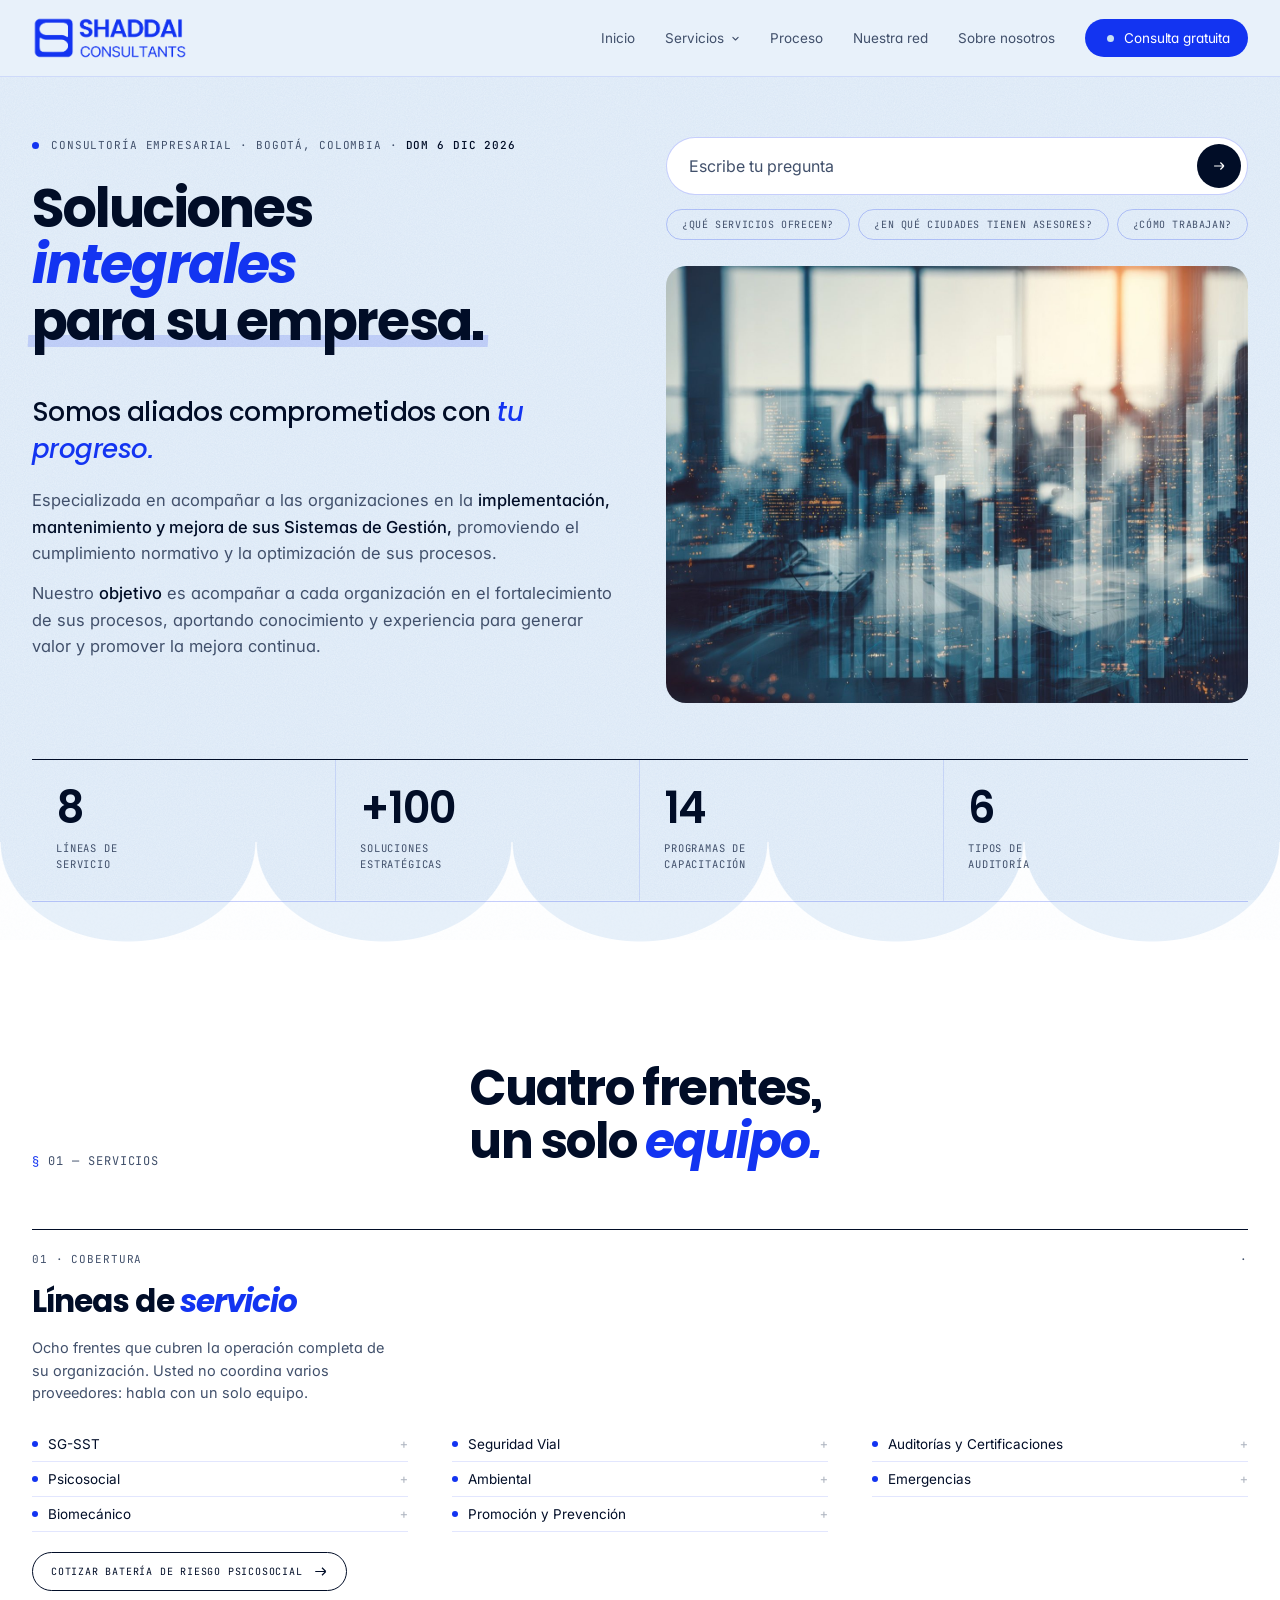
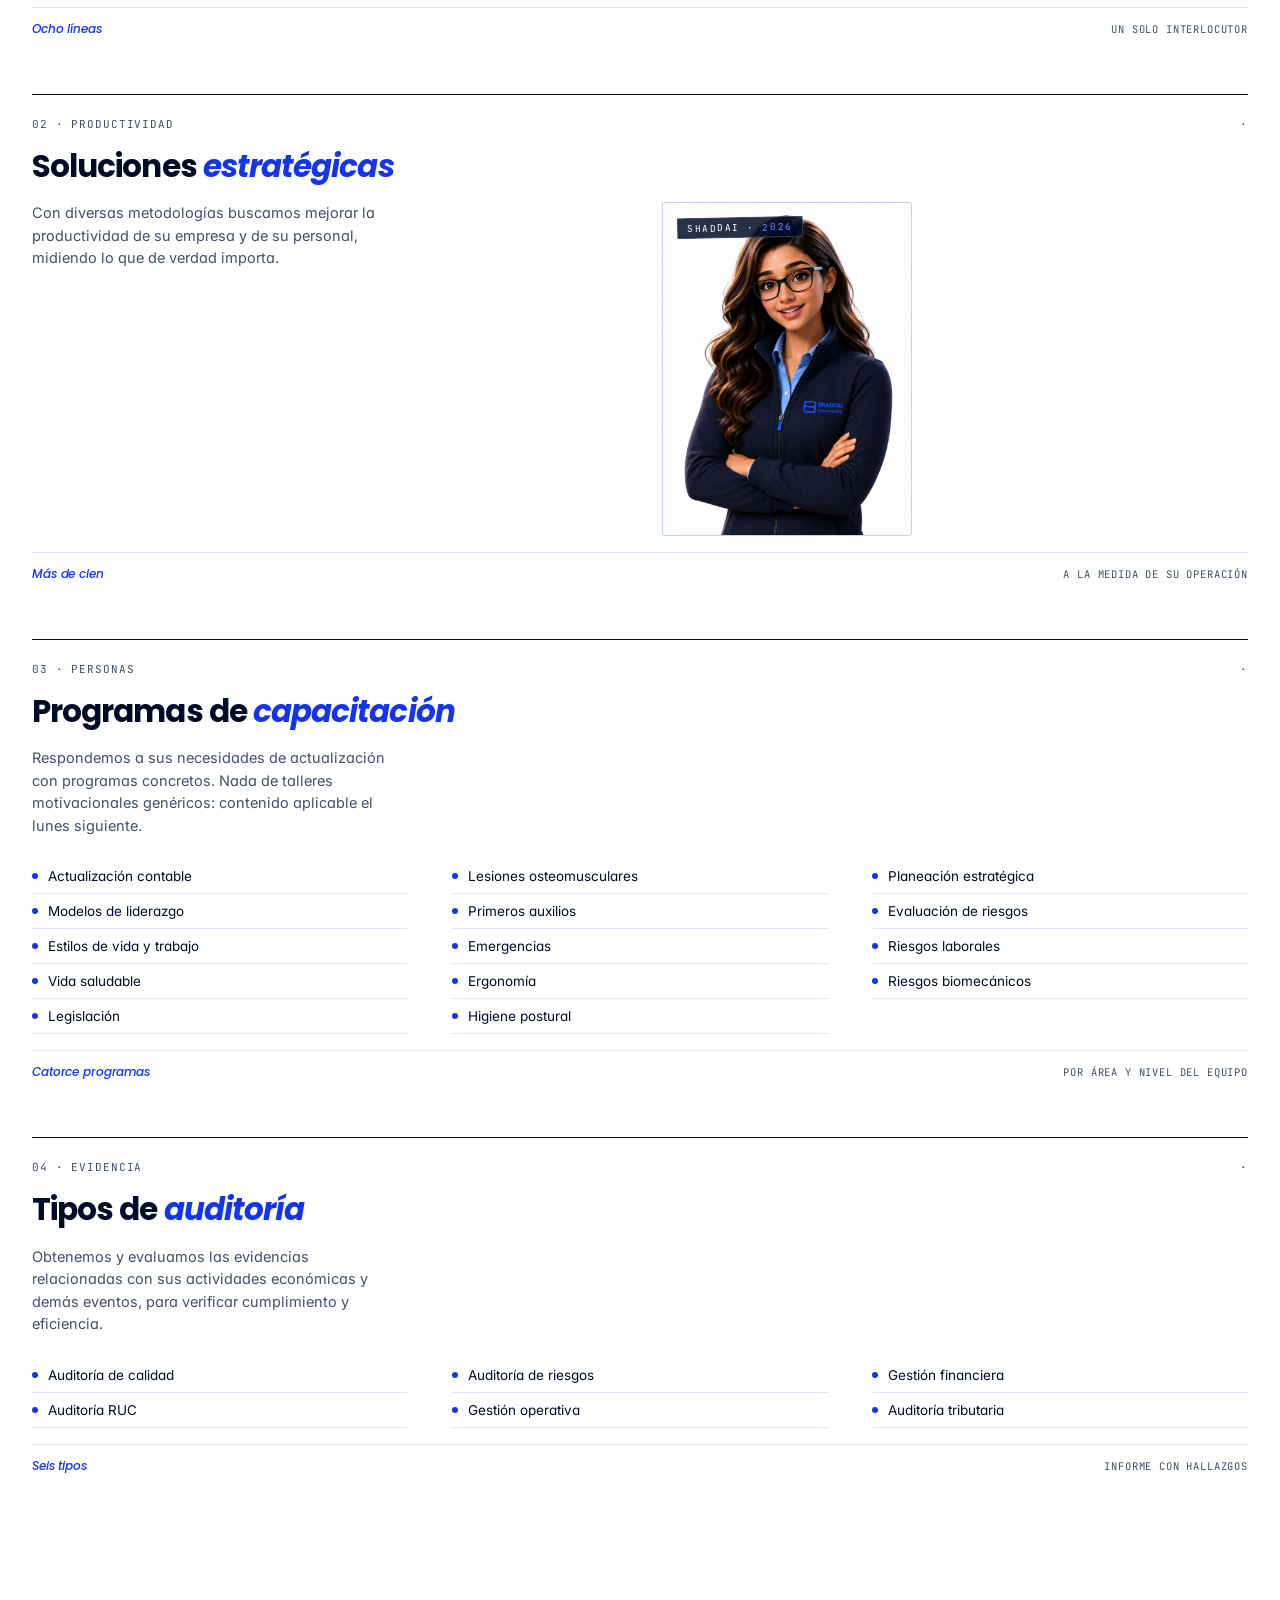
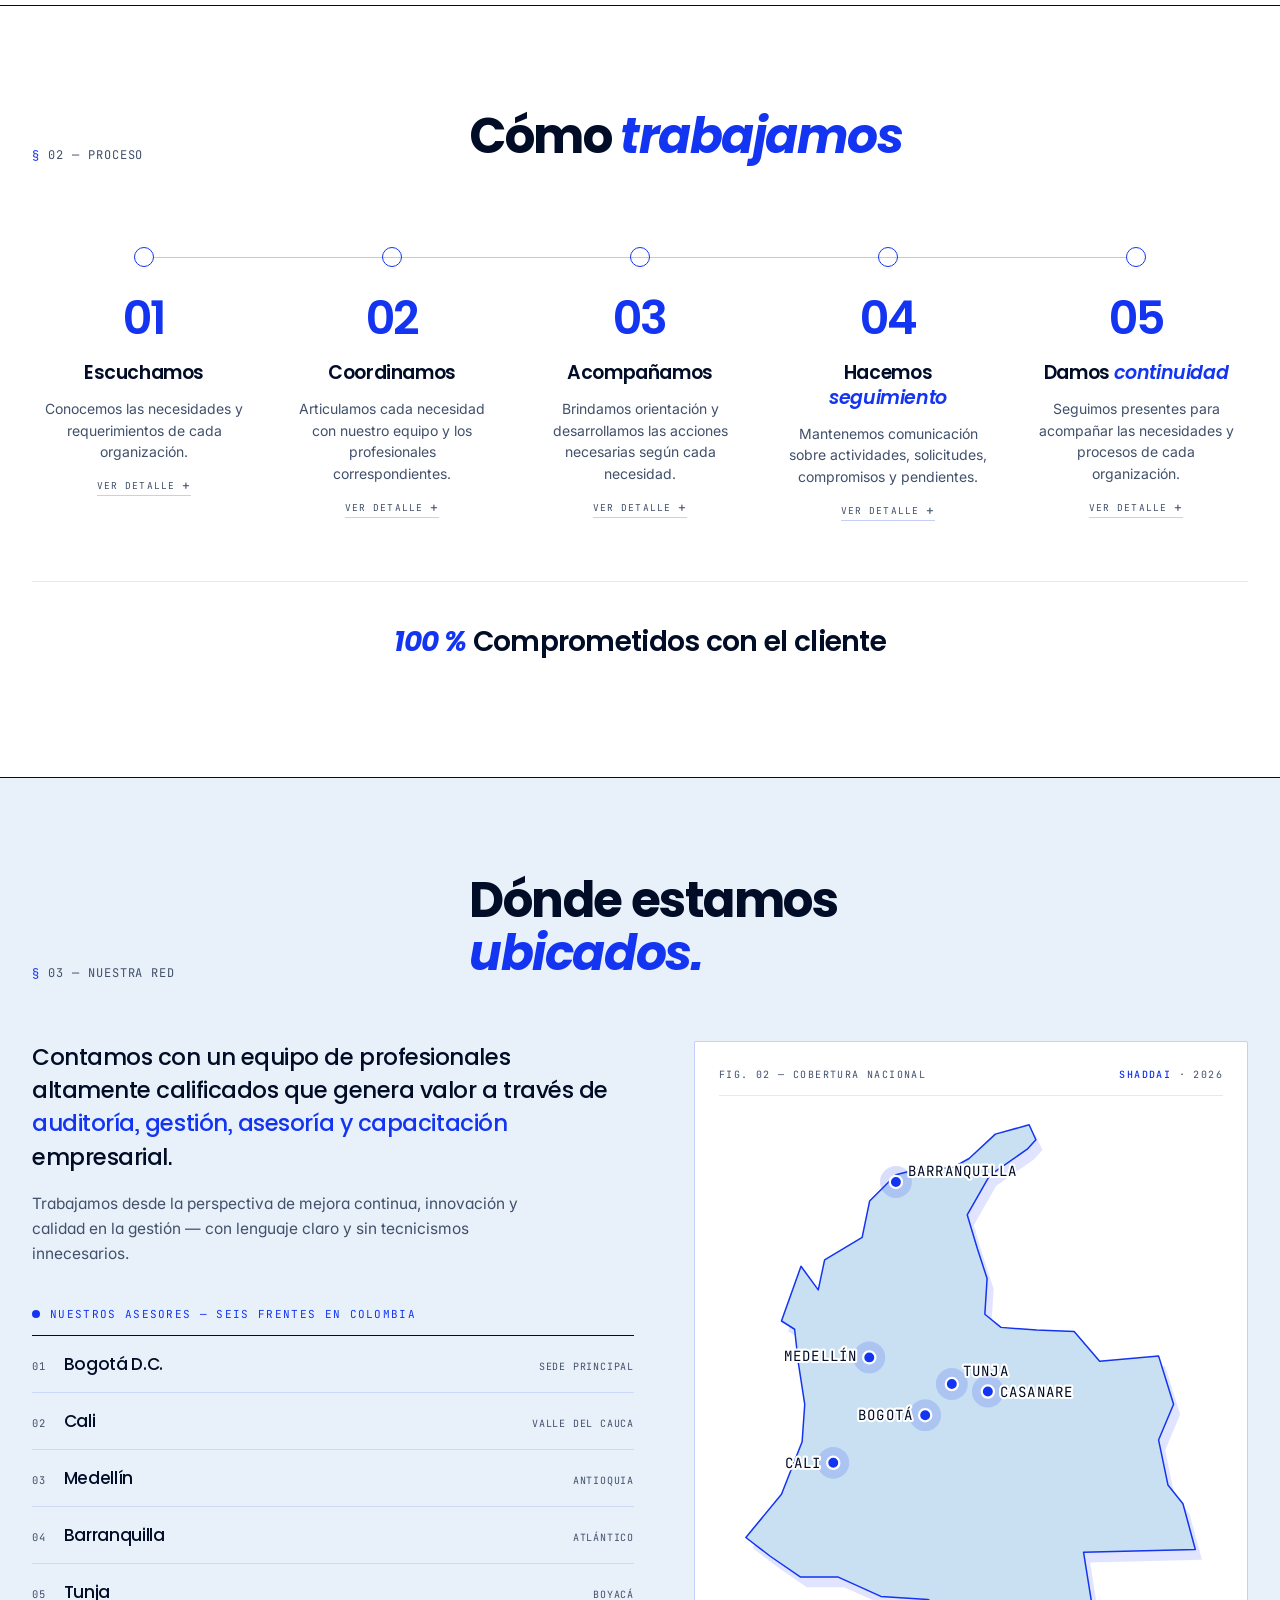
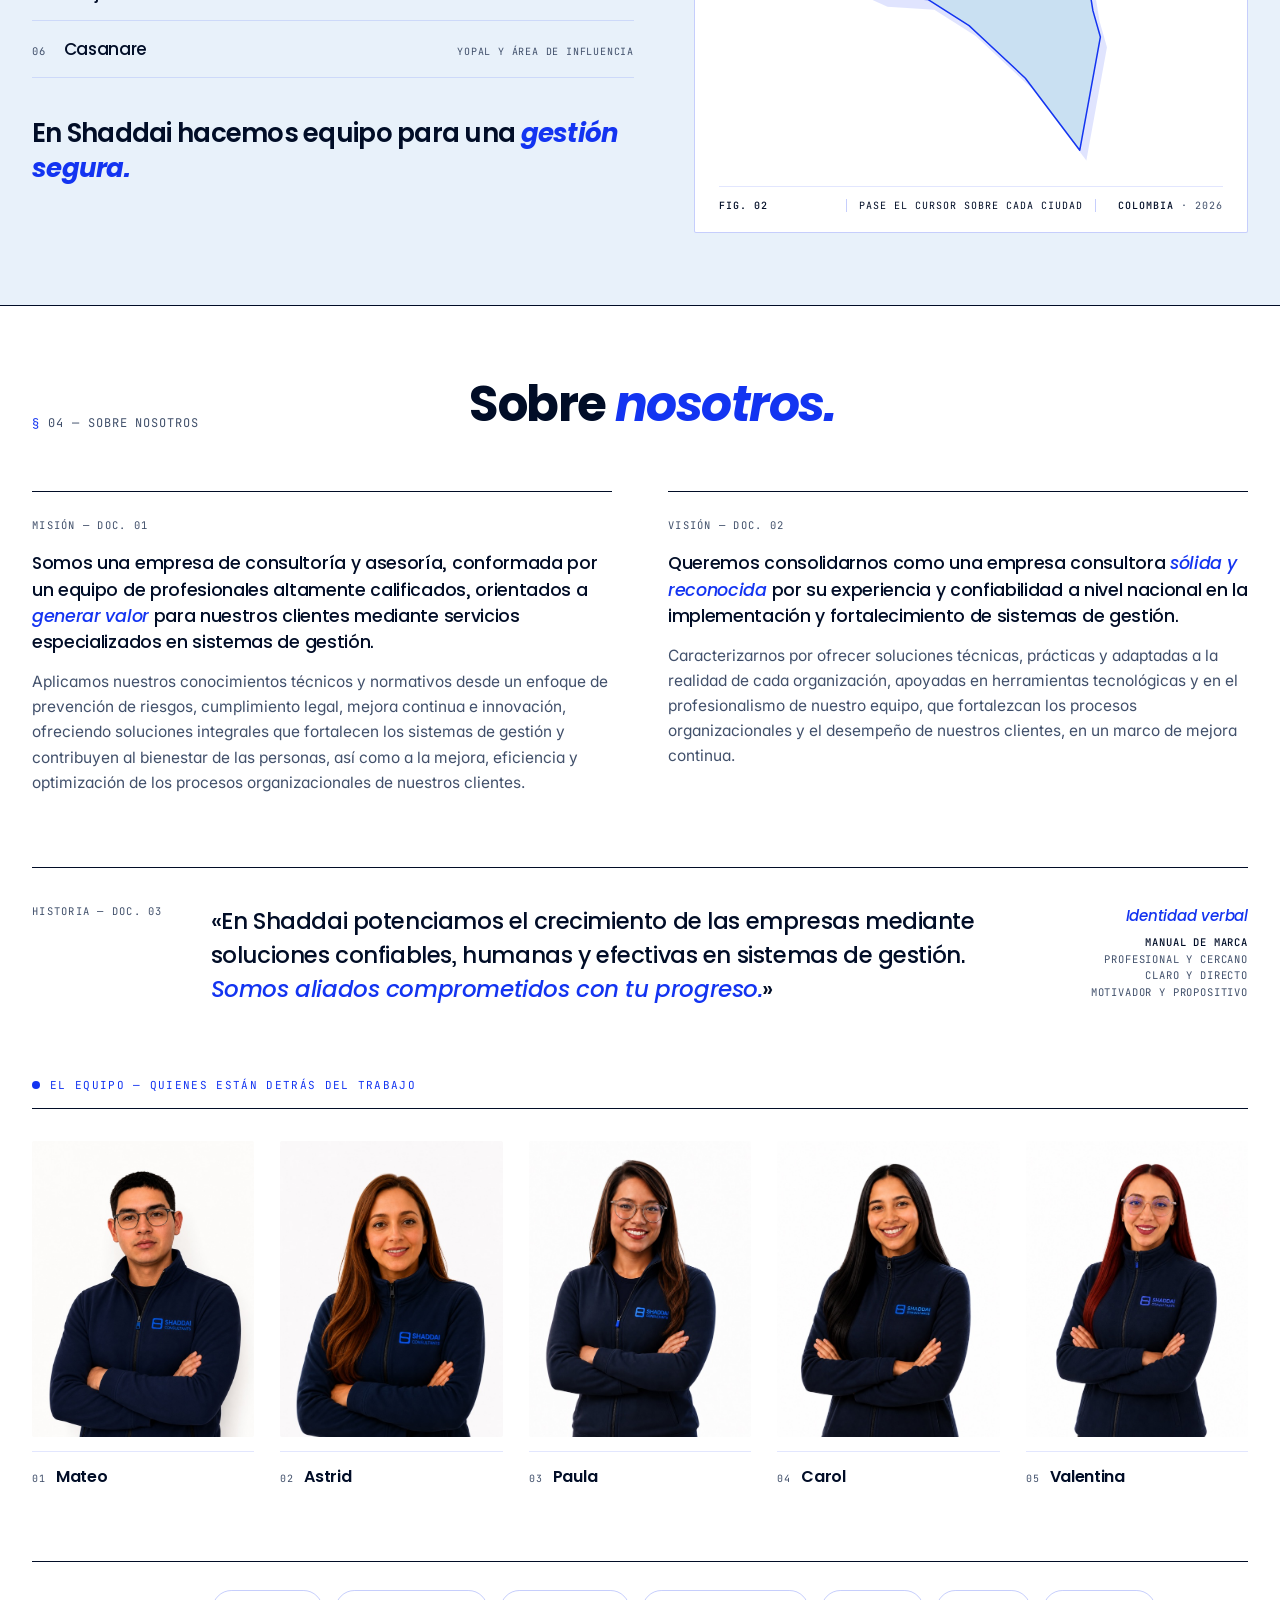
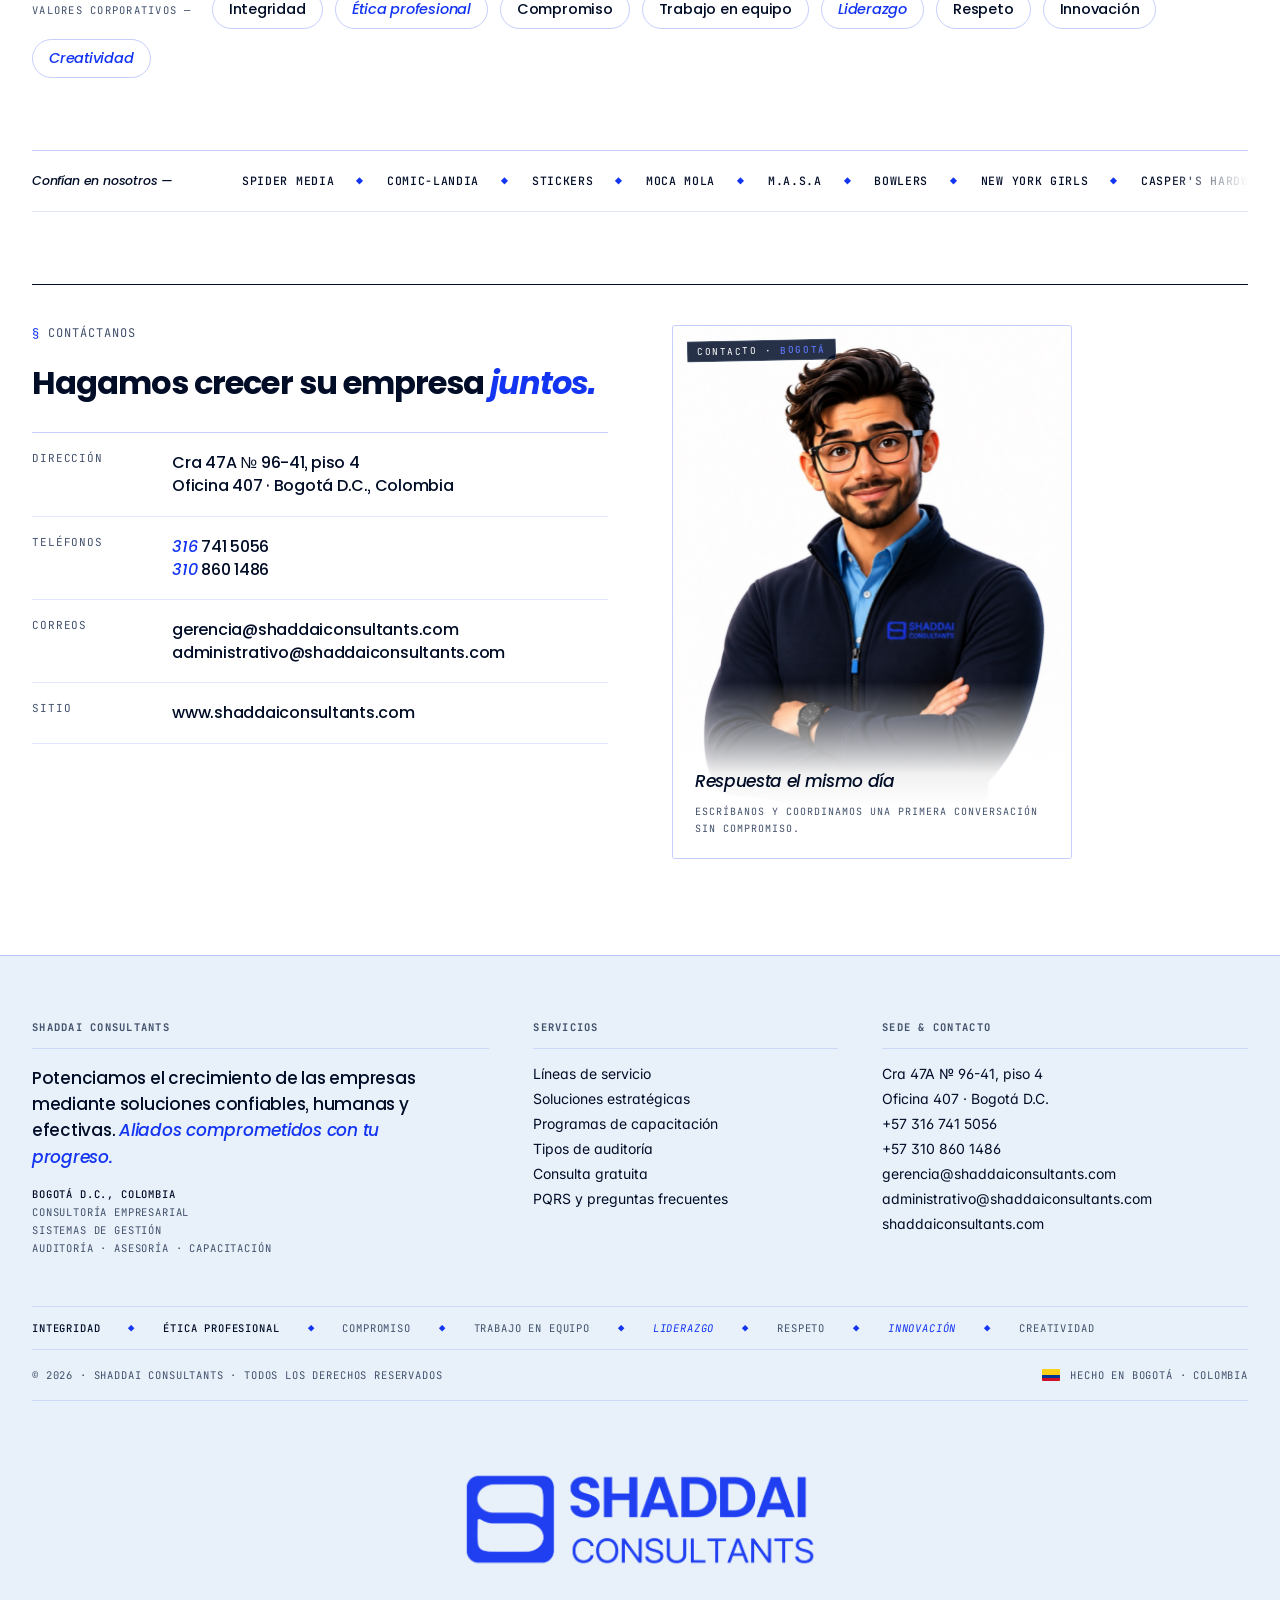
==== index.html @ 4e9875c4 "Pide autorización de tratamiento de datos antes de cada envío Nuevo aviso.js: un modal con el aviso " ====
<!doctype html>
<html lang="es">
<head>
<meta charset="utf-8" />
<meta name="viewport" content="width=device-width, initial-scale=1" />
<title>Shaddai Consultants — Consultoría empresarial y sistemas de gestión</title>
<meta name="description" content="Auditorías, gestión, asesoría y capacitaciones para empresas colombianas. Somos aliados comprometidos con tu progreso. Bogotá, Colombia." />
<meta name="theme-color" content="#1334f1" />
<link rel="icon" type="image/png" sizes="32x32" href="./assets/favicon-32.png">
<link rel="apple-touch-icon" href="./assets/favicon-180.png">
<link rel="preconnect" href="https://fonts.googleapis.com">
<link rel="preconnect" href="https://fonts.gstatic.com" crossorigin>
<link href="https://fonts.googleapis.com/css2?family=Poppins:ital,wght@0,400;0,500;0,600;0,700;1,400;1,500;1,600;1,700&family=Inter:wght@300;400;500;600&family=JetBrains+Mono:wght@400;500&display=swap" rel="stylesheet">
<link rel="stylesheet" href="./estilos.css?v=3">
<noscript><style>
  .reveal{opacity:1 !important;transform:none !important;filter:none !important}
  h1.head .line{overflow:visible !important}
  h1.head .line > .lin{transform:none !important;opacity:1 !important}
  .head-underline > .lin::after{transform:skewX(-3deg) scaleX(1) !important}
  .rule-print{width:100% !important}
  .chart-group{opacity:1 !important;transform:none !important}
  .chart-line,.chart-line-shaddai{stroke-dashoffset:0 !important}
  .chart-area{opacity:.07 !important}.chart-area-shaddai{opacity:.09 !important}
</style></noscript>
</head>
<body>

<header class="nav">
  <div class="wrap nav-row">
    <a href="#" aria-label="Shaddai Consultants"><img src="./assets/logo-azul.png" alt="Shaddai Consultants" class="logo"></a>
    <nav class="nav-links" aria-label="Principal">
      <a href="#inicio">Inicio</a>
      <div class="nav-item">
        <a href="#servicios">Servicios
          <svg class="caret" viewBox="0 0 12 12" fill="none" aria-hidden="true"><path d="M2.5 4.5L6 8l3.5-3.5" stroke="currentColor" stroke-width="1.5" stroke-linecap="round" stroke-linejoin="round"/></svg>
        </a>
        <div class="nav-drop">
          <div class="nav-drop-card">
            <span class="lbl">Cotizar en línea</span>
            <button type="button" data-abrir-bateria>
              <span>Batería de riesgo psicosocial
                <span class="sub">Valor por batería · Colombia</span>
              </span>
              <svg class="arrow" viewBox="0 0 20 20" fill="none"><path d="M3 10h14m0 0l-5-5m5 5l-5 5" stroke="currentColor" stroke-width="1.6"/></svg>
            </button>
          </div>
        </div>
      </div>
      <a href="#proceso">Proceso</a>
      <a href="#red">Nuestra red</a>
      <a href="#nosotros">Sobre nosotros</a>
      <a href="./consulta.html" target="_blank" rel="noopener" class="cta-pill"><span class="dot"></span>Consulta gratuita</a>
    </nav>
    <a href="tel:+573167415056" class="nav-phone" aria-label="Llamar a Shaddai Consultants">
      <span class="pulse"></span>316 741 5056
    </a>
  </div>
</header>

<main>

  <!-- ═══ INICIO ═══ -->
  <section class="hero" id="inicio" style="border-top:none"
           data-buscar="que es shaddai consultoria asesoria especializada sistemas de gestion cumplimiento normativo quienes son objetivo">
    <div class="wrap">
      <div class="hero-grid2">

        <div class="hero-col-left">
          <div class="hero-head-col">
            <div class="eyebrow">
              <span class="pulse"></span>
              <span class="t">Consultoría empresarial · Bogotá, Colombia · <b id="live-date-text">—</b></span>
            </div>
            <h1 class="head display" id="hero-head">
              <span class="line"><span class="lin" style="--i:0">Soluciones</span></span>
              <span class="line"><span class="lin" style="--i:1"><em>integrales</em></span></span>
              <span class="line head-underline"><span class="lin" style="--i:2">para su empresa.</span></span>
            </h1>
          </div>
          <div class="hero-intro">
            <p class="hero-lead">Somos aliados comprometidos con <em>tu progreso.</em></p>
            <div class="hero-copy">
              <p>Especializada en acompañar a las organizaciones en la <b>implementación, mantenimiento y mejora de sus Sistemas de Gestión,</b> promoviendo el cumplimiento normativo y la optimización de sus procesos.</p>
              <p>Nuestro <b>objetivo</b> es acompañar a cada organización en el fortalecimiento de sus procesos, aportando conocimiento y experiencia para generar valor y promover la mejora continua.</p>
            </div>
          </div>
        </div>

        <div class="hero-col-right">
          <div class="ask">
            <form class="ask-form" id="askForm" role="search">
              <label class="sr-only" for="askInput">Escriba su pregunta sobre Shaddai Consultants</label>
              <input id="askInput" type="search" placeholder="Escribe tu pregunta" autocomplete="off" enterkeyhint="search">
              <button type="submit" aria-label="Buscar en la página">
                <svg class="arrow" viewBox="0 0 20 20" fill="none"><path d="M3 10h14m0 0l-5-5m5 5l-5 5" stroke="currentColor" stroke-width="1.7"/></svg>
              </button>
            </form>
            <div class="ask-tips">
              <button type="button" class="ask-tip">¿Qué servicios ofrecen?</button>
              <button type="button" class="ask-tip">¿En qué ciudades tienen asesores?</button>
              <button type="button" class="ask-tip">¿Cómo trabajan?</button>
            </div>
            <div class="ask-answer" id="askAnswer" role="status" aria-live="polite" hidden></div>
          </div>
          <!-- PROVISIONAL: imagen de archivo hasta escoger la definitiva con Isa -->
          <div class="hero-media">
            <img src="./assets/foto-equipo.jpg" alt="Consultoría empresarial — Shaddai Consultants, Bogotá">
          </div>
        </div>

      </div>

      <div class="figures reveal">
        <div class="fig">
          <div class="n"><span class="count" data-count-to="8">8</span></div>
          <span class="l">Líneas de<br>servicio</span>
        </div>
        <div class="fig">
          <div class="n">+<span class="count" data-count-to="100">100</span></div>
          <span class="l">Soluciones<br>estratégicas</span>
        </div>
        <div class="fig">
          <div class="n"><span class="count" data-count-to="14">14</span></div>
          <span class="l">Programas de<br>capacitación</span>
        </div>
        <div class="fig">
          <div class="n"><span class="count" data-count-to="6">6</span></div>
          <span class="l">Tipos de<br>auditoría</span>
        </div>
      </div>

    </div>
  </section>

  <!-- ═══ SERVICIOS ═══ -->
  <section id="servicios"
           data-buscar="servicios lineas de servicio sg-sst sgsst psicosocial biomecanico seguridad vial ambiental promocion prevencion emergencias capacitacion capacitaciones programas cursos auditoria auditorias tributaria calidad ruc riesgos soluciones estrategicas">
    <span class="rule-print"></span>
    <div class="wrap">
      <div class="sec-head reveal">
        <div class="sec-num">01 — Servicios</div>
        <h2 class="sec-title display">Cuatro frentes,<br>un solo <em>equipo.</em></h2>
      </div>

      <div class="services">
        <article class="svc reveal">
          <div class="tag"><span>01 · Cobertura</span><span>·</span></div>
          <h3 class="display">Líneas de <em>servicio</em></h3>
          <p>Ocho frentes que cubren la operación completa de su organización. Usted no coordina varios proveedores: habla con un solo equipo.</p>
          <ul class="cols">
            <li class="linea"><button type="button" data-linea="sgsst">SG-SST<span class="mas" aria-hidden="true">+</span></button></li>
            <li class="linea"><button type="button" data-linea="psicosocial">Psicosocial<span class="mas" aria-hidden="true">+</span></button></li>
            <li class="linea"><button type="button" data-linea="biomecanico">Biomecánico<span class="mas" aria-hidden="true">+</span></button></li>
            <li class="linea"><button type="button" data-linea="vial">Seguridad Vial<span class="mas" aria-hidden="true">+</span></button></li>
            <li class="linea"><button type="button" data-linea="ambiental">Ambiental<span class="mas" aria-hidden="true">+</span></button></li>
            <li class="linea"><button type="button" data-linea="pyp">Promoción y Prevención<span class="mas" aria-hidden="true">+</span></button></li>
            <li class="linea"><button type="button" data-linea="auditorias">Auditorías y Certificaciones<span class="mas" aria-hidden="true">+</span></button></li>
            <li class="linea"><button type="button" data-linea="emergencias">Emergencias<span class="mas" aria-hidden="true">+</span></button></li>
          </ul>
          <button type="button" class="svc-quote" data-abrir-bateria>
            Cotizar batería de riesgo psicosocial
            <svg class="arrow" viewBox="0 0 20 20" fill="none"><path d="M3 10h14m0 0l-5-5m5 5l-5 5" stroke="currentColor" stroke-width="1.6"/></svg>
          </button>
          <div class="cap"><span class="role">Ocho líneas</span><span>Un solo interlocutor</span></div>
        </article>

        <article class="svc reveal">
          <div class="tag"><span>02 · Productividad</span><span>·</span></div>
          <h3 class="display">Soluciones <em>estratégicas</em></h3>
          <div class="svc-split">
            <p>Con diversas metodologías buscamos mejorar la productividad de su empresa y de su personal, midiendo lo que de verdad importa.</p>
            <div class="svc-avatar">
              <div class="brand-plate has-avatar">
                <span class="stamp">Shaddai · <b>2026</b></span>
                <img class="brand-avatar" src="./assets/avatares/mujer.jpg" alt="Avatar de Shaddai Consultants" loading="lazy">
              </div>
            </div>
          </div>
          <div class="cap"><span class="role">Más de cien</span><span>A la medida de su operación</span></div>
        </article>

        <article class="svc reveal">
          <div class="tag"><span>03 · Personas</span><span>·</span></div>
          <h3 class="display">Programas de <em>capacitación</em></h3>
          <p>Respondemos a sus necesidades de actualización con programas concretos. Nada de talleres motivacionales genéricos: contenido aplicable el lunes siguiente.</p>
          <ul class="cols">
            <li>Actualización contable</li>
            <li>Modelos de liderazgo</li>
            <li>Estilos de vida y trabajo</li>
            <li>Vida saludable</li>
            <li>Legislación</li>
            <li>Lesiones osteomusculares</li>
            <li>Primeros auxilios</li>
            <li>Emergencias</li>
            <li>Ergonomía</li>
            <li>Higiene postural</li>
            <li>Planeación estratégica</li>
            <li>Evaluación de riesgos</li>
            <li>Riesgos laborales</li>
            <li>Riesgos biomecánicos</li>
          </ul>
          <div class="cap"><span class="role">Catorce programas</span><span>Por área y nivel del equipo</span></div>
        </article>

        <article class="svc reveal">
          <div class="tag"><span>04 · Evidencia</span><span>·</span></div>
          <h3 class="display">Tipos de <em>auditoría</em></h3>
          <p>Obtenemos y evaluamos las evidencias relacionadas con sus actividades económicas y demás eventos, para verificar cumplimiento y eficiencia.</p>
          <ul class="cols">
            <li>Auditoría de calidad</li>
            <li>Auditoría RUC</li>
            <li>Auditoría de riesgos</li>
            <li>Gestión operativa</li>
            <li>Gestión financiera</li>
            <li>Auditoría tributaria</li>
          </ul>
          <div class="cap"><span class="role">Seis tipos</span><span>Informe con hallazgos</span></div>
        </article>
      </div>
    </div>
  </section>

  <!-- ═══ PROCESO ═══ -->
  <section id="proceso"
           data-buscar="proceso como trabajan trabajamos metodologia pasos etapas escuchamos coordinamos acompanamos seguimiento continuidad acompanamiento">
    <span class="rule-print"></span>
    <div class="wrap">
      <div class="sec-head reveal">
        <div class="sec-num">02 — Proceso</div>
        <h2 class="sec-title display">Cómo <em>trabajamos</em></h2>
      </div>

      <div class="process-flow reveal">
        <div class="flow-track"></div>
        <div class="flow-pulse"></div>

        <button class="fl-step" type="button" aria-controls="fl-detail" aria-expanded="false"
                data-icon="ic-escuchamos" data-title="Escuchamos"
                data-p1="Conocemos las necesidades y requerimientos de cada organización."
                data-p2="El punto de partida es comprender qué necesita el cliente y cuál es su situación.">
          <span class="fl-marker"></span>
          <span class="fl-num">01</span>
          <span class="fl-title">Escuchamos</span>
          <span class="fl-desc">Conocemos las necesidades y requerimientos de cada organización.</span>
          <span class="fl-more">Ver detalle</span>
        </button>

        <button class="fl-step" type="button" aria-controls="fl-detail" aria-expanded="false"
                data-icon="ic-coordinamos" data-title="Coordinamos"
                data-p1="Articulamos cada necesidad con nuestro equipo y los profesionales correspondientes."
                data-p2="La solicitud se gestiona internamente para dar respuesta de acuerdo con el requerimiento.">
          <span class="fl-marker"></span>
          <span class="fl-num">02</span>
          <span class="fl-title">Coordinamos</span>
          <span class="fl-desc">Articulamos cada necesidad con nuestro equipo y los profesionales correspondientes.</span>
          <span class="fl-more">Ver detalle</span>
        </button>

        <button class="fl-step" type="button" aria-controls="fl-detail" aria-expanded="false"
                data-icon="ic-acompanamos" data-title="Acompañamos"
                data-p1="Brindamos orientación y desarrollamos las acciones necesarias según cada necesidad."
                data-p2="Los profesionales de Shaddai trabajan junto al cliente durante el desarrollo de las actividades.">
          <span class="fl-marker"></span>
          <span class="fl-num">03</span>
          <span class="fl-title">Acompañamos</span>
          <span class="fl-desc">Brindamos orientación y desarrollamos las acciones necesarias según cada necesidad.</span>
          <span class="fl-more">Ver detalle</span>
        </button>

        <button class="fl-step" type="button" aria-controls="fl-detail" aria-expanded="false"
                data-icon="ic-seguimiento" data-title="Hacemos seguimiento"
                data-p1="Mantenemos comunicación sobre actividades, solicitudes, compromisos y pendientes."
                data-p2="El contacto permite conocer avances y dar seguimiento a las necesidades que surgen durante el proceso.">
          <span class="fl-marker"></span>
          <span class="fl-num">04</span>
          <span class="fl-title">Hacemos <em>seguimiento</em></span>
          <span class="fl-desc">Mantenemos comunicación sobre actividades, solicitudes, compromisos y pendientes.</span>
          <span class="fl-more">Ver detalle</span>
        </button>

        <button class="fl-step" type="button" aria-controls="fl-detail" aria-expanded="false"
                data-icon="ic-continuidad" data-title="Damos continuidad"
                data-p1="Seguimos presentes para acompañar las necesidades y procesos de cada organización."
                data-p2="Nuestro objetivo es construir una relación de acompañamiento que vaya más allá de una actividad puntual.">
          <span class="fl-marker"></span>
          <span class="fl-num">05</span>
          <span class="fl-title">Damos <em>continuidad</em></span>
          <span class="fl-desc">Seguimos presentes para acompañar las necesidades y procesos de cada organización.</span>
          <span class="fl-more">Ver detalle</span>
        </button>
      </div>

      <div class="fl-detail" id="fl-detail" hidden>
        <div class="fl-detail-art">
          <svg class="fl-ico" viewBox="0 0 64 64" aria-hidden="true"><use href="#ic-escuchamos"></use></svg>
        </div>
        <div class="fl-detail-txt">
          <div class="fl-detail-num">Paso 01 — Proceso Shaddai</div>
          <h3 class="display"></h3>
          <p class="p1"></p>
          <p class="p2"></p>
        </div>
        <button type="button" class="fl-detail-close" aria-label="Cerrar detalle">Cerrar ✕</button>
      </div>

      <p class="proceso-footer reveal"><em>100 %</em> Comprometidos con el cliente</p>
    </div>

    <!-- Ilustraciones del proceso (sprite SVG) -->
    <svg width="0" height="0" style="position:absolute" aria-hidden="true" focusable="false"><defs>
      <symbol id="ic-escuchamos" viewBox="0 0 64 64">
        <path d="M13 35v-4a19 19 0 0 1 38 0v4"/>
        <rect x="6" y="34" width="13" height="17" rx="6.5"/>
        <rect x="45" y="34" width="13" height="17" rx="6.5"/>
        <path d="M51 51v1.5a6.5 6.5 0 0 1-6.5 6.5H36"/>
      </symbol>
      <symbol id="ic-coordinamos" viewBox="0 0 64 64">
        <circle cx="32" cy="32" r="8"/>
        <circle cx="32" cy="9" r="5.5"/><circle cx="11" cy="48" r="5.5"/><circle cx="53" cy="48" r="5.5"/>
        <path d="M32 14.5v9.5M26 37 15.5 43M38 37l10.5 6"/>
      </symbol>
      <symbol id="ic-acompanamos" viewBox="0 0 64 64">
        <circle cx="21" cy="19" r="7.5"/><path d="M8 52v-5a13 13 0 0 1 26 0v5"/>
        <circle cx="45" cy="24" r="6.5"/><path d="M35 52v-4a11 11 0 0 1 22 0v4"/>
      </symbol>
      <symbol id="ic-seguimiento" viewBox="0 0 64 64">
        <rect x="11" y="8" width="42" height="48" rx="4"/>
        <path d="M19 23.5l3.5 3.5 7-7"/><path d="M35 25h11"/>
        <path d="M19 40.5l3.5 3.5 7-7"/><path d="M35 42h11"/>
      </symbol>
      <symbol id="ic-continuidad" viewBox="0 0 64 64">
        <path d="M52 32a20 20 0 1 1-6-14.2"/>
        <path d="M48 6v13H35"/>
        <circle cx="32" cy="32" r="4.5"/>
      </symbol>
    </defs></svg>
  </section>

  <!-- ═══ COBERTURA ═══ -->
  <section id="red"
           data-buscar="cobertura red nacional ciudades ciudad donde estan ubicados ubicacion sedes asesores bogota cali medellin barranquilla tunja casanare colombia">
    <span class="rule-print"></span>
    <div class="wrap">
      <div class="sec-head reveal">
        <div class="sec-num">03 — Nuestra red</div>
        <h2 class="sec-title display">Dónde estamos<br><em>ubicados.</em></h2>
      </div>

      <div class="cob-grid">
        <div class="cob-copy reveal">
          <p class="cob-lead">Contamos con un equipo de profesionales altamente calificados que genera valor a través de <b>auditoría, gestión, asesoría y capacitación</b> empresarial.</p>
          <p class="cob-body">Trabajamos desde la perspectiva de mejora continua, innovación y calidad en la gestión — con lenguaje claro y sin tecnicismos innecesarios.</p>

          <div class="cob-kicker"><span class="pin"></span>Nuestros asesores — seis frentes en Colombia</div>
          <ol class="cob-cities" aria-label="Ciudades con presencia de asesores">
            <li><button type="button" data-city="bogota"><span class="ci">01</span><span class="cn">Bogotá D.C.</span><span class="cd">Sede principal</span></button></li>
            <li><button type="button" data-city="cali"><span class="ci">02</span><span class="cn">Cali</span><span class="cd">Valle del Cauca</span></button></li>
            <li><button type="button" data-city="medellin"><span class="ci">03</span><span class="cn">Medellín</span><span class="cd">Antioquia</span></button></li>
            <li><button type="button" data-city="barranquilla"><span class="ci">04</span><span class="cn">Barranquilla</span><span class="cd">Atlántico</span></button></li>
            <li><button type="button" data-city="tunja"><span class="ci">05</span><span class="cn">Tunja</span><span class="cd">Boyacá</span></button></li>
            <li><button type="button" data-city="casanare"><span class="ci">06</span><span class="cn">Casanare</span><span class="cd">Yopal y área de influencia</span></button></li>
          </ol>

          <p class="cob-cta">En Shaddai hacemos equipo para una <em>gestión segura.</em></p>
        </div>

        <div class="cob-map reveal">
          <div class="map-plate" id="mapPlate">
            <div class="plate-hd">
              <span>Fig. 02 — Cobertura nacional</span>
              <span><b>Shaddai</b> · 2026</span>
            </div>
            <svg class="co-map" viewBox="26 22 520 710" xmlns="http://www.w3.org/2000/svg" role="img"
                 aria-label="Mapa de Colombia con las ciudades donde Shaddai Consultants tiene asesores: Bogotá, Cali, Medellín, Barranquilla, Tunja y Casanare">
              <path class="co-shadow" d="M104.8 192.8L123.2 218L130 186L170 162L178 123.2L206 95.2L231.2 88.8L266 88L284 78L312 52L348 42L355.2 58L346 68L306 96L282 138L292.8 174L303.2 206L300.8 244L318 258L356 260.8L396 262.4L423.2 294L486 288.4L502 340L486 378L496 426L512 446L525.2 494.8L406 497.6L416 560L424 588L402 708.8L344 632L284 576L240 548L190 544.8L144 524L104 524L72 502L46 482L84 436L106 380L108.8 340L102 296L98 260L84 251.2Z"/>
              <path class="co-land" d="M104.8 192.8L123.2 218L130 186L170 162L178 123.2L206 95.2L231.2 88.8L266 88L284 78L312 52L348 42L355.2 58L346 68L306 96L282 138L292.8 174L303.2 206L300.8 244L318 258L356 260.8L396 262.4L423.2 294L486 288.4L502 340L486 378L496 426L512 446L525.2 494.8L406 497.6L416 560L424 588L402 708.8L344 632L284 576L240 548L190 544.8L144 524L104 524L72 502L46 482L84 436L106 380L108.8 340L102 296L98 260L84 251.2Z"/>

              <g class="co-pins">
                <g class="co-pin" id="pin-barranquilla" transform="translate(206,103)" tabindex="0" role="img" aria-label="Barranquilla, Atlántico" style="--d:0s">
                  <circle class="co-halo" r="17"/><circle class="co-dot" r="6.5"/>
                  <text class="co-label" x="13" y="-6" text-anchor="start">Barranquilla</text>
                </g>
                <g class="co-pin" id="pin-medellin" transform="translate(177.6,290)" tabindex="0" role="img" aria-label="Medellín, Antioquia" style="--d:.5s">
                  <circle class="co-halo" r="17"/><circle class="co-dot" r="6.5"/>
                  <text class="co-label" x="-13" y="4" text-anchor="end">Medellín</text>
                </g>
                <g class="co-pin" id="pin-tunja" transform="translate(265.6,318.4)" tabindex="0" role="img" aria-label="Tunja, Boyacá" style="--d:1s">
                  <circle class="co-halo" r="17"/><circle class="co-dot" r="6.5"/>
                  <text class="co-label" x="12" y="-9" text-anchor="start">Tunja</text>
                </g>
                <g class="co-pin" id="pin-casanare" transform="translate(304,326.4)" tabindex="0" role="img" aria-label="Casanare, Yopal" style="--d:1.5s">
                  <circle class="co-halo" r="17"/><circle class="co-dot" r="6.5"/>
                  <text class="co-label" x="13" y="6" text-anchor="start">Casanare</text>
                </g>
                <g class="co-pin" id="pin-bogota" transform="translate(237.2,351.6)" tabindex="0" role="img" aria-label="Bogotá D.C., sede principal" style="--d:2s">
                  <circle class="co-halo" r="17"/><circle class="co-dot" r="6.5"/>
                  <text class="co-label" x="-13" y="5" text-anchor="end">Bogotá</text>
                </g>
                <g class="co-pin" id="pin-cali" transform="translate(139.2,402.4)" tabindex="0" role="img" aria-label="Cali, Valle del Cauca" style="--d:2.5s">
                  <circle class="co-halo" r="17"/><circle class="co-dot" r="6.5"/>
                  <text class="co-label" x="-13" y="5" text-anchor="end">Cali</text>
                </g>
              </g>
            </svg>
            <div class="map-foot">
              <span class="l"><b>Fig. 02</b></span>
              <span class="mid">Pase el cursor sobre cada ciudad</span>
              <span class="r"><b>Colombia</b> · 2026</span>
            </div>
          </div>
        </div>
      </div>
    </div>
  </section>

  <!-- ═══ NOSOTROS ═══ -->
  <section id="nosotros"
           data-buscar="nosotros equipo quienes somos mision vision historia valores contacto contactanos direccion telefono telefonos correo correos email escribir llamar oficina mateo astrid paula carol valentina">
    <span class="rule-print"></span>
    <div class="wrap">
      <div class="sec-head reveal">
        <div class="sec-num">04 — Sobre nosotros</div>
        <h2 class="sec-title display">Sobre <em>nosotros.</em></h2>
      </div>

      <div class="quotes">
        <div class="ident reveal">
          <article class="ident-block">
            <div class="num">Misión — Doc. 01</div>
            <p>Somos una empresa de consultoría y asesoría, conformada por un equipo de profesionales altamente calificados, orientados a <em>generar valor</em> para nuestros clientes mediante servicios especializados en sistemas de gestión.</p>
            <p>Aplicamos nuestros conocimientos técnicos y normativos desde un enfoque de prevención de riesgos, cumplimiento legal, mejora continua e innovación, ofreciendo soluciones integrales que fortalecen los sistemas de gestión y contribuyen al bienestar de las personas, así como a la mejora, eficiencia y optimización de los procesos organizacionales de nuestros clientes.</p>
          </article>
          <article class="ident-block">
            <div class="num">Visión — Doc. 02</div>
            <p>Queremos consolidarnos como una empresa consultora <em>sólida y reconocida</em> por su experiencia y confiabilidad a nivel nacional en la implementación y fortalecimiento de sistemas de gestión.</p>
            <p>Caracterizarnos por ofrecer soluciones técnicas, prácticas y adaptadas a la realidad de cada organización, apoyadas en herramientas tecnológicas y en el profesionalismo de nuestro equipo, que fortalezcan los procesos organizacionales y el desempeño de nuestros clientes, en un marco de mejora continua.</p>
          </article>
        </div>

        <div class="q-typo reveal">
          <div class="num">Historia — Doc. 03</div>
          <blockquote class="display">
            «En Shaddai potenciamos el crecimiento de las empresas mediante soluciones confiables, humanas y efectivas en sistemas de gestión. <em>Somos aliados comprometidos con tu progreso.</em>»
          </blockquote>
          <div class="badge">
            <span class="name">Identidad verbal</span>
            <b>Manual de marca</b><br>
            Profesional y cercano<br>
            Claro y directo<br>
            Motivador y propositivo
          </div>
        </div>

        <!-- Equipo · ./assets/equipo/ son los avatares de ./assets/avatares/ al tamaño de la cuadrícula -->
        <div class="team-block reveal">
          <div class="team-kicker"><span class="pin"></span>El equipo — quienes están detrás del trabajo</div>
          <div class="team">
            <figure class="member">
              <div class="member-photo">
                <img src="./assets/equipo/mateo.jpg" alt="Mateo — equipo Shaddai Consultants" loading="lazy">
              </div>
              <figcaption><span class="mi">01</span><span class="mn">Mateo</span></figcaption>
            </figure>
            <figure class="member">
              <div class="member-photo">
                <img src="./assets/equipo/astrid.jpg" alt="Astrid — equipo Shaddai Consultants" loading="lazy">
              </div>
              <figcaption><span class="mi">02</span><span class="mn">Astrid</span></figcaption>
            </figure>
            <figure class="member">
              <div class="member-photo">
                <img src="./assets/equipo/paula.jpg" alt="Paula — equipo Shaddai Consultants" loading="lazy">
              </div>
              <figcaption><span class="mi">03</span><span class="mn">Paula</span></figcaption>
            </figure>
            <figure class="member">
              <div class="member-photo">
                <img src="./assets/equipo/carol.jpg" alt="Carol — equipo Shaddai Consultants" loading="lazy">
              </div>
              <figcaption><span class="mi">04</span><span class="mn">Carol</span></figcaption>
            </figure>
            <figure class="member">
              <div class="member-photo">
                <img src="./assets/equipo/valentina.jpg" alt="Valentina — equipo Shaddai Consultants" loading="lazy">
              </div>
              <figcaption><span class="mi">05</span><span class="mn">Valentina</span></figcaption>
            </figure>
          </div>
        </div>

        <div class="reveal">
          <div class="valores">
            <span class="vlbl">Valores corporativos —</span>
            <span class="v">Integridad</span>
            <span class="v">Ética profesional</span>
            <span class="v">Compromiso</span>
            <span class="v">Trabajo en equipo</span>
            <span class="v">Liderazgo</span>
            <span class="v">Respeto</span>
            <span class="v">Innovación</span>
            <span class="v">Creatividad</span>
          </div>
        </div>

        <div class="voices reveal" aria-label="Empresas que confían en Shaddai Consultants">
          <span class="lbl-fixed">Confían en nosotros —</span>
          <div class="voices-track" aria-hidden="true">
            <span><b>Spider Media</b></span><span class="sep">◆</span>
            <span><b>Comic-Landia</b></span><span class="sep">◆</span>
            <span><b>Stickers</b></span><span class="sep">◆</span>
            <span><b>Moca Mola</b></span><span class="sep">◆</span>
            <span><b>M.A.S.A</b></span><span class="sep">◆</span>
            <span><b>Bowlers</b></span><span class="sep">◆</span>
            <span><b>New York Girls</b></span><span class="sep">◆</span>
            <span><b>Casper's Hardware</b></span><span class="sep">◆</span>
            <span><b>Spider Media</b></span><span class="sep">◆</span>
            <span><b>Comic-Landia</b></span><span class="sep">◆</span>
            <span><b>Stickers</b></span><span class="sep">◆</span>
            <span><b>Moca Mola</b></span><span class="sep">◆</span>
            <span><b>M.A.S.A</b></span><span class="sep">◆</span>
            <span><b>Bowlers</b></span><span class="sep">◆</span>
            <span><b>New York Girls</b></span><span class="sep">◆</span>
            <span><b>Casper's Hardware</b></span><span class="sep">◆</span>
          </div>
        </div>

        <div class="about-contact reveal">
          <div class="contact">
        <div class="contact-info reveal">
          <div class="sec-num" style="margin-bottom:24px">Contáctanos</div>
          <h3 class="display">Hagamos crecer su empresa <em>juntos.</em></h3>
          <dl>
            <dt>Dirección</dt>
            <dd>Cra 47A № 96-41, piso 4<br>Oficina 407 · Bogotá D.C., Colombia</dd>
            <dt>Teléfonos</dt>
            <dd>
              <a href="tel:+573167415056"><em>316</em> 741 5056</a><br>
              <a href="tel:+573108601486"><em>310</em> 860 1486</a>
            </dd>
            <dt>Correos</dt>
            <dd>
              <a href="mailto:gerencia@shaddaiconsultants.com" style="font-size:16px">gerencia@shaddaiconsultants.com</a><br>
              <a href="mailto:administrativo@shaddaiconsultants.com" style="font-size:16px">administrativo@shaddaiconsultants.com</a>
            </dd>
            <dt>Sitio</dt>
            <dd><a href="https://www.shaddaiconsultants.com" style="font-size:16px">www.shaddaiconsultants.com</a></dd>
          </dl>
        </div>

        <div class="brand-plate has-avatar reveal">
          <span class="stamp">Contacto · <b>Bogotá</b></span>
          <img class="brand-avatar" src="./assets/avatares/hombre.jpg" alt="Avatar de Shaddai Consultants" loading="lazy">
          <div class="brand-plate-cap">
            <b>Respuesta el mismo día</b>
            <span>Escríbanos y coordinamos una primera conversación sin compromiso.</span>
          </div>
          </div>
          </div>
        </div>
      </div>
    </div>
  </section>

  <!-- ═══ CONSULTA GRATUITA ═══ -->

</main>

<footer>
  <div class="wrap">
    <div class="colofon">
      <div>
        <h5>Shaddai Consultants</h5>
        <p class="pitch">Potenciamos el crecimiento de las empresas mediante soluciones confiables, humanas y efectivas. <em>Aliados comprometidos con tu progreso.</em></p>
        <div class="credits">
          <b>Bogotá D.C., Colombia</b><br>
          Consultoría empresarial<br>
          Sistemas de gestión<br>
          Auditoría · Asesoría · Capacitación
        </div>
      </div>
      <div>
        <h5>Servicios</h5>
        <ul>
          <li><a href="#servicios">Líneas de servicio</a></li>
          <li><a href="#servicios">Soluciones estratégicas</a></li>
          <li><a href="#servicios">Programas de capacitación</a></li>
          <li><a href="#servicios">Tipos de auditoría</a></li>
          <li><a href="./consulta.html" target="_blank" rel="noopener">Consulta gratuita</a></li>
          <li><button type="button" class="lnk" data-abrir-pqrs>PQRS y preguntas frecuentes</button></li>
        </ul>
      </div>
      <div>
        <h5>Sede &amp; contacto</h5>
        <ul>
          <li>Cra 47A № 96-41, piso 4</li>
          <li>Oficina 407 · Bogotá D.C.</li>
          <li><a href="tel:+573167415056">+57 316 741 5056</a></li>
          <li><a href="tel:+573108601486">+57 310 860 1486</a></li>
          <li><a href="mailto:gerencia@shaddaiconsultants.com">gerencia@shaddaiconsultants.com</a></li>
          <li><a href="mailto:administrativo@shaddaiconsultants.com">administrativo@shaddaiconsultants.com</a></li>
          <li><a href="https://www.shaddaiconsultants.com">shaddaiconsultants.com</a></li>
        </ul>
      </div>
    </div>

    <div class="compliance" aria-label="Valores corporativos">
      <span><b>Integridad</b></span><span class="sep">◆</span>
      <span><b>Ética profesional</b></span><span class="sep">◆</span>
      <span>Compromiso</span><span class="sep">◆</span>
      <span>Trabajo en equipo</span><span class="sep">◆</span>
      <span><i>Liderazgo</i></span><span class="sep">◆</span>
      <span>Respeto</span><span class="sep">◆</span>
      <span><i>Innovación</i></span><span class="sep">◆</span>
      <span>Creatividad</span>
    </div>

    <div class="foot-bottom">
      <span>© <span id="anio">2026</span> · Shaddai Consultants · Todos los derechos reservados</span>
      <span class="colombia"><span class="flag"></span>Hecho en Bogotá · Colombia</span>
    </div>

    <div class="masthead-logo"><img src="./assets/logo-azul.png" alt="Shaddai Consultants" /></div>
  </div>
</footer>

<div class="m-cta" role="complementary" aria-label="Acciones rápidas">
  <div class="lhs">
    <span class="a">Consulta gratuita</span>
    <span class="b">Respuesta hoy · Bogotá</span>
  </div>
  <div class="rhs">
    <a href="tel:+573167415056" class="tel" aria-label="Llamar +57 316 741 5056">
      <svg viewBox="0 0 24 24" fill="none" stroke="currentColor" stroke-width="1.8" stroke-linecap="round" stroke-linejoin="round"><path d="M22 16.92v3a2 2 0 0 1-2.18 2 19.79 19.79 0 0 1-8.63-3.07 19.5 19.5 0 0 1-6-6 19.79 19.79 0 0 1-3.07-8.67A2 2 0 0 1 4.11 2h3a2 2 0 0 1 2 1.72c.13.96.37 1.9.72 2.81a2 2 0 0 1-.45 2.11L8.09 9.91a16 16 0 0 0 6 6l1.27-1.27a2 2 0 0 1 2.11-.45c.91.35 1.85.59 2.81.72A2 2 0 0 1 22 16.92z"/></svg>
    </a>
    <a href="./consulta.html" target="_blank" rel="noopener" class="go">Agendar
      <svg class="arrow" viewBox="0 0 20 20" fill="none"><path d="M3 10h14m0 0l-5-5m5 5l-5 5" stroke="currentColor" stroke-width="1.6"/></svg>
    </a>
  </div>
</div>


<!-- ═══ MODAL · LÍNEAS DE SERVICIO ═══ -->
<div class="mdl" id="mdlLinea" hidden role="dialog" aria-modal="true" aria-labelledby="mdlLineaTitulo">
  <div class="mdl-back" data-cerrar></div>
  <div class="mdl-card" role="document">
    <button type="button" class="mdl-close" data-cerrar aria-label="Cerrar">
      <svg viewBox="0 0 20 20" fill="none" aria-hidden="true"><path d="M5 5l10 10M15 5L5 15" stroke="currentColor" stroke-width="1.8" stroke-linecap="round"/></svg>
    </button>

    <div class="mdl-kicker"><span class="pin"></span><span id="mdlLineaNum">01 / 08 — Líneas de servicio</span></div>
    <h3 class="display" id="mdlLineaTitulo"></h3>
    <p class="mdl-def" id="mdlLineaTexto"></p>

    <div class="lin-nav">
      <button type="button" class="ant" id="lineaAnterior">
        <span class="d">← Anterior</span>
        <b></b>
      </button>
      <button type="button" class="sig" id="lineaSiguiente">
        <span class="d">Siguiente →</span>
        <b></b>
      </button>
    </div>

    <div class="qz-actions">
      <button type="button" class="go" id="lineaCotizar" hidden>
        Cotizar la batería psicosocial
        <svg class="arrow" viewBox="0 0 20 20" fill="none"><path d="M3 10h14m0 0l-5-5m5 5l-5 5" stroke="currentColor" stroke-width="1.6"/></svg>
      </button>
      <a class="alt" href="./consulta.html" target="_blank" rel="noopener" data-cerrar>Hablar con un asesor</a>
    </div>
  </div>
</div>

<!-- ═══ MODAL · PQRS Y PREGUNTAS FRECUENTES ═══ -->
<div class="mdl" id="mdlPqrs" hidden role="dialog" aria-modal="true" aria-labelledby="mdlPqrsTitulo">
  <div class="mdl-back" data-cerrar></div>
  <div class="mdl-card" role="document">
    <button type="button" class="mdl-close" data-cerrar aria-label="Cerrar">
      <svg viewBox="0 0 20 20" fill="none" aria-hidden="true"><path d="M5 5l10 10M15 5L5 15" stroke="currentColor" stroke-width="1.8" stroke-linecap="round"/></svg>
    </button>

    <div class="mdl-kicker"><span class="pin"></span><span>PQRS · Atención al usuario</span></div>
    <h3 class="display" id="mdlPqrsTitulo">Peticiones, quejas,<br>reclamos y <em>sugerencias</em></h3>
    <p class="mdl-def">Aquí resolvemos las dudas más frecuentes sobre nuestros servicios. Si su caso no aparece o quiere radicar una petición, queja, reclamo o sugerencia, puede escribirnos desde el botón del final.</p>

    <hr class="mdl-sep">

    <div class="faq" id="faqLista">

      <div class="faq-item">
        <button type="button" class="faq-q" aria-expanded="false">
          <span>¿Cómo radico una PQRS?</span>
          <span class="faq-ico" aria-hidden="true"></span>
        </button>
        <div class="faq-a" hidden>
          <p>Escríbanos a <a href="mailto:administrativo@shaddaiconsultants.com">administrativo@shaddaiconsultants.com</a> o a <a href="mailto:gerencia@shaddaiconsultants.com">gerencia@shaddaiconsultants.com</a> indicando su nombre, la empresa, un teléfono de contacto y el detalle del caso. También puede llamarnos al <a href="tel:+573167415056">316 741 5056</a> o al <a href="tel:+573108601486">310 860 1486</a>. Le responderemos por el mismo canal por el que nos escriba.</p>
        </div>
      </div>

      <div class="faq-item">
        <button type="button" class="faq-q" aria-expanded="false">
          <span>¿Qué servicios presta Shaddai?</span>
          <span class="faq-ico" aria-hidden="true"></span>
        </button>
        <div class="faq-a" hidden>
          <p>Trabajamos ocho líneas de servicio: SG-SST, Psicosocial, Biomecánico, Seguridad Vial, Ambiental, Promoción y Prevención, Auditorías y Certificaciones, y Emergencias. En la sección <b>Servicios</b> puede abrir cada línea y ver en detalle qué incluye.</p>
        </div>
      </div>

      <div class="faq-item">
        <button type="button" class="faq-q" aria-expanded="false">
          <span>¿En qué ciudades trabajan?</span>
          <span class="faq-ico" aria-hidden="true"></span>
        </button>
        <div class="faq-a" hidden>
          <p>Tenemos asesores en <b>Bogotá, Cali, Medellín, Barranquilla, Tunja y Casanare</b>. Nuestra sede principal está en Bogotá, en la Cra 47A № 96-41, piso 4, oficina 407. Puede verlo en el mapa de la sección <b>Nuestra red</b>.</p>
        </div>
      </div>

      <div class="faq-item">
        <button type="button" class="faq-q" aria-expanded="false">
          <span>¿La primera consulta tiene costo?</span>
          <span class="faq-ico" aria-hidden="true"></span>
        </button>
        <div class="faq-a" hidden>
          <p>No. La primera consulta es <b>gratuita y sin compromiso</b>: es un diagnóstico inicial para entender dónde está su empresa y qué necesita. Puede solicitarla desde el botón <b>Consulta gratuita</b> del menú.</p>
        </div>
      </div>

      <div class="faq-item">
        <button type="button" class="faq-q" aria-expanded="false">
          <span>¿Cómo es el proceso de trabajo?</span>
          <span class="faq-ico" aria-hidden="true"></span>
        </button>
        <div class="faq-a" hidden>
          <p>Son cinco momentos: <b>escuchamos</b> su necesidad, <b>coordinamos</b> el equipo y los profesionales que corresponden, <b>acompañamos</b> el desarrollo de las actividades, <b>hacemos seguimiento</b> a compromisos y pendientes, y <b>damos continuidad</b> más allá de la actividad puntual. Está explicado paso a paso en la sección <b>Proceso</b>.</p>
        </div>
      </div>

      <div class="faq-item">
        <button type="button" class="faq-q" aria-expanded="false">
          <span>¿Qué es la batería de riesgo psicosocial y quién puede aplicarla?</span>
          <span class="faq-ico" aria-hidden="true"></span>
        </button>
        <div class="faq-a" hidden>
          <p>Es el conjunto de instrumentos con los que se evalúan las condiciones intralaborales, extralaborales y los efectos del estrés sobre las personas de una organización. <b>Su aplicación es obligatoria en Colombia</b> y debe realizarla un <b>psicólogo especialista en seguridad y salud en el trabajo con licencia vigente</b>, que entrega el informe con los resultados y el plan de intervención.</p>
          <p><button type="button" class="faq-link" data-ir-bateria>Cotizar la batería en línea →</button></p>
        </div>
      </div>

      <div class="faq-item">
        <button type="button" class="faq-q" aria-expanded="false">
          <span>¿Cuánto cuesta la batería psicosocial?</span>
          <span class="faq-ico" aria-hidden="true"></span>
        </button>
        <div class="faq-a" hidden>
          <p>El valor por batería depende del volumen: <b>$50.000</b> de 1 a 19 baterías, <b>$40.000</b> de 20 a 30, y <b>$35.000</b> a partir de 31. Son valores de referencia: la cotización final se confirma según la ciudad, el número de sedes y la modalidad de aplicación.</p>
        </div>
      </div>

      <div class="faq-item">
        <button type="button" class="faq-q" aria-expanded="false">
          <span>¿Dictan capacitaciones?</span>
          <span class="faq-ico" aria-hidden="true"></span>
        </button>
        <div class="faq-a" hidden>
          <p>Sí. Tenemos <b>14 programas</b> diseñados por área y nivel del equipo, entre ellos primeros auxilios, emergencias, ergonomía, higiene postural, riesgos laborales, modelos de liderazgo y actualización contable. La lista completa está en <b>Servicios</b>.</p>
        </div>
      </div>

      <div class="faq-item">
        <button type="button" class="faq-q" aria-expanded="false">
          <span>¿Qué hacen con mis datos personales?</span>
          <span class="faq-ico" aria-hidden="true"></span>
        </button>
        <div class="faq-a" hidden>
          <p>Los datos que nos deja en los formularios se usan <b>únicamente</b> para contactarlo sobre Shaddai Consultants, conforme a la Ley 1581 de 2012 de Habeas Data. Si quiere conocer, actualizar o suprimir su información, puede solicitarlo por los mismos canales de PQRS.</p>
          <p><button type="button" class="faq-link" data-aviso>Leer el aviso de privacidad completo →</button></p>
        </div>
      </div>

    </div>

    <div class="qz-actions">
      <button type="button" class="go" id="pqrsEnviar">
        Radicar una PQRS
        <svg class="arrow" viewBox="0 0 20 20" fill="none"><path d="M3 10h14m0 0l-5-5m5 5l-5 5" stroke="currentColor" stroke-width="1.6"/></svg>
      </button>
      <a class="alt" href="./consulta.html" target="_blank" rel="noopener" data-cerrar>Hablar con un asesor</a>
    </div>
  </div>
</div>

<!-- ═══ MODAL · BATERÍA DE RIESGO PSICOSOCIAL ═══ -->
<div class="mdl" id="mdlBateria" hidden role="dialog" aria-modal="true" aria-labelledby="mdlBateriaTitulo">
  <div class="mdl-back" data-cerrar></div>
  <div class="mdl-card" role="document">
    <button type="button" class="mdl-close" data-cerrar aria-label="Cerrar">
      <svg viewBox="0 0 20 20" fill="none" aria-hidden="true"><path d="M5 5l10 10M15 5L5 15" stroke="currentColor" stroke-width="1.8" stroke-linecap="round"/></svg>
    </button>

    <div class="mdl-kicker"><span class="pin"></span><span>Línea psicosocial</span></div>
    <h3 class="display" id="mdlBateriaTitulo">Batería de <em>riesgo psicosocial</em></h3>
    <p class="mdl-def">La batería de riesgo psicosocial es el conjunto de instrumentos con los que se evalúan las <b>condiciones intralaborales, extralaborales y los efectos del estrés</b> sobre las personas de una organización. Su aplicación es obligatoria en Colombia y debe realizarla un <b>psicólogo especialista en seguridad y salud en el trabajo con licencia vigente</b>, que entrega el informe con los resultados y el plan de intervención.</p>

    <hr class="mdl-sep">

    <div class="qz-head">
      <span class="t">Cotizador · ¿cuántas baterías va a aplicar?</span>
      <span>Valores en pesos colombianos</span>
    </div>

    <div class="qz-input">
      <button type="button" class="step" id="qzMenos" aria-label="Restar una batería">−</button>
      <label class="sr-only" for="qzCantidad">Cantidad de baterías</label>
      <input id="qzCantidad" type="number" inputmode="numeric" min="1" max="99999" step="1" value="10">
      <button type="button" class="step" id="qzMas" aria-label="Sumar una batería">+</button>
    </div>

    <div class="qz-chips" role="group" aria-label="Cantidades frecuentes">
      <button type="button" class="qz-chip" data-cant="5" aria-pressed="false">5</button>
      <button type="button" class="qz-chip" data-cant="10" aria-pressed="false">10</button>
      <button type="button" class="qz-chip" data-cant="20" aria-pressed="false">20</button>
      <button type="button" class="qz-chip" data-cant="30" aria-pressed="false">30</button>
      <button type="button" class="qz-chip" data-cant="50" aria-pressed="false">50</button>
      <button type="button" class="qz-chip" data-cant="100" aria-pressed="false">100</button>
    </div>

    <div class="qz-out" role="status" aria-live="polite">
      <div>
        <span class="k">Valor por batería</span>
        <span class="v" id="qzUnitario">$50.000<small id="qzRango">1 – 19 baterías</small></span>
      </div>
      <div class="tot">
        <span class="k">Total estimado</span>
        <span class="v" id="qzTotal">$500.000</span>
      </div>
    </div>

    <ul class="qz-tab" id="qzTarifas" aria-label="Tarifas por volumen">
      <li data-tramo="0"><span>1 – 19 baterías</span><span class="p">$50.000 c/u</span></li>
      <li data-tramo="1"><span>20 – 30 baterías</span><span class="p">$40.000 c/u</span></li>
      <li data-tramo="2"><span>Más de 30 baterías</span><span class="p">$35.000 c/u</span></li>
    </ul>

    <p class="qz-note">Valores de referencia por batería aplicada. La cotización final se confirma según ciudad, número de sedes y modalidad de aplicación.</p>

    <div class="qz-actions">
      <button type="button" class="go" id="qzEnviar">
        Solicitar esta cotización
        <svg class="arrow" viewBox="0 0 20 20" fill="none"><path d="M3 10h14m0 0l-5-5m5 5l-5 5" stroke="currentColor" stroke-width="1.6"/></svg>
      </button>
      <a class="alt" href="./consulta.html" target="_blank" rel="noopener" data-cerrar>Hablar con un asesor</a>
    </div>
  </div>
</div>

<script src="./aviso.js?v=1"></script>
<script>
(function(){
  var prefersReduced = window.matchMedia('(prefers-reduced-motion: reduce)').matches;

  /* Fecha viva del eyebrow */
  (function(){
    var dias=['Dom','Lun','Mar','Mié','Jue','Vie','Sáb'];
    var meses=['ene','feb','mar','abr','may','jun','jul','ago','sep','oct','nov','dic'];
    function upd(){
      var d=new Date();
      var el=document.getElementById('live-date-text');
      if(el) el.textContent = dias[d.getDay()]+' '+d.getDate()+' '+meses[d.getMonth()]+' '+d.getFullYear();
    }
    upd(); setInterval(upd, 60000);
    var y=document.getElementById('anio'); if(y) y.textContent=new Date().getFullYear();
  })();

  /* Reveal al hacer scroll */
  if(!prefersReduced && 'IntersectionObserver' in window){
    var io = new IntersectionObserver(function(entries){
      entries.forEach(function(e){
        if(e.isIntersecting){ e.target.classList.add('is-in'); io.unobserve(e.target); }
      });
    },{threshold:0.12, rootMargin:'0px 0px -8% 0px'});
    document.querySelectorAll('.reveal, section').forEach(function(n){ io.observe(n); });
  } else {
    document.querySelectorAll('.reveal, section').forEach(function(n){ n.classList.add('is-in'); });
  }

  /* Contadores */
  function easeOut(t){ return 1 - Math.pow(1-t, 3); }
  function formatNum(val, format){
    val = Math.round(val);
    if(format==='thousand') return val.toString().replace(/\B(?=(\d{3})+(?!\d))/g, '.');
    return String(val);
  }
  function runCount(node){
    if(node.dataset.done) return;
    node.dataset.done='1';
    var to = parseFloat(node.dataset.countTo || node.textContent);
    var suffix = node.dataset.suffix || '';
    var fmt = node.dataset.format || '';
    if(prefersReduced){ node.innerHTML = formatNum(to, fmt) + suffix; return; }
    var dur = Math.min(1600, 700 + Math.sqrt(to)*45);
    var start = performance.now();
    function tick(now){
      var p = Math.min(1, (now-start)/dur);
      node.innerHTML = formatNum(easeOut(p)*to, fmt) + suffix;
      if(p<1) requestAnimationFrame(tick);
    }
    requestAnimationFrame(tick);
  }
  if('IntersectionObserver' in window){
    var ioCount = new IntersectionObserver(function(entries){
      entries.forEach(function(e){
        if(e.isIntersecting){ runCount(e.target); ioCount.unobserve(e.target); }
      });
    },{threshold:0.4});
    document.querySelectorAll('.count').forEach(function(n){
      n.innerHTML = formatNum(0, n.dataset.format||'') + (n.dataset.suffix||'');
      ioCount.observe(n);
    });
  }

  /* Reveal del H1 */
  function startHero(){
    document.body.classList.add('head-loaded');
    setTimeout(function(){ document.body.classList.add('head-finished'); }, prefersReduced ? 0 : 1300);
  }
  if(document.readyState==='complete'){ setTimeout(startHero, 60); }
  else { window.addEventListener('load', function(){ setTimeout(startHero, 60); }); }

  /* ——— Gráfica: dibujo, puntos y tooltips ——— */
  var plate = document.getElementById('chartPlate');
  if(plate){
    function revealChart(){
      plate.classList.add('is-in');
      plate.querySelectorAll('.chart-group').forEach(function(g){
        var delay = prefersReduced ? 0 : (parseInt(g.dataset.delay,10) || 0);
        setTimeout(function(){ g.classList.add('visible'); }, delay);
      });
    }
    if('IntersectionObserver' in window){
      var ioChart = new IntersectionObserver(function(entries){
        entries.forEach(function(e){ if(e.isIntersecting){ revealChart(); ioChart.unobserve(e.target); } });
      },{threshold:0.25});
      ioChart.observe(plate);
    } else { revealChart(); }

    var tip = document.createElement('div');
    tip.className = 'chart-tooltip';
    plate.style.position = 'relative';
    plate.appendChild(tip);

    plate.querySelectorAll('.chart-group[data-tooltip]').forEach(function(g){
      function show(){
        tip.textContent = g.dataset.tooltip;
        tip.classList.add('active');
        var r = g.getBoundingClientRect();
        var p = plate.getBoundingClientRect();
        var x = r.left - p.left + r.width/2 - tip.offsetWidth/2;
        x = Math.max(8, Math.min(x, p.width - tip.offsetWidth - 8));
        var y = r.top - p.top - tip.offsetHeight - 10;
        if(y < 4) y = r.top - p.top + r.height + 10;
        tip.style.left = x + 'px';
        tip.style.top  = y + 'px';
      }
      function hide(){ tip.classList.remove('active'); }
      g.addEventListener('mouseenter', show);
      g.addEventListener('mouseleave', hide);
      g.addEventListener('focus', show);
      g.addEventListener('blur', hide);
      g.setAttribute('tabindex','0');
    });
  }

  /* ——— Proceso: clic en un paso abre su ilustración y el texto completo ——— */
  (function(){
    var steps  = Array.prototype.slice.call(document.querySelectorAll('.fl-step'));
    var detail = document.getElementById('fl-detail');
    if(!steps.length || !detail) return;

    var ico   = detail.querySelector('use');
    var num   = detail.querySelector('.fl-detail-num');
    var title = detail.querySelector('h3');
    var p1    = detail.querySelector('.p1');
    var p2    = detail.querySelector('.p2');
    var close = detail.querySelector('.fl-detail-close');
    var open  = null;

    function reset(){
      steps.forEach(function(s){ s.classList.remove('active'); s.setAttribute('aria-expanded','false'); });
    }
    function hide(){ reset(); detail.hidden = true; open = null; }
    function show(step, i){
      reset();
      step.classList.add('active');
      step.setAttribute('aria-expanded','true');
      ico.setAttribute('href', '#' + step.dataset.icon);
      ico.setAttributeNS('http://www.w3.org/1999/xlink','xlink:href', '#' + step.dataset.icon);
      num.textContent   = 'Paso 0' + (i+1) + ' — Proceso Shaddai';
      title.textContent = step.dataset.title;
      p1.textContent    = step.dataset.p1;
      p2.textContent    = step.dataset.p2;
      detail.hidden = false;
      open = step;
    }
    steps.forEach(function(step, i){
      step.addEventListener('click', function(){ open === step ? hide() : show(step, i); });
    });
    if(close) close.addEventListener('click', hide);
    document.addEventListener('keydown', function(e){ if(e.key === 'Escape' && open) hide(); });
  })();

  /* ——— Cobertura: el listado de ciudades y los pines del mapa se resaltan juntos ——— */
  (function(){
    var btns = Array.prototype.slice.call(document.querySelectorAll('.cob-cities button'));
    var pins = Array.prototype.slice.call(document.querySelectorAll('.co-pin'));
    if(!btns.length || !pins.length) return;

    var pinned = null;

    function mark(id, on){
      var pin = document.getElementById('pin-' + id);
      var btn = document.querySelector('.cob-cities button[data-city="' + id + '"]');
      if(pin) pin.classList.toggle('active', on);
      if(btn) btn.classList.toggle('active', on);
    }
    function hover(id, on){ if(pinned !== id) mark(id, on); }
    function pin(id){
      if(pinned && pinned !== id) mark(pinned, false);
      pinned = (pinned === id) ? null : id;
      mark(id, pinned === id);
    }
    function wire(el, id, clickable){
      el.addEventListener('mouseenter', function(){ hover(id, true); });
      el.addEventListener('mouseleave', function(){ hover(id, false); });
      el.addEventListener('focus',      function(){ hover(id, true); });
      el.addEventListener('blur',       function(){ hover(id, false); });
      if(clickable) el.addEventListener('click', function(){ pin(id); });
    }
    btns.forEach(function(b){ wire(b, b.dataset.city, true); });
    pins.forEach(function(p){ wire(p, p.id.replace('pin-',''), true); });
  })();

  /* ——— Buscador del home: responde con el contenido de la propia página ——— */
  (function(){
    var form = document.getElementById('askForm');
    if(!form) return;
    var input = document.getElementById('askInput');
    var salida = document.getElementById('askAnswer');

    function normalizar(t){
      return t.toLowerCase().normalize('NFD').replace(/[̀-ͯ]/g,'');
    }

    /* El <br> del título pega las palabras si se lee con textContent */
    function textoDe(nodo){
      if(!nodo) return '';
      return nodo.innerHTML.replace(/<br\s*\/?>/gi,' ').replace(/<[^>]+>/g,'').replace(/\s+/g,' ').trim();
    }

    /* Índice: una entrada por sección */
    var indice = [].slice.call(document.querySelectorAll('main section')).map(function(sec){
      var titulo = textoDe(sec.querySelector('h1, h2')) || sec.id;
      /* Para mostrar: frases con cuerpo suficiente */
      var trozos = [].slice.call(sec.querySelectorAll('p, li, blockquote, dd, .fl-desc'))
        .map(function(n){ return n.textContent.replace(/\s+/g,' ').trim(); })
        .filter(function(t){ return t.length > 25; });
      /* Para buscar: todo el texto de la sección más los sinónimos declarados */
      var completo = sec.textContent.replace(/\s+/g,' ') + ' ' + titulo + ' ' + (sec.dataset.buscar || '');
      return { id: sec.id, titulo: titulo, trozos: trozos, texto: normalizar(completo) };
    }).filter(function(e){ return e.trozos.length; });

    /* La consulta gratuita salió a su propia página: entra al índice como destino externo */
    indice.push({
      id: 'consulta',
      href: './consulta.html',
      externo: true,
      titulo: 'Consulta gratuita',
      trozos: ['Su primera consulta es sin compromiso: una conversación para entender dónde está su empresa y qué necesita, y con qué podemos ayudarle.'],
      texto: normalizar('consulta gratuita consulta gratuita consulta sin compromiso agendar agenda agendamos agendar cita citas cita previa cita cotizacion cotizaciones cotizar cotizamos precio valor tarifa contactar contacto contactanos escribir escribanos formulario asesoria inicial asesoria diagnostico diagnostico inicial de su operacion primera conversacion reunion hablar con un asesor')
    });

    /* Raíz de la palabra: "trabajan" y "trabajamos" deben coincidir */
    function raiz(t){ return t.length > 6 ? t.slice(0, t.length - 2) : t; }

    /* Palabras que aparecen en casi cualquier pregunta y no discriminan */
    var vacias = {que:1,como:1,donde:1,cual:1,cuales:1,cuando:1,quien:1,quienes:1,por:1,para:1,con:1,los:1,las:1,del:1,una:1,uno:1,unos:1,unas:1,sus:1,son:1,esta:1,estan:1,tiene:1,tienen:1,hacen:1,hace:1,ofrecen:1,ofrece:1,puedo:1,quiero:1,ustedes:1,shaddai:1};

    function terminos(q){
      return normalizar(q).split(/[^a-z0-9ñ]+/).filter(function(t){
        return t.length > 2 && !vacias[t];
      });
    }

    function buscar(q){
      var ts = terminos(q);
      if(!ts.length) return null;
      var mejor = null;
      indice.forEach(function(e){
        var puntos = 0;
        ts.forEach(function(t){
          var r = raiz(t);
          var apariciones = e.texto.split(r).length - 1;
          if(apariciones) puntos += Math.min(apariciones, 4);
          if(normalizar(e.titulo).indexOf(r) !== -1) puntos += 3;
        });
        if(!mejor || puntos > mejor.puntos) mejor = { e: e, puntos: puntos, ts: ts };
      });
      return (mejor && mejor.puntos > 0) ? mejor : null;
    }

    /* El trozo de texto de la sección que más términos contiene */
    function mejorTrozo(e, ts){
      var top = e.trozos[0], mejor = -1;
      e.trozos.forEach(function(t){
        var n = normalizar(t), p = 0;
        ts.forEach(function(x){ if(n.indexOf(raiz(x)) !== -1) p++; });
        if(p > mejor){ mejor = p; top = t; }
      });
      return top;
    }

    function escapar(t){
      return t.replace(/&/g,'&amp;').replace(/</g,'&lt;').replace(/>/g,'&gt;');
    }
    function resaltar(t, ts){
      var out = escapar(t);
      ts.forEach(function(x){
        var r = raiz(x).replace(/[.*+?^${}()|[\]\\]/g,'\\$&');
        out = out.replace(new RegExp('(' + r + '[a-zA-ZáéíóúñÁÉÍÓÚÑ]*)', 'gi'), '<mark>$1</mark>');
      });
      return out;
    }

    function responder(q){
      var r = buscar(q);
      if(!r){
        salida.innerHTML = '<span class="lbl">Sin resultados</span>' +
          '<p>No encontramos eso en la página. Escríbanos y le respondemos directamente.</p>' +
          '<a class="go" href="#nosotros">Ir a Contáctanos →</a>';
      } else {
        var texto = mejorTrozo(r.e, r.ts);
        var destino = r.e.externo
          ? '<a class="go" href="' + r.e.href + '" target="_blank" rel="noopener">Abrir en una pestaña nueva →</a>'
          : '<a class="go" href="#' + r.e.id + '">Ver la sección →</a>';
        salida.innerHTML = '<span class="lbl">Encontrado en la página</span>' +
          '<span class="ttl">' + escapar(r.e.titulo) + '</span>' +
          '<p>' + resaltar(texto, r.ts) + '</p>' + destino;
      }
      salida.hidden = false;
    }

    form.addEventListener('submit', function(ev){
      ev.preventDefault();
      var q = input.value.trim();
      if(q) responder(q);
    });
    [].slice.call(document.querySelectorAll('.ask-tip')).forEach(function(b){
      b.addEventListener('click', function(){
        input.value = b.textContent.trim();
        responder(input.value);
      });
    });
    input.addEventListener('input', function(){
      if(!input.value.trim()) salida.hidden = true;
    });
  })();

  /* Modales — Escape, foco atrapado y scroll bloqueado; lo comparten todos los modales */
  var abrirCotizador = null;   /* lo publica el bloque de la batería para el enlace cruzado */

  function crearModal(el){
    var ultimoFoco = null;

    function enfocables(){
      return [].slice.call(el.querySelectorAll('button, a[href], input, select, textarea')).filter(function(f){
        return !f.disabled && !f.hidden && f.offsetParent !== null;
      });
    }

    function teclado(ev){
      if(ev.key === 'Escape'){ ev.preventDefault(); cerrar(); return; }
      if(ev.key !== 'Tab') return;
      var f = enfocables();
      if(!f.length) return;
      var primero = f[0], ultimo = f[f.length - 1];
      if(ev.shiftKey && document.activeElement === primero){ ev.preventDefault(); ultimo.focus(); }
      else if(!ev.shiftKey && document.activeElement === ultimo){ ev.preventDefault(); primero.focus(); }
    }

    function abrir(){
      ultimoFoco = document.activeElement;
      el.hidden = false;
      document.body.style.overflow = 'hidden';
      document.body.classList.add('mdl-abierto');
      el.querySelector('.mdl-card').scrollTop = 0;
      document.addEventListener('keydown', teclado);
    }

    function cerrar(){
      el.hidden = true;
      document.body.style.overflow = '';
      document.body.classList.remove('mdl-abierto');
      document.removeEventListener('keydown', teclado);
      if(ultimoFoco && ultimoFoco.focus) ultimoFoco.focus();
    }

    [].slice.call(el.querySelectorAll('[data-cerrar]')).forEach(function(b){
      b.addEventListener('click', function(){ cerrar(); });
    });

    return {abrir:abrir, cerrar:cerrar};
  }

  /* Batería de riesgo psicosocial — modal + cotizador */
  (function(){
    var mdl = document.getElementById('mdlBateria');
    if(!mdl) return;

    /* Único sitio donde viven los precios: cambiar aquí ajusta todo el cotizador */
    var TARIFAS = [
      {hasta:19,       precio:50000, rango:'1 – 19 baterías'},
      {hasta:30,       precio:40000, rango:'20 – 30 baterías'},
      {hasta:Infinity, precio:35000, rango:'Más de 30 baterías'}
    ];

    var campo    = document.getElementById('qzCantidad');
    var elUnit   = document.getElementById('qzUnitario');
    var elRango  = document.getElementById('qzRango');
    var elTotal  = document.getElementById('qzTotal');
    var filas    = [].slice.call(document.querySelectorAll('#qzTarifas li'));
    var chips    = [].slice.call(document.querySelectorAll('.qz-chip'));

    function pesos(n){ return '$' + Math.round(n).toLocaleString('es-CO'); }

    function cantidad(){
      var n = parseInt(campo.value, 10);
      if(isNaN(n) || n < 1) n = 1;
      if(n > 99999) n = 99999;
      return n;
    }

    function tramo(n){
      for(var i = 0; i < TARIFAS.length; i++){
        if(n <= TARIFAS[i].hasta) return i;
      }
      return TARIFAS.length - 1;
    }

    function calcular(){
      var n = cantidad();
      var i = tramo(n);
      var t = TARIFAS[i];
      elUnit.firstChild.nodeValue = pesos(t.precio);
      elRango.textContent = t.rango;
      elTotal.textContent = pesos(t.precio * n);
      filas.forEach(function(li, k){ li.classList.toggle('on', k === i); });
      chips.forEach(function(c){ c.setAttribute('aria-pressed', String(parseInt(c.dataset.cant, 10) === n)); });
    }

    function fijar(n){
      campo.value = n;
      calcular();
    }

    campo.addEventListener('input', calcular);
    campo.addEventListener('blur', function(){ fijar(cantidad()); });
    document.getElementById('qzMenos').addEventListener('click', function(){ fijar(Math.max(1, cantidad() - 1)); });
    document.getElementById('qzMas').addEventListener('click', function(){ fijar(cantidad() + 1); });
    chips.forEach(function(c){
      c.addEventListener('click', function(){ fijar(parseInt(c.dataset.cant, 10)); });
    });

    /* Manda la cotización por correo, igual que el formulario de contacto */
    document.getElementById('qzEnviar').addEventListener('click', function(){
     ShaddaiAviso.pedir(function(){
      var n = cantidad(), t = TARIFAS[tramo(n)];
      var cuerpo = [
        'Solicitud de cotización — Batería de riesgo psicosocial',
        '',
        'Cantidad de baterías: ' + n,
        'Tramo: ' + t.rango,
        'Valor por batería: ' + pesos(t.precio),
        'Total estimado: ' + pesos(t.precio * n),
        '',
        'Empresa: ',
        'Ciudad y número de sedes: ',
        'Teléfono de contacto: '
      ].join('\n');
      window.location.href = 'mailto:gerencia@shaddaiconsultants.com'
        + '?subject=' + encodeURIComponent('Cotización batería de riesgo psicosocial — ' + n + ' baterías')
        + '&body=' + encodeURIComponent(cuerpo);
     });
    });

    var caja = crearModal(mdl);

    abrirCotizador = function(){
      caja.abrir();
      calcular();
      campo.focus();
      campo.select();
    };

    [].slice.call(document.querySelectorAll('[data-abrir-bateria]')).forEach(function(b){
      b.addEventListener('click', function(ev){ ev.preventDefault(); abrirCotizador(); });
    });

    calcular();
  })();

  /* PQRS — modal con preguntas frecuentes en acordeón */
  (function(){
    var mdl = document.getElementById('mdlPqrs');
    if(!mdl) return;

    var caja = crearModal(mdl);
    var preguntas = [].slice.call(mdl.querySelectorAll('.faq-q'));

    function cerrarTodas(menos){
      preguntas.forEach(function(q){
        if(q === menos) return;
        q.setAttribute('aria-expanded', 'false');
        q.parentNode.querySelector('.faq-a').hidden = true;
      });
    }

    preguntas.forEach(function(q){
      var resp = q.parentNode.querySelector('.faq-a');
      q.addEventListener('click', function(){
        var abierta = q.getAttribute('aria-expanded') === 'true';
        cerrarTodas(q);                       /* solo una abierta a la vez */
        q.setAttribute('aria-expanded', abierta ? 'false' : 'true');
        resp.hidden = abierta;
      });
    });

    /* Radicar la PQRS por correo, igual que el cotizador */
    document.getElementById('pqrsEnviar').addEventListener('click', function(){
     ShaddaiAviso.pedir(function(){
      var cuerpo = [
        'Radicación de PQRS — Shaddai Consultants',
        '',
        'Tipo (petición, queja, reclamo o sugerencia): ',
        'Nombre: ',
        'Empresa: ',
        'Teléfono de contacto: ',
        'Correo: ',
        '',
        'Detalle del caso:',
        ''
      ].join('\n');
      window.location.href = 'mailto:administrativo@shaddaiconsultants.com'
        + '?cc=' + encodeURIComponent('gerencia@shaddaiconsultants.com')
        + '&subject=' + encodeURIComponent('PQRS — Shaddai Consultants')
        + '&body=' + encodeURIComponent(cuerpo);
     });
    });

    /* Desde la pregunta de la batería se salta al cotizador */
    var aBateria = mdl.querySelector('[data-ir-bateria]');
    if(aBateria) aBateria.addEventListener('click', function(){
      caja.cerrar();
      if(abrirCotizador) abrirCotizador();
    });

    [].slice.call(document.querySelectorAll('[data-abrir-pqrs]')).forEach(function(b){
      b.addEventListener('click', function(ev){
        ev.preventDefault();
        cerrarTodas(null);
        caja.abrir();
      });
    });
  })();

  /* Líneas de servicio — un modal con la descripción de cada línea */
  (function(){
    var mdl = document.getElementById('mdlLinea');
    if(!mdl) return;

    var LINEAS = [
      {id:'sgsst', titulo:'SG-<em>SST</em>', nombre:'SG-SST',
       texto:'Acompañamos la gestión de la Seguridad y Salud en el Trabajo, abordando aspectos como la identificación de peligros y riesgos, capacitaciones, inspecciones de seguridad, gestión de accidentes e incidentes, medicina laboral, emergencias y mejora continua, entre otros.'},
      {id:'psicosocial', titulo:'<em>Psicosocial</em>', nombre:'Psicosocial',
       texto:'Trabajamos el componente psicosocial a través de aspectos como la identificación de factores de riesgo, el fortalecimiento del liderazgo y la comunicación, la prevención del estrés laboral y la promoción de ambientes laborales saludables, entre otros.'},
      {id:'biomecanico', titulo:'<em>Biomecánico</em>', nombre:'Biomecánico',
       texto:'En la línea biomecánica desarrollamos acciones relacionadas con escuelas terapéuticas, gestión de casos médicos y análisis de puestos de trabajo, incluyendo aspectos como educación preventiva, rehabilitación funcional, evaluación de posturas y movimientos y recomendaciones ergonómicas, entre otros.'},
      {id:'vial', titulo:'Seguridad <em>Vial</em>', nombre:'Seguridad Vial',
       texto:'Acompañamos la gestión de Seguridad Vial mediante aspectos como el diseño, implementación y fortalecimiento del PESV, programas de control de riesgos viales, diagnóstico de cultura vial, campañas de sensibilización y formación.'},
      {id:'ambiental', titulo:'<em>Ambiental</em>', nombre:'Ambiental',
       texto:'Desde la línea Ambiental trabajamos aspectos como la identificación, control y mitigación de impactos ambientales, el uso eficiente de recursos, el fortalecimiento de la gestión ambiental empresarial y la promoción de buenas prácticas ambientales.'},
      {id:'pyp', titulo:'Promoción y <em>Prevención</em>', nombre:'Promoción y Prevención',
       texto:'Desarrollamos acciones de Promoción y Prevención a través de capacitaciones, campañas, divulgaciones estratégicas, material digital y actividades prácticas y experienciales, entre otras.'},
      {id:'auditorias', titulo:'Auditorías y <em>Certificaciones</em>', nombre:'Auditorías y Certificaciones',
       texto:'A través de las auditorías buscamos verificar el cumplimiento legal, identificar oportunidades de mejora, fortalecer el desempeño organizacional, preparar procesos de certificación y consolidar la mejora continua.'},
      {id:'emergencias', titulo:'<em>Emergencias</em>', nombre:'Emergencias',
       texto:'En la línea de Emergencias abordamos aspectos como planes de prevención, preparación y respuesta, identificación de amenazas, rutas de evacuación, brigadas de emergencia, inspecciones, capacitaciones y simulacros, entre otros.'}
    ];

    var caja     = crearModal(mdl);
    var elNum    = document.getElementById('mdlLineaNum');
    var elTitulo = document.getElementById('mdlLineaTitulo');
    var elTexto  = document.getElementById('mdlLineaTexto');
    var btnAnt   = document.getElementById('lineaAnterior');
    var btnSig   = document.getElementById('lineaSiguiente');
    var btnCot   = document.getElementById('lineaCotizar');
    var actual   = 0;

    function dos(n){ return (n < 10 ? '0' : '') + n; }

    function pintar(i){
      actual = i;
      var l = LINEAS[i];
      elNum.textContent = dos(i + 1) + ' / ' + dos(LINEAS.length) + ' — Líneas de servicio';
      elTitulo.innerHTML = l.titulo;
      elTexto.textContent = l.texto;
      /* La batería solo se cotiza desde la línea psicosocial */
      btnCot.hidden = l.id !== 'psicosocial';

      var ant = LINEAS[i - 1], sig = LINEAS[i + 1];
      btnAnt.hidden = !ant;
      btnSig.hidden = !sig;
      if(ant) btnAnt.querySelector('b').textContent = ant.nombre;
      if(sig) btnSig.querySelector('b').textContent = sig.nombre;

      mdl.querySelector('.mdl-card').scrollTop = 0;
    }

    btnAnt.addEventListener('click', function(){ if(actual > 0) pintar(actual - 1); });
    btnSig.addEventListener('click', function(){ if(actual < LINEAS.length - 1) pintar(actual + 1); });

    btnCot.addEventListener('click', function(){
      caja.cerrar();
      if(abrirCotizador) abrirCotizador();
    });

    /* Las flechas recorren las líneas mientras el modal está abierto */
    mdl.addEventListener('keydown', function(ev){
      if(ev.key === 'ArrowLeft' && actual > 0){ ev.preventDefault(); pintar(actual - 1); }
      if(ev.key === 'ArrowRight' && actual < LINEAS.length - 1){ ev.preventDefault(); pintar(actual + 1); }
    });

    [].slice.call(document.querySelectorAll('[data-linea]')).forEach(function(b){
      b.addEventListener('click', function(){
        var i = 0;
        for(var k = 0; k < LINEAS.length; k++){ if(LINEAS[k].id === b.dataset.linea) i = k; }
        pintar(i);
        caja.abrir();
        mdl.querySelector('.mdl-close').focus();
      });
    });

    pintar(0);
  })();

})();
</script>

</body>
</html>
---- estilos.css ----
:root{
    /* ——— Paleta primaria · Manual de Marca Shaddai ———
       Azul índigo   #1334F1
       Azul medianoche #010D27
       Azul polvo    #C9E0F2                              */
    --paper:#e8f1fa;
    --paper-2:#dceaf6;
    --paper-3:#c9e0f2;
    --ink:#010d27;
    --ink-soft:#41506b;
    --rule:#1334f11f;
    --rule-strong:#1334f13d;
    --indigo:#1334f1;
    --indigo-deep:#0f28c4;
    --indigo-soft:#5c74f5;
    --polvo:#c9e0f2;
    --night:#010d27;
  }
  *{box-sizing:border-box;margin:0;padding:0}
  html,body{background:var(--paper);color:var(--ink);font-family:"Inter",sans-serif;font-feature-settings:"ss01","cv11";-webkit-font-smoothing:antialiased}
  body{overflow-x:hidden;padding-bottom:0}
  html{scroll-behavior:smooth}
  a{color:inherit;text-decoration:none}
  img{display:block;max-width:100%}

  .display{font-family:"Poppins",sans-serif;letter-spacing:-0.02em}
  .mono{font-family:"JetBrains Mono",ui-monospace,monospace;font-size:11px;letter-spacing:.06em;text-transform:uppercase}

  /* Grano de papel — overlay fijo */
  body::before{
    content:"";position:fixed;inset:0;pointer-events:none;z-index:1;mix-blend-mode:multiply;opacity:.16;
    background-image:url("data:image/svg+xml;utf8,<svg xmlns='http://www.w3.org/2000/svg' width='220' height='220'><filter id='n'><feTurbulence type='fractalNoise' baseFrequency='.9' numOctaves='2' stitchTiles='stitch'/><feColorMatrix values='0 0 0 0 0.07 0 0 0 0 0.20 0 0 0 0 0.55 0 0 0 0.45 0'/></filter><rect width='100%' height='100%' filter='url(%23n)'/></svg>");
  }
  body::after{
    content:"";position:fixed;inset:-40px;pointer-events:none;z-index:1;mix-blend-mode:multiply;opacity:.05;
    background-image:url("data:image/svg+xml;utf8,<svg xmlns='http://www.w3.org/2000/svg' width='360' height='360'><filter id='n'><feTurbulence type='fractalNoise' baseFrequency='.45' numOctaves='3' stitchTiles='stitch'/><feColorMatrix values='0 0 0 0 0.07 0 0 0 0 0.20 0 0 0 0 0.55 0 0 0 0.45 0'/></filter><rect width='100%' height='100%' filter='url(%23n)'/></svg>");
    animation:drift 18s linear infinite;
  }
  @keyframes drift{
    0%{transform:translate3d(0,0,0)}
    50%{transform:translate3d(-22px,14px,0)}
    100%{transform:translate3d(0,0,0)}
  }

  .wrap{max-width:1320px;margin:0 auto;padding:0 32px;position:relative;z-index:2}
  @media(max-width:680px){.wrap{padding:0 20px}}
  @media(max-width:380px){.wrap{padding:0 16px}}

  /* ——— Header ——— */
  header.nav{
    position:sticky;top:0;z-index:50;background:var(--paper);
    border-bottom:1px solid var(--rule);
  }
  .nav-row{display:flex;align-items:center;justify-content:space-between;padding-top:16px;padding-bottom:16px;gap:18px}
  .logo{height:44px;width:auto}
  @media(max-width:680px){.logo{height:36px}}
  .nav-links{display:flex;gap:30px;align-items:center}
  .nav-links a{font-size:13.5px;color:var(--ink-soft)}
  .nav-links a:hover{color:var(--indigo)}
  .cta-pill{
    display:inline-flex;align-items:center;gap:10px;
    padding:11px 18px 11px 22px;border-radius:999px;
    background:var(--indigo);color:#ffffff !important;font-size:13.5px;letter-spacing:-0.01em;
    transition:background .2s ease;white-space:nowrap;
  }
  .cta-pill:hover{background:var(--indigo-deep)}
  .cta-pill .dot{width:7px;height:7px;border-radius:50%;background:var(--polvo);box-shadow:0 0 0 0 var(--polvo);animation:pulse-polvo 1.8s infinite}

  .nav-phone{display:none}
  @media(max-width:900px){
    .nav-links a:not(.cta-pill){display:none}
    .nav-links .cta-pill{display:none}
    /* El contenedor del desplegable seguía ocupando sitio: su tarjeta de 296px
       sobresalía del viewport y provocaba scroll horizontal en todo el sitio */
    .nav-links .nav-item{display:none}
    .nav-phone{
      display:inline-flex;align-items:center;gap:8px;
      font-family:"JetBrains Mono",monospace;font-size:11.5px;letter-spacing:.06em;
      color:var(--ink);padding:9px 13px;border:1px solid var(--rule-strong);border-radius:999px;
    }
    .nav-phone .pulse{width:7px;height:7px;border-radius:50%;background:var(--indigo);box-shadow:0 0 0 0 var(--indigo);animation:pulse 1.8s infinite}
  }

  @keyframes pulse{0%{box-shadow:0 0 0 0 rgba(19,52,241,.5)}70%{box-shadow:0 0 0 9px rgba(19,52,241,0)}100%{box-shadow:0 0 0 0 rgba(19,52,241,0)}}
  @keyframes pulse-polvo{0%{box-shadow:0 0 0 0 rgba(201,224,242,.6)}70%{box-shadow:0 0 0 9px rgba(201,224,242,0)}100%{box-shadow:0 0 0 0 rgba(201,224,242,0)}}

  /* ——— HERO ——— */
  .hero{padding:60px 0 40px;position:relative}
  /* Hero centrado: título, CTA y párrafo en un solo bloque */
  /* Home: titular y buscador arriba, texto e imagen abajo */
  .hero-grid2{display:grid;grid-template-columns:1fr 1fr;gap:52px;align-items:start}
  /* Columnas apiladas: así la imagen queda pegada a las sugerencias y la
     respuesta del buscador la empuja hacia abajo al aparecer */
  .hero-col-left{display:flex;flex-direction:column;gap:44px}
  .hero-col-right{display:flex;flex-direction:column;gap:26px}
  @media(max-width:900px){
    .hero-grid2{grid-template-columns:1fr;gap:32px}
    /* display:contents — en móvil conviene el orden titular, buscador, texto, imagen */
    .hero-col-left,.hero-col-right{display:contents}
    .hero-head-col{order:1}
    .ask{order:2}
    .hero-intro{order:3}
    .hero-media{order:4}
  }
  .hero-media{border-radius:20px;overflow:hidden;aspect-ratio:4/3;background:var(--paper-3)}
  .hero-media img{width:100%;height:100%;object-fit:cover;display:block}
  .hero-intro{max-width:none;margin:0}

  /* Buscador de la página */
  .sr-only{position:absolute;width:1px;height:1px;padding:0;margin:-1px;overflow:hidden;clip:rect(0 0 0 0);white-space:nowrap;border:0}
  .ask-form{display:flex;align-items:center;gap:10px;background:#fff;border:1px solid var(--rule-strong);border-radius:999px;padding:6px 6px 6px 22px;transition:border-color .2s ease,box-shadow .2s ease}
  .ask-form:focus-within{border-color:var(--indigo);box-shadow:0 0 0 4px rgba(19,52,241,.10)}
  .ask-form input{flex:1 1 auto;min-width:0;border:none;outline:none;background:none;font-family:inherit;font-size:16px;color:var(--ink);padding:12px 0}
  .ask-form input::placeholder{color:var(--ink-soft)}
  .ask-form input::-webkit-search-cancel-button{-webkit-appearance:none}
  .ask-form button{flex:0 0 auto;width:44px;height:44px;border:none;border-radius:50%;background:var(--ink);color:#fff;cursor:pointer;display:inline-flex;align-items:center;justify-content:center;transition:background .2s ease}
  .ask-form button:hover{background:var(--indigo)}
  .ask-tips{display:flex;flex-wrap:wrap;gap:8px;margin-top:14px}
  /* flex:1 — la fila cierra exactamente al ancho del input */
  .ask-tip{flex:1 1 auto;text-align:center}
  .ask-tip{
    border:1px solid var(--rule-strong);background:transparent;border-radius:999px;cursor:pointer;
    font-family:"JetBrains Mono",monospace;font-size:10px;letter-spacing:.06em;text-transform:uppercase;
    color:var(--ink-soft);padding:8px 14px;transition:background .2s ease,color .2s ease,border-color .2s ease;
  }
  .ask-tip:hover{background:var(--ink);color:#fff;border-color:var(--ink)}
  .ask-answer{margin-top:18px;border-top:1px solid var(--rule-strong);padding-top:16px;animation:fl-open .35s cubic-bezier(.2,.7,.2,1)}
  .ask-answer[hidden]{display:none}
  .ask-answer .lbl{display:block;margin-bottom:8px;font-family:"JetBrains Mono",monospace;font-size:9.5px;letter-spacing:.12em;text-transform:uppercase;color:var(--ink-soft)}
  .ask-answer .ttl{display:block;margin-bottom:6px;font-family:"Poppins",sans-serif;font-size:17px;font-weight:600;letter-spacing:-0.02em;color:var(--ink)}
  .ask-answer p{font-size:14.5px;line-height:1.55;color:var(--ink-soft);margin-bottom:12px}
  .ask-answer mark{background:rgba(19,52,241,.14);color:var(--ink);padding:0 2px;border-radius:2px}
  .ask-answer .go{display:inline-flex;align-items:center;gap:8px;font-size:13px;color:var(--indigo);border-bottom:1px solid currentColor;padding-bottom:2px}
  .hero-lead{
    margin:0 0 20px;font-family:"Poppins",sans-serif;font-size:clamp(19px,2.2vw,26px);
    line-height:1.4;font-weight:500;letter-spacing:-0.02em;color:var(--ink);
  }
  .hero-lead em{font-style:italic;color:var(--indigo);font-weight:500}
  .hero-copy p{font-size:16.5px;line-height:1.6;color:var(--ink-soft);max-width:58ch}
  .hero-copy p + p{margin-top:14px}
  .hero-copy b{color:var(--ink);font-weight:500}
  .eyebrow{display:flex;align-items:flex-start;gap:12px;margin-bottom:26px;flex-wrap:nowrap}
  .eyebrow .pulse{display:inline-block;width:7px;height:7px;border-radius:50%;background:var(--indigo);box-shadow:0 0 0 0 var(--indigo);animation:pulse 1.8s infinite;flex:0 0 7px;margin-top:5px}
  .eyebrow span.t{flex:1 1 auto;min-width:0;font-family:"JetBrains Mono",monospace;font-size:11px;line-height:1.5;letter-spacing:.08em;text-transform:uppercase;color:var(--ink-soft)}
  .eyebrow span.t b{color:var(--ink);font-weight:500}

  h1.head{
    font-family:"Poppins",sans-serif;
    /* Escala bajada: el titular comparte fila con la imagen, ya no ocupa todo el ancho */
    font-size:clamp(34px,4.2vw,62px);line-height:1.06;font-weight:700;letter-spacing:-0.035em;
  }
  h1.head em{font-style:italic;color:var(--indigo);font-weight:700}

  h1.head .line{
    display:block;overflow:hidden;
    padding:0 .04em .14em 0;margin:0 0 -.14em 0;
  }
  h1.head .line > .lin{
    display:block;transform:translateY(110%);opacity:0;will-change:transform,opacity;
  }
  .head-loaded h1.head .line > .lin{
    transform:translateY(0);opacity:1;
    transition:transform .85s cubic-bezier(.6,.05,.1,1), opacity .55s ease;
    transition-delay:calc(var(--i, 0) * 130ms);
  }
  .head-finished h1.head .line{overflow:visible}

  .head-underline{position:relative;display:block;overflow:visible !important}
  /* especificidad alta a propósito: gana sobre `h1.head .line > .lin{display:block}`
     para que el resaltado abrace el texto y no el ancho de la columna */
  h1.head .line.head-underline > .lin{position:relative;transform:translateY(110%);opacity:0;display:inline-block}
  .head-underline > .lin::after{
    content:"";position:absolute;left:-1%;right:-1%;bottom:.05em;height:.22em;
    background:rgba(19,52,241,.16);z-index:-1;
    transform:skewX(-3deg) scaleX(0);transform-origin:left;
  }
  .head-loaded h1.head .line.head-underline > .lin{transform:translateY(0);opacity:1}
  .head-loaded h1.head .line.head-underline > .lin::after{
    transform:skewX(-3deg) scaleX(1);
    transition:transform .9s cubic-bezier(.7,.1,.2,1);
    transition-delay:calc(var(--i, 0) * 130ms + .55s);
  }

  /* ——— Marcos de imagen / figura — registro de imprenta ——— */
  .photo-frame{position:relative;overflow:hidden;border-radius:2px;isolation:isolate;background:var(--night)}
  .photo-frame img{
    width:100%;height:100%;object-fit:cover;display:block;
    transition:transform 1.4s cubic-bezier(.2,.7,.2,1);
  }
  .photo-frame:hover img{transform:scale(1.03)}

  .crop{position:absolute;width:14px;height:14px;pointer-events:none;z-index:5}
  .crop::before,.crop::after{content:"";position:absolute;background:var(--paper);box-shadow:0 0 0 1px var(--ink)}
  .crop::before{width:14px;height:1px}
  .crop::after{width:1px;height:14px}
  .crop.tl{top:-7px;left:-7px}
  .crop.tr{top:-7px;right:-7px}
  .crop.bl{bottom:-7px;left:-7px}
  .crop.br{bottom:-7px;right:-7px}

  .stamp{
    position:absolute;top:14px;left:14px;z-index:7;
    font-family:"JetBrains Mono",monospace;font-size:9.5px;letter-spacing:.16em;text-transform:uppercase;
    color:#fff;background:rgba(1,13,39,.85);padding:5px 9px 4px;border-radius:1px;
    transform:rotate(-1.2deg);border:1px solid rgba(201,224,242,.22);line-height:1.1;
  }
  .stamp b{color:var(--indigo-soft);font-weight:500;letter-spacing:.18em}

  /* ——— Figura del hero: la lámina impresa con la gráfica ——— */
  .plate{
    position:relative;background:#fff;border:1px solid var(--rule-strong);
    padding:26px 24px 20px;border-radius:2px;
  }
  .plate .plate-hd{
    display:flex;justify-content:space-between;align-items:baseline;gap:14px;
    font-family:"JetBrains Mono",monospace;font-size:10px;letter-spacing:.14em;text-transform:uppercase;color:var(--ink-soft);
    padding-bottom:14px;margin-bottom:8px;border-bottom:1px solid var(--rule);
  }
  .plate .plate-hd b{color:var(--indigo);font-weight:500}
  .plate svg{width:100%;height:auto;display:block;overflow:visible}
  @media(max-width:560px){.plate{padding:20px 16px 14px}}

  .hero-caption{
    display:grid;grid-template-columns:1fr auto 1fr;gap:14px;align-items:baseline;
    margin-top:16px;font-size:10.5px;letter-spacing:.10em;text-transform:uppercase;color:var(--ink-soft);
    font-family:"JetBrains Mono",monospace;
  }
  .hero-caption .mid{
    color:var(--ink);border-left:1px solid var(--rule-strong);border-right:1px solid var(--rule-strong);
    padding:0 14px;text-align:center;
  }
  .hero-caption .r{text-align:right}
  .hero-caption b{color:var(--ink);font-weight:500}


  /* flex:0 0 auto — sin ancho intrínseco, como hijo flex único colapsaba a 0 */
  .arrow{width:14px;height:14px;flex:0 0 auto}

  /* ——— Banda de cifras ——— */
  .figures{
    display:grid;grid-template-columns:repeat(4,1fr);gap:0;
    border-top:1px solid var(--ink);border-bottom:1px solid var(--rule-strong);
    margin-top:56px;
  }
  @media(max-width:780px){.figures{grid-template-columns:1fr 1fr}}
  .figures .fig{padding:26px 24px 28px;border-right:1px solid var(--rule)}
  .figures .fig:last-child{border-right:none}
  @media(max-width:780px){
    .figures .fig{padding:20px 16px 22px}
    .figures .fig:nth-child(2n){border-right:none}
    .figures .fig:nth-child(-n+2){border-bottom:1px solid var(--rule)}
  }
  .figures .n{
    font-family:"Poppins",sans-serif;font-size:clamp(32px,3.4vw,44px);line-height:1;font-weight:600;
    letter-spacing:-0.04em;color:var(--ink);
  }
  .figures .n em{font-style:italic;color:var(--indigo);font-weight:600}
  .figures .l{
    display:block;margin-top:12px;font-family:"JetBrains Mono",monospace;
    font-size:10.5px;letter-spacing:.08em;text-transform:uppercase;color:var(--ink-soft);line-height:1.5;
  }
  .count{font-variant-numeric:tabular-nums}

  /* ——— Sección ——— */
  /* scroll-margin: el header es sticky y taparía el título al saltar por el menú */
  section{padding:96px 0;border-top:1px solid var(--rule);position:relative;scroll-margin-top:82px}
  @media(max-width:680px){section{scroll-margin-top:70px}}
  section#nosotros{padding-top:72px;background:#ffffff}
  section#red{padding-bottom:72px}
  section.hero{background:var(--paper)}
  .sec-head{display:grid;grid-template-columns:1fr 2fr;gap:48px;margin-bottom:60px;align-items:end}
  @media(max-width:780px){.sec-head{grid-template-columns:1fr;gap:18px;margin-bottom:40px}}
  .sec-num{font-family:"JetBrains Mono",monospace;font-size:12px;letter-spacing:.08em;text-transform:uppercase;color:var(--ink-soft)}
  .sec-num::before{content:"§ ";color:var(--indigo)}
  h2.sec-title{
    font-family:"Poppins",sans-serif;font-size:clamp(30px,3.8vw,50px);line-height:1.1;letter-spacing:-0.03em;font-weight:700;
  }
  h2.sec-title em{font-style:italic;color:var(--indigo);font-weight:700}

  .reveal{opacity:0;transform:translateY(14px);filter:blur(2px);transition:opacity 1s ease, transform 1s cubic-bezier(.2,.7,.2,1), filter 1s ease}
  .reveal.is-in{opacity:1;transform:none;filter:none}
  section .rule-print{
    position:absolute;top:-1px;left:0;height:1px;background:var(--ink);width:0;
    transition:width 1.2s cubic-bezier(.7,.05,.2,1);
  }
  section.is-in .rule-print{width:100%}

  /* ——— Servicios: primera sección blanca, borde festoneado sobre el hero ——— */
  section#servicios{
    background:#ffffff;padding:120px 0 130px;border-top:none;z-index:1;
    margin-top:-100px;padding-top:calc(120px + 100px);
    -webkit-mask:
      radial-gradient(ellipse 50% 100% at 50% 0,transparent 99%,#000 100%) 0 0/20% 100px repeat-x,
      linear-gradient(#000 0%,#000 100%) 0 100px/100% calc(100% - 100px) no-repeat;
    mask:
      radial-gradient(ellipse 50% 100% at 50% 0,transparent 99%,#000 100%) 0 0/20% 100px repeat-x,
      linear-gradient(#000 0%,#000 100%) 0 100px/100% calc(100% - 100px) no-repeat;
  }

  /* ——— Proceso ——— */
  section#proceso{background:#ffffff;padding:104px 0 116px}
  .process-flow{display:grid;grid-template-columns:repeat(5,1fr);gap:24px;position:relative;margin-top:48px}
  .flow-track{
    position:absolute;top:34px;left:10%;right:10%;height:1px;background:var(--indigo);opacity:.28;
    transform-origin:left;transform:scaleX(0);
    transition:transform 2.4s cubic-bezier(.4,0,.2,1) .4s;z-index:1;
  }
  .process-flow.is-in .flow-track,.reveal.is-in .flow-track{transform:scaleX(1)}
  .flow-pulse{
    position:absolute;top:34px;left:10%;width:10px;height:10px;border-radius:50%;
    background:var(--indigo);
    box-shadow:0 0 0 5px rgba(19,52,241,.14), 0 0 18px rgba(19,52,241,.5);
    opacity:0;z-index:3;transform:translate(-50%,-50%);
  }
  .process-flow.is-in .flow-pulse,.reveal.is-in .flow-pulse{
    animation:flow-travel 5.5s cubic-bezier(.55,.05,.45,.95) infinite 2.6s;
  }
  @keyframes flow-travel{
    0%{left:10%;opacity:0}
    8%{left:10%;opacity:1}
    92%{left:90%;opacity:1}
    100%{left:90%;opacity:0}
  }
  .fl-step{
    /* align-self:start — si el botón se estira, centra su contenido y desalinea el paso más alto */
    position:relative;text-align:center;padding:0 8px 4px;display:block;width:100%;align-self:start;
    background:none;border:none;font-family:inherit;color:inherit;cursor:pointer;
    opacity:0;transform:translateY(20px);
    transition:opacity .9s ease, transform .9s cubic-bezier(.2,.7,.2,1);
  }
  .fl-step:focus-visible{outline:2px solid var(--indigo);outline-offset:6px;border-radius:3px}
  .process-flow.is-in .fl-step:nth-child(3),.reveal.is-in .fl-step:nth-child(3){opacity:1;transform:translateY(0);transition-delay:.35s}
  .process-flow.is-in .fl-step:nth-child(4),.reveal.is-in .fl-step:nth-child(4){opacity:1;transform:translateY(0);transition-delay:.75s}
  .process-flow.is-in .fl-step:nth-child(5),.reveal.is-in .fl-step:nth-child(5){opacity:1;transform:translateY(0);transition-delay:1.15s}
  .process-flow.is-in .fl-step:nth-child(6),.reveal.is-in .fl-step:nth-child(6){opacity:1;transform:translateY(0);transition-delay:1.55s}
  .process-flow.is-in .fl-step:nth-child(7),.reveal.is-in .fl-step:nth-child(7){opacity:1;transform:translateY(0);transition-delay:1.95s}
  .fl-marker{
    display:block;width:20px;height:20px;border-radius:50%;
    background:#fff;border:1.5px solid var(--indigo);
    margin:24px auto 28px;position:relative;z-index:2;
    transition:transform .4s ease, background .4s ease, box-shadow .4s ease;
  }
  .fl-step:hover .fl-marker,.fl-step.active .fl-marker{background:var(--indigo);transform:scale(1.25);box-shadow:0 0 0 6px rgba(19,52,241,.12)}
  .fl-num{
    display:block;font-family:"Poppins",sans-serif;font-size:clamp(38px,3.6vw,58px);
    line-height:1;color:var(--indigo);font-weight:600;letter-spacing:-0.04em;
    margin-bottom:20px;transition:transform .5s ease;
  }
  .fl-step:hover .fl-num,.fl-step.active .fl-num{font-style:italic;transform:translateY(-3px)}
  .fl-title{display:block;font-family:"Poppins",sans-serif;font-size:19px;line-height:1.3;font-weight:600;letter-spacing:-0.02em;margin-bottom:12px;color:var(--ink)}
  .fl-title em{font-style:italic;color:var(--indigo);font-weight:600}
  .fl-desc{display:block;font-size:14px;line-height:1.55;color:var(--ink-soft);max-width:240px;margin:0 auto}
  .fl-more{
    display:inline-flex;align-items:center;gap:7px;margin-top:16px;
    font-family:"JetBrains Mono",monospace;font-size:9.5px;letter-spacing:.12em;text-transform:uppercase;
    color:var(--ink-soft);border-bottom:1px solid var(--rule-strong);padding-bottom:3px;
    transition:color .25s ease,border-color .25s ease;
  }
  .fl-more::after{content:"+";font-size:13px;line-height:1;transition:transform .3s ease}
  .fl-step:hover .fl-more{color:var(--indigo);border-color:var(--indigo)}
  .fl-step.active .fl-more{color:var(--indigo);border-color:var(--indigo)}
  .fl-step.active .fl-more::after{transform:rotate(45deg)}

  /* Panel de detalle del proceso */
  .fl-detail{
    margin-top:44px;background:var(--night);color:var(--paper);border-radius:4px;
    display:grid;grid-template-columns:auto 1fr auto;gap:36px;align-items:center;
    padding:34px 34px 36px;position:relative;overflow:hidden;
    animation:fl-open .45s cubic-bezier(.2,.7,.2,1);
  }
  @keyframes fl-open{from{opacity:0;transform:translateY(-10px)}to{opacity:1;transform:none}}
  .fl-detail[hidden]{display:none}
  .fl-detail-art{
    width:132px;height:132px;flex:0 0 auto;border-radius:3px;
    background:rgba(201,224,242,.07);border:1px solid rgba(201,224,242,.18);
    display:flex;align-items:center;justify-content:center;
  }
  .fl-ico{width:66px;height:66px;fill:none;stroke:var(--polvo);stroke-width:2.4;stroke-linecap:round;stroke-linejoin:round}
  .fl-detail-num{font-family:"JetBrains Mono",monospace;font-size:10px;letter-spacing:.16em;text-transform:uppercase;color:var(--indigo-soft);margin-bottom:10px}
  .fl-detail-txt h3{font-family:"Poppins",sans-serif;font-size:clamp(24px,2.6vw,33px);line-height:1.15;font-weight:700;letter-spacing:-0.03em;color:#fff;margin-bottom:14px}
  .fl-detail-txt p{font-size:15px;line-height:1.6;color:#9db3ce;max-width:60ch}
  .fl-detail-txt p + p{margin-top:9px}
  .fl-detail-close{
    align-self:start;background:transparent;border:1px solid rgba(201,224,242,.28);color:var(--polvo);
    font-family:"JetBrains Mono",monospace;font-size:10px;letter-spacing:.12em;text-transform:uppercase;
    padding:9px 14px;border-radius:999px;cursor:pointer;transition:background .2s ease,color .2s ease;white-space:nowrap;
  }
  .fl-detail-close:hover{background:var(--polvo);color:var(--night)}

  .proceso-footer{
    margin-top:56px;text-align:center;
    font-family:"Poppins",sans-serif;font-size:clamp(19px,2.4vw,28px);
    font-weight:600;letter-spacing:-0.025em;color:var(--ink);line-height:1.4;
    border-top:1px solid var(--rule);padding-top:40px;
  }
  .proceso-footer em{font-style:italic;color:var(--indigo);font-weight:700}
  @media(max-width:1080px){
    .process-flow{grid-template-columns:repeat(3,1fr);gap:44px 24px}
    .flow-track,.flow-pulse{display:none}
    .fl-marker{margin-top:8px}
  }
  @media(max-width:720px){.process-flow{grid-template-columns:1fr 1fr;gap:36px 20px}}
  @media(max-width:880px){
    .fl-detail{grid-template-columns:1fr;gap:22px;text-align:left;padding:28px 24px 30px}
    .fl-detail-art{width:96px;height:96px}
    .fl-ico{width:48px;height:48px}
    .fl-detail-close{justify-self:start}
  }
  @media(max-width:420px){.process-flow{grid-template-columns:1fr;gap:30px}}

  /* ——— Servicios ——— */
  .services{display:grid;grid-template-columns:1fr;gap:56px}
  .svc{position:relative;padding-top:22px;border-top:1px solid var(--ink);display:flex;flex-direction:column}
  .svc p{max-width:66ch}
  /* Listas a tres columnas: la tarjeta ocupa el ancho completo */
  .svc ul.cols{columns:3;column-gap:44px}
  .svc ul.cols li{break-inside:avoid}
  @media(max-width:880px){.svc ul.cols{columns:2}}
  @media(max-width:560px){.svc ul.cols{columns:1}}
  /* Tarjeta con avatar al costado del texto */
  /* max-width: si no, el avatar se va al borde derecho y deja un vacío en medio */
  .svc-split{display:grid;grid-template-columns:minmax(0,1fr) auto;gap:48px;align-items:start;max-width:880px}
  @media(max-width:720px){.svc-split{grid-template-columns:1fr;gap:26px}}
  .svc-avatar{width:250px}
  @media(max-width:720px){.svc-avatar{width:100%;max-width:280px}}
  .svc .tag{display:flex;justify-content:space-between;font-family:"JetBrains Mono",monospace;font-size:11px;letter-spacing:.08em;text-transform:uppercase;color:var(--ink-soft);margin-bottom:18px}
  .svc h3{font-family:"Poppins",sans-serif;font-size:31px;line-height:1.15;letter-spacing:-0.03em;font-weight:700;margin-bottom:18px}
  .svc h3 em{font-style:italic;color:var(--indigo);font-weight:700}
  .svc p{font-size:14.5px;line-height:1.55;color:var(--ink-soft);margin-bottom:22px;max-width:40ch}
  .svc ul{list-style:none;margin-top:0}
  .svc ul li{display:flex;gap:10px;align-items:baseline;padding:9px 0;border-bottom:1px solid var(--rule);font-size:13.5px;color:var(--ink)}
  .svc ul li::before{content:"";flex:0 0 6px;height:6px;border-radius:50%;background:var(--indigo);transform:translateY(-2px)}

  /* Líneas de servicio clicables: el punto pasa al botón para que toda la fila responda */
  .svc ul li.linea{padding:0}
  .svc ul li.linea::before{display:none}
  .svc ul li.linea > button{
    width:100%;display:flex;align-items:baseline;gap:10px;cursor:pointer;
    background:none;border:none;text-align:left;font-family:inherit;font-size:13.5px;color:var(--ink);
    padding:9px 0;transition:color .2s ease;
  }
  .svc ul li.linea > button::before{
    content:"";flex:0 0 6px;height:6px;border-radius:50%;background:var(--indigo);
    transform:translateY(-2px);transition:transform .2s ease;
  }
  .svc ul li.linea > button .mas{
    margin-left:auto;padding-left:10px;
    font-family:"JetBrains Mono",monospace;font-size:13px;line-height:1;color:var(--ink-soft);
    opacity:.42;transition:opacity .2s ease,color .2s ease,transform .2s ease;
  }
  .svc ul li.linea > button:hover,.svc ul li.linea > button:focus-visible{color:var(--indigo);outline:none}
  .svc ul li.linea > button:hover::before,.svc ul li.linea > button:focus-visible::before{transform:translateY(-2px) scale(1.5)}
  .svc ul li.linea > button:hover .mas,.svc ul li.linea > button:focus-visible .mas{opacity:1;color:var(--indigo);transform:rotate(90deg)}

  /* Pie del modal de línea: saltar a la anterior o la siguiente sin cerrar */
  .lin-nav{
    display:flex;justify-content:space-between;align-items:flex-start;gap:16px;
    margin-top:26px;padding-top:18px;border-top:1px solid var(--rule-strong);
  }
  .lin-nav button{
    display:flex;flex-direction:column;gap:5px;max-width:47%;cursor:pointer;
    background:none;border:none;font-family:inherit;text-align:left;padding:0;
  }
  .lin-nav button[hidden]{display:none}
  .lin-nav .sig{align-items:flex-end;text-align:right;margin-left:auto}
  .lin-nav button .d{
    font-family:"JetBrains Mono",monospace;font-size:9.5px;letter-spacing:.12em;text-transform:uppercase;color:var(--ink-soft);
  }
  .lin-nav button b{
    font-family:"Poppins",sans-serif;font-weight:500;font-size:14px;letter-spacing:-0.02em;color:var(--ink);
    transition:color .2s ease;
  }
  .lin-nav button:hover b,.lin-nav button:focus-visible b{color:var(--indigo)}
  .lin-nav button:focus-visible{outline:none}
  .lin-nav button:focus-visible .d{color:var(--indigo)}
  .svc .cap{
    margin-top:16px;padding-top:12px;border-top:1px solid var(--rule);
    display:flex;justify-content:space-between;align-items:baseline;gap:14px;flex-wrap:wrap;
    font-family:"JetBrains Mono",monospace;font-size:10.5px;letter-spacing:.08em;text-transform:uppercase;color:var(--ink-soft);
  }
  .svc .cap .role{color:var(--indigo);font-family:"Poppins",sans-serif;font-style:italic;font-weight:500;font-size:12px;letter-spacing:-0.01em;text-transform:none}

  /* ——— Cobertura: mapa nacional ——— */
  .cob-grid{display:grid;grid-template-columns:1fr .92fr;gap:60px;align-items:start}
  @media(max-width:980px){.cob-grid{grid-template-columns:1fr;gap:44px}}

  .cob-lead{font-family:"Poppins",sans-serif;font-size:clamp(18px,2vw,23px);line-height:1.45;letter-spacing:-0.02em;font-weight:500;color:var(--ink)}
  .cob-lead b{color:var(--indigo);font-weight:500}
  .cob-body{margin-top:18px;font-size:15.5px;line-height:1.6;color:var(--ink-soft);max-width:50ch}

  .cob-kicker{
    margin-top:40px;padding-bottom:14px;border-bottom:1px solid var(--ink);
    display:flex;align-items:center;gap:10px;
    font-family:"JetBrains Mono",monospace;font-size:11px;letter-spacing:.12em;text-transform:uppercase;color:var(--indigo);
  }
  .cob-kicker .pin{width:8px;height:8px;border-radius:50%;background:var(--indigo);box-shadow:0 0 0 0 var(--indigo);animation:pulse 2.4s infinite}

  .cob-cities{list-style:none}
  .cob-cities li{border-bottom:1px solid var(--rule)}
  .cob-cities button{
    width:100%;display:grid;grid-template-columns:auto 1fr auto;gap:18px;align-items:baseline;
    background:none;border:none;font-family:inherit;text-align:left;cursor:pointer;
    padding:15px 0;transition:padding-left .3s ease;
  }
  .cob-cities button:hover,.cob-cities button.active{padding-left:10px}
  .cob-cities button:focus-visible{outline:2px solid var(--indigo);outline-offset:3px}
  .cob-cities .ci{font-family:"JetBrains Mono",monospace;font-size:10.5px;letter-spacing:.08em;color:var(--ink-soft)}
  .cob-cities .cn{font-family:"Poppins",sans-serif;font-size:17px;font-weight:500;letter-spacing:-0.02em;color:var(--ink);transition:color .2s ease}
  .cob-cities button:hover .cn,.cob-cities button.active .cn{color:var(--indigo);font-style:italic}
  .cob-cities .cd{font-family:"JetBrains Mono",monospace;font-size:10px;letter-spacing:.08em;text-transform:uppercase;color:var(--ink-soft);text-align:right}
  @media(max-width:560px){
    .cob-cities button{grid-template-columns:auto 1fr;gap:14px}
    .cob-cities .cd{grid-column:2;text-align:left;margin-top:3px}
  }

  .cob-cta{
    margin-top:38px;font-family:"Poppins",sans-serif;font-size:clamp(19px,2.2vw,26px);
    line-height:1.35;font-weight:600;letter-spacing:-0.028em;color:var(--ink);
  }
  .cob-cta em{font-style:italic;color:var(--indigo);font-weight:700}

  /* Lámina del mapa */
  .map-plate{position:relative;background:#fff;border:1px solid var(--rule-strong);padding:26px 24px 20px;border-radius:2px}
  @media(max-width:560px){.map-plate{padding:20px 16px 14px}}
  .map-plate .plate-hd{
    display:flex;justify-content:space-between;align-items:baseline;gap:14px;
    font-family:"JetBrains Mono",monospace;font-size:10px;letter-spacing:.14em;text-transform:uppercase;color:var(--ink-soft);
    padding-bottom:14px;margin-bottom:10px;border-bottom:1px solid var(--rule);
  }
  .map-plate .plate-hd b{color:var(--indigo);font-weight:500}
  .co-map{display:block;width:100%;height:auto;max-height:min(74vh,680px);overflow:visible}
  .map-foot{
    display:grid;grid-template-columns:1fr auto 1fr;gap:14px;align-items:baseline;
    margin-top:14px;padding-top:12px;border-top:1px solid var(--rule);
    font-family:"JetBrains Mono",monospace;font-size:10px;letter-spacing:.10em;text-transform:uppercase;color:var(--ink-soft);
  }
  .map-foot .mid{color:var(--ink);border-left:1px solid var(--rule-strong);border-right:1px solid var(--rule-strong);padding:0 12px;text-align:center}
  .map-foot .r{text-align:right}
  .map-foot b{color:var(--ink);font-weight:500}
  @media(max-width:560px){
    .map-foot{grid-template-columns:1fr;gap:4px;font-size:9.5px}
    .map-foot .mid,.map-foot .r{border:none;padding:0;text-align:left}
  }

  /* País — relieve y trazo */
  .co-shadow{fill:var(--indigo);opacity:.13;transform:translate(7px,11px)}
  .co-land{fill:var(--paper-3);stroke:var(--indigo);stroke-width:1.6;stroke-linejoin:round}

  /* Pines de ciudad */
  .co-pin{cursor:pointer;outline:none}
  .co-halo{fill:var(--indigo);opacity:.16;transform-origin:center;transform-box:fill-box;animation:co-halo 3.2s ease-out infinite;animation-delay:var(--d,0s)}
  @keyframes co-halo{0%{transform:scale(.35);opacity:.34}70%{transform:scale(1.5);opacity:0}100%{transform:scale(1.5);opacity:0}}
  .co-dot{fill:var(--indigo);stroke:#fff;stroke-width:2.4;transition:r .3s ease}
  .co-label{
    font-family:"JetBrains Mono",monospace;font-size:15px;letter-spacing:.08em;text-transform:uppercase;
    fill:var(--ink);paint-order:stroke;stroke:#fff;stroke-width:4.5px;stroke-linejoin:round;
    transition:fill .25s ease;pointer-events:none;
  }
  .co-pin:hover .co-dot,.co-pin:focus .co-dot,.co-pin.active .co-dot{r:9.5}
  .co-pin:hover .co-label,.co-pin:focus .co-label,.co-pin.active .co-label{fill:var(--indigo)}
  .co-pin:hover .co-halo,.co-pin.active .co-halo{opacity:.32}

  /* ——— Nosotros: equipo e identidad ——— */
  .quotes{display:grid;grid-template-columns:1fr;gap:72px}

  .team-kicker{
    padding-bottom:16px;margin-bottom:32px;border-bottom:1px solid var(--ink);
    display:flex;align-items:center;gap:10px;
    font-family:"JetBrains Mono",monospace;font-size:11px;letter-spacing:.12em;text-transform:uppercase;color:var(--indigo);
  }
  .team-kicker .pin{width:8px;height:8px;border-radius:50%;background:var(--indigo);box-shadow:0 0 0 0 var(--indigo);animation:pulse 2.4s infinite}
  .team{display:grid;grid-template-columns:repeat(5,1fr);gap:26px}
  @media(max-width:900px){.team{grid-template-columns:repeat(3,1fr);gap:22px}}
  @media(max-width:560px){.team{grid-template-columns:repeat(2,1fr);gap:18px}}
  .member{margin:0}
  /* Fondo blanco: es el color sobre el que vienen recortados los avatares */
  .member-photo{
    position:relative;aspect-ratio:3/4;border-radius:2px;overflow:hidden;background:#fff;
  }
  .member-photo img{width:100%;height:100%;object-fit:cover;object-position:top center;transition:transform 1.2s cubic-bezier(.2,.7,.2,1)}
  .member:hover .member-photo img{transform:scale(1.04)}
  .member figcaption{margin-top:14px;padding-top:12px;border-top:1px solid var(--rule);display:flex;align-items:baseline;gap:10px}
  .member .mi{font-family:"JetBrains Mono",monospace;font-size:10px;letter-spacing:.10em;color:var(--ink-soft)}
  .member .mn{font-family:"Poppins",sans-serif;font-size:16px;font-weight:600;letter-spacing:-0.02em;color:var(--ink);transition:color .2s ease}
  .member:hover .mn{font-style:italic;color:var(--indigo)}

  /* Misión y visión */
  .ident{display:grid;grid-template-columns:1fr 1fr;gap:56px}
  @media(max-width:880px){.ident{grid-template-columns:1fr;gap:38px}}
  .ident-block{border-top:1px solid var(--ink);padding-top:26px}
  .ident-block .num{font-family:"JetBrains Mono",monospace;font-size:10.5px;letter-spacing:.12em;text-transform:uppercase;color:var(--ink-soft);margin-bottom:18px}
  .ident-block p{font-size:15.5px;line-height:1.62;color:var(--ink-soft)}
  .ident-block p + p{margin-top:14px}
  .ident-block p em{font-style:italic;color:var(--indigo);font-weight:500}
  .ident-block p:first-of-type{font-family:"Poppins",sans-serif;font-size:17.5px;line-height:1.5;letter-spacing:-0.018em;font-weight:500;color:var(--ink)}

  .q-typo{border-top:1px solid var(--ink);padding-top:36px;display:grid;grid-template-columns:auto 1fr auto;gap:48px;align-items:start}
  @media(max-width:780px){.q-typo{grid-template-columns:1fr;gap:18px}}
  .q-typo .num{font-family:"JetBrains Mono",monospace;font-size:10.5px;letter-spacing:.12em;text-transform:uppercase;color:var(--ink-soft)}
  .q-typo blockquote{font-family:"Poppins",sans-serif;font-weight:500;letter-spacing:-0.018em;font-size:clamp(17px,1.85vw,23px);line-height:1.48}
  .q-typo blockquote em{font-style:italic;color:var(--indigo);font-weight:500}
  .q-typo .badge{
    text-align:right;font-family:"JetBrains Mono",monospace;font-size:10.5px;letter-spacing:.08em;text-transform:uppercase;color:var(--ink-soft);
    line-height:1.6;min-width:170px;
  }
  @media(max-width:780px){.q-typo .badge{text-align:left}}
  .q-typo .badge .name{display:block;font-family:"Poppins",sans-serif;font-style:italic;font-weight:500;font-size:15px;color:var(--indigo);text-transform:none;letter-spacing:-0.015em;margin-bottom:6px}
  .q-typo .badge b{color:var(--ink);font-weight:500}

  /* Valores — banda tipográfica */
  .valores{border-top:1px solid var(--ink);padding-top:28px;display:flex;flex-wrap:wrap;gap:10px 12px;align-items:center}
  .valores .vlbl{font-family:"JetBrains Mono",monospace;font-size:10.5px;letter-spacing:.12em;text-transform:uppercase;color:var(--ink-soft);margin-right:8px}
  .valores .v{
    font-family:"Poppins",sans-serif;font-size:14.5px;letter-spacing:-0.015em;font-weight:500;color:var(--ink);
    padding:8px 16px;border:1px solid var(--rule-strong);border-radius:999px;
    transition:background .25s ease,color .25s ease,border-color .25s ease;
  }
  .valores .v:nth-child(3n){font-style:italic;color:var(--indigo)}
  .valores .v:hover{background:var(--indigo);border-color:var(--indigo);color:#fff}

  /* ——— Banda de clientes (marquee) ——— */
  .voices{padding:18px 0 22px;border-top:1px solid var(--rule-strong);border-bottom:1px solid var(--rule);position:relative;overflow:hidden}
  .voices::before,.voices::after{content:"";position:absolute;top:0;bottom:0;width:80px;z-index:3;pointer-events:none}
  .voices::before{left:0;background:linear-gradient(to right,#fff,transparent)}
  .voices::after{right:0;background:linear-gradient(to left,#fff,transparent)}
  .voices .lbl-fixed{
    position:absolute;left:0;top:50%;transform:translateY(-50%);z-index:4;background:#fff;padding-right:14px;
    font-family:"Poppins",sans-serif;font-style:italic;font-weight:500;letter-spacing:-0.015em;
    font-size:12.5px;color:var(--ink);
  }
  .voices .lbl-fixed::after{content:"";position:absolute;left:100%;top:0;height:100%;width:36px;background:linear-gradient(to right,#fff,transparent)}
  .voices-track{
    display:inline-flex;gap:22px;width:max-content;align-items:center;
    font-family:"JetBrains Mono",monospace;font-size:11.5px;letter-spacing:.14em;text-transform:uppercase;color:var(--ink-soft);
    padding-left:210px;animation:voices 52s linear infinite;
  }
  .voices:hover .voices-track{animation-play-state:paused}
  .voices-track b{color:var(--ink);font-weight:500;letter-spacing:.06em}
  .voices-track .sep{color:var(--indigo)}
  @keyframes voices{from{transform:translateX(0)}to{transform:translateX(-50%)}}
  @media(max-width:680px){
    .voices-track{font-size:10.5px;letter-spacing:.10em;gap:14px;padding-left:170px}
    .voices .lbl-fixed{font-size:12.5px}
  }

  /* Contáctanos, ya dentro de Sobre nosotros */
  .about-contact{border-top:1px solid var(--ink);padding-top:40px}
  .about-contact .contact-info h3{font-size:clamp(24px,2.6vw,32px)}

  /* ——— Contacto ——— */
  .contact{display:grid;grid-template-columns:1fr 1fr;gap:64px;align-items:start}
  @media(max-width:880px){.contact{grid-template-columns:1fr;gap:40px}}
  .contact-info dl{display:grid;grid-template-columns:140px 1fr;gap:0;border-top:1px solid var(--rule-strong)}
  .contact-info dt{padding:18px 0;border-bottom:1px solid var(--rule);font-family:"JetBrains Mono",monospace;font-size:11px;letter-spacing:.08em;text-transform:uppercase;color:var(--ink-soft)}
  .contact-info dd{padding:18px 0;border-bottom:1px solid var(--rule);font-family:"Poppins",sans-serif;font-size:16px;letter-spacing:-0.015em;font-weight:500;line-height:1.45}
  .contact-info dd em{font-style:italic;color:var(--indigo)}
  .contact-info dd a:hover{color:var(--indigo)}
  .contact-info h3{font-family:"Poppins",sans-serif;font-size:clamp(26px,2.9vw,36px);line-height:1.15;font-weight:700;letter-spacing:-0.03em;margin-bottom:30px}
  .contact-info h3 em{font-style:italic;color:var(--indigo);font-weight:700}

  #contactForm{background:var(--night);color:var(--paper);padding:36px;border-radius:4px;position:relative;overflow:hidden}
  #contactForm::before{
    content:"";position:absolute;inset:0;pointer-events:none;opacity:.07;mix-blend-mode:screen;
    background-image:url("data:image/svg+xml;utf8,<svg xmlns='http://www.w3.org/2000/svg' width='220' height='220'><filter id='n'><feTurbulence type='fractalNoise' baseFrequency='.9' numOctaves='2' stitchTiles='stitch'/><feColorMatrix values='0 0 0 0 .79 0 0 0 0 .88 0 0 0 0 .95 0 0 0 .9 0'/></filter><rect width='100%' height='100%' filter='url(%23n)'/></svg>");
  }
  #contactForm > *{position:relative;z-index:1}
  @media(max-width:560px){#contactForm{padding:26px 22px}}
  #contactForm .row{display:grid;grid-template-columns:1fr 1fr;gap:14px;margin-bottom:14px}
  @media(max-width:560px){#contactForm .row{grid-template-columns:1fr}}
  #contactForm label{display:block;font-family:"JetBrains Mono",monospace;font-size:10.5px;letter-spacing:.08em;text-transform:uppercase;color:#9db3ce;margin-bottom:8px}
  #contactForm input, #contactForm select, #contactForm textarea{
    width:100%;background:transparent;border:none;border-bottom:1px solid #ffffff33;
    color:#fff;font-family:inherit;font-size:15px;padding:8px 0 14px;outline:none;border-radius:0;
    transition:border-color .25s ease;
  }
  #contactForm input::placeholder,#contactForm textarea::placeholder{color:#63799a}
  #contactForm input:focus, #contactForm select:focus, #contactForm textarea:focus{border-bottom-color:var(--indigo-soft)}
  #contactForm textarea{min-height:90px;resize:vertical}
  #contactForm select{appearance:none;color:#fff;background-image:url("data:image/svg+xml;utf8,<svg xmlns='http://www.w3.org/2000/svg' width='12' height='8' viewBox='0 0 12 8'><path d='M1 1l5 5 5-5' stroke='%23c9e0f2' fill='none' stroke-width='1.4'/></svg>");background-repeat:no-repeat;background-position:right 0 center}
  #contactForm select option{background:var(--night);color:#fff}
  #contactForm .field{margin-bottom:14px}
  #contactForm button{
    margin-top:18px;background:var(--polvo);color:var(--night);border:none;font-family:inherit;
    padding:17px 24px;border-radius:999px;font-size:15px;letter-spacing:-0.01em;cursor:pointer;
    display:inline-flex;align-items:center;gap:12px;transition:background .2s ease,color .2s ease,transform .15s ease;
  }
  #contactForm button:hover{background:#fff;transform:translateY(-1px)}
  #contactForm .legal{font-size:11.5px;color:#9db3ce;margin-top:18px;line-height:1.5;max-width:44ch}
  #contactForm .legal a{color:var(--polvo);text-decoration:underline}

  /* ——— Lámina de marca · sustituye a los avatares hasta que lleguen ——— */
  .brand-plate{
    position:relative;background:var(--night);border-radius:3px;
    min-height:440px;display:flex;flex-direction:column;align-items:center;justify-content:center;
    padding:48px 32px;isolation:isolate;
  }
  .brand-plate.light{min-height:380px}
  .brand-plate::before{
    content:"";position:absolute;inset:0;border-radius:3px;pointer-events:none;
    background:radial-gradient(circle at 50% 36%,rgba(19,52,241,.38),transparent 64%);
  }
  .brand-iso{position:relative;z-index:1;width:clamp(92px,15vw,132px);height:auto;opacity:.95}

  /* Lámina con avatar real: los avatares vienen sobre fondo claro, no sobre el navy */
  .brand-plate.has-avatar{
    display:block;padding:0;min-height:0;overflow:hidden;
    aspect-ratio:3/4;width:100%;max-width:400px;
    background:#fff;border:1px solid var(--rule-strong);
  }
  .brand-plate.has-avatar::before{display:none}
  .brand-avatar{width:100%;height:100%;object-fit:cover;object-position:top center;display:block}
  /* El velo va en blanco: sobre el fondo claro del avatar un degradado navy ensucia */
  .brand-plate.has-avatar .brand-plate-cap{
    position:absolute;left:0;right:0;bottom:0;z-index:2;margin:0;max-width:none;text-align:left;
    padding:86px 22px 20px;
    background:linear-gradient(to top,#fff 30%,rgba(255,255,255,.94) 48%,rgba(255,255,255,0));
  }
  .brand-plate.has-avatar .brand-plate-cap b{color:var(--ink)}
  .brand-plate.has-avatar .brand-plate-cap span{color:var(--ink-soft)}
  .brand-plate-cap{position:relative;z-index:1;margin-top:34px;text-align:center;max-width:34ch}
  .brand-plate-cap b{
    display:block;font-family:"Poppins",sans-serif;font-style:italic;font-weight:500;
    font-size:17px;letter-spacing:-0.02em;color:#fff;margin-bottom:9px;
  }
  .brand-plate-cap span{
    display:block;font-family:"JetBrains Mono",monospace;font-size:10px;letter-spacing:.10em;
    text-transform:uppercase;color:#9db3ce;line-height:1.75;
  }

  /* ——— Consulta gratuita ——— */
  .consulta-grid{display:grid;grid-template-columns:.85fr 1.15fr;gap:56px;align-items:start}
  @media(max-width:880px){.consulta-grid{grid-template-columns:1fr;gap:38px}}

  /* ——— Footer ——— */
  footer{padding:64px 0 0;border-top:1px solid var(--rule-strong);background:var(--paper)}
  .colofon{display:grid;grid-template-columns:1.5fr 1fr 1.2fr;gap:44px;padding-bottom:48px}
  @media(max-width:880px){.colofon{grid-template-columns:1fr 1fr;gap:28px}}
  .colofon h5{
    font-family:"JetBrains Mono",monospace;font-size:10.5px;letter-spacing:.12em;text-transform:uppercase;color:var(--ink-soft);
    padding-bottom:14px;margin-bottom:16px;border-bottom:1px solid var(--rule);
  }
  .colofon ul{list-style:none;display:flex;flex-direction:column;gap:8px}
  /* overflow-wrap: administrativo@shaddaiconsultants.com no cabe en la columna en móvil */
  .colofon ul a{font-size:14px;color:var(--ink);overflow-wrap:anywhere}
  .colofon ul li{font-size:14px;color:var(--ink);overflow-wrap:anywhere}
  .colofon ul a:hover{color:var(--indigo)}
  .colofon .pitch{font-family:"Poppins",sans-serif;font-size:17px;line-height:1.55;letter-spacing:-0.015em;font-weight:500;max-width:36ch}
  .colofon .pitch em{font-style:italic;color:var(--indigo);font-weight:500}
  .colofon .credits{margin-top:16px;font-family:"JetBrains Mono",monospace;font-size:10.5px;letter-spacing:.08em;text-transform:uppercase;color:var(--ink-soft);line-height:1.7}
  .colofon .credits b{color:var(--ink);font-weight:500}

  .compliance{
    border-top:1px solid var(--rule);
    padding:14px 0;font-family:"JetBrains Mono",monospace;font-size:10.5px;letter-spacing:.08em;text-transform:uppercase;color:var(--ink-soft);
    display:flex;gap:18px 28px;flex-wrap:wrap;align-items:center;
  }
  .compliance b{color:var(--ink);font-weight:500}
  .compliance i{font-style:italic;color:var(--indigo)}
  .compliance .sep{color:var(--indigo)}

  .foot-bottom{
    display:flex;justify-content:space-between;align-items:center;
    padding:18px 0;border-top:1px solid var(--rule);border-bottom:1px solid var(--rule);
    font-family:"JetBrains Mono",monospace;font-size:10.5px;letter-spacing:.08em;text-transform:uppercase;color:var(--ink-soft);
    flex-wrap:wrap;gap:14px;
  }
  .foot-bottom .colombia{display:inline-flex;align-items:center;gap:10px}
  .flag{display:inline-block;width:18px;height:12px;background:linear-gradient(to bottom,#FCD116 50%,#003893 50% 75%,#CE1126 75%);border-radius:1px}

  .masthead-logo{text-align:center;padding:52px 0 36px;margin-top:16px}
  .masthead-logo img{width:clamp(200px,30vw,360px);height:auto;opacity:.94;display:inline-block}
  @media(max-width:780px){.masthead-logo img{width:clamp(160px,44vw,240px)}}

  /* ——— CTA fija móvil ——— */
  .m-cta{
    display:none;position:fixed;left:0;right:0;bottom:0;z-index:60;
    background:var(--ink);color:var(--paper);border-top:1px solid #000;
    padding:10px 16px calc(10px + env(safe-area-inset-bottom));
    align-items:center;justify-content:space-between;gap:12px;
  }
  .m-cta .lhs{display:flex;flex-direction:column;gap:2px;line-height:1.1}
  .m-cta .lhs .a{font-family:"Poppins",sans-serif;font-style:italic;font-weight:500;font-size:13.5px;color:var(--polvo)}
  .m-cta .lhs .b{font-family:"JetBrains Mono",monospace;font-size:10.5px;letter-spacing:.06em;text-transform:uppercase;color:#9db3ce}
  .m-cta .rhs{display:flex;gap:8px}
  .m-cta a.go{display:inline-flex;align-items:center;gap:8px;padding:10px 14px;border-radius:999px;background:var(--polvo);color:var(--night);font-size:13px;font-weight:500;letter-spacing:-0.01em;white-space:nowrap}
  .m-cta a.tel{display:inline-flex;align-items:center;justify-content:center;width:42px;height:42px;border-radius:50%;background:transparent;color:#fff;border:1px solid #ffffff33}
  .m-cta a.tel svg{width:16px;height:16px}
  @media(max-width:900px){.m-cta{display:flex}body{padding-bottom:78px}}

  /* ——— Gráfica del ciclo de vida ——— */
  .chart-line{fill:none;stroke:#8fa0bb;stroke-width:2.2;stroke-linecap:round;stroke-linejoin:round;stroke-dasharray:900;stroke-dashoffset:900}
  .chart-line-shaddai{fill:none;stroke:var(--indigo);stroke-width:3.4;stroke-linecap:round;stroke-linejoin:round;stroke-dasharray:400;stroke-dashoffset:400}
  .plate.is-in .chart-line{animation:draw 2s cubic-bezier(.4,0,.2,1) .2s forwards}
  .plate.is-in .chart-line-shaddai{animation:draw 1.4s cubic-bezier(.4,0,.2,1) 1.6s forwards}
  @keyframes draw{to{stroke-dashoffset:0}}
  .chart-area,.chart-area-shaddai{opacity:0;transition:opacity 1.2s ease .8s}
  .plate.is-in .chart-area{opacity:.07}
  .plate.is-in .chart-area-shaddai{opacity:.09}
  .chart-group{opacity:0;transform:translateY(8px);transition:opacity .6s ease, transform .6s cubic-bezier(.2,.7,.2,1);cursor:default}
  .chart-group.visible{opacity:1;transform:none}
  .chart-group[data-tooltip]{cursor:help}
  .chart-dot{fill:var(--ink);stroke:#fff;stroke-width:2.5}
  .chart-dot-fade{fill:#8fa0bb;stroke:#fff;stroke-width:2.5}
  .chart-dot-shaddai{fill:var(--indigo);stroke:#fff;stroke-width:3}
  .chart-label{font-family:"JetBrains Mono",monospace;font-size:11px;letter-spacing:.08em;text-transform:uppercase;fill:#fff}
  .chart-pulse{transform-origin:center;transform-box:fill-box;animation:chart-pulse 2.6s ease-out infinite}
  @keyframes chart-pulse{0%{transform:scale(.85);opacity:.5}70%{transform:scale(1.7);opacity:0}100%{transform:scale(1.7);opacity:0}}
  .chart-axis{font-family:"JetBrains Mono",monospace;font-size:10px;letter-spacing:.1em;text-transform:uppercase;fill:var(--ink-soft)}
  .chart-tooltip{
    position:absolute;pointer-events:none;opacity:0;transform:translateY(4px);
    background:var(--night);color:#fff;padding:8px 12px;border-radius:2px;z-index:20;
    font-family:"JetBrains Mono",monospace;font-size:10px;letter-spacing:.06em;text-transform:uppercase;
    max-width:230px;line-height:1.5;transition:opacity .2s ease, transform .2s ease;
    border:1px solid rgba(201,224,242,.2);
  }
  .chart-tooltip.active{opacity:1;transform:none}

  /* Movimiento reducido */
  @media (prefers-reduced-motion: reduce){
    *,*::before,*::after{animation-duration:.001ms !important;animation-iteration-count:1 !important;transition-duration:.001ms !important}
    .voices-track{animation:none}
    body::after{animation:none}
    h1.head .line{overflow:visible}
    h1.head .line > .lin{transform:none;opacity:1}
    .head-underline > .lin::after{transform:skewX(-3deg) scaleX(1) !important}
    .chart-line,.chart-line-shaddai{stroke-dashoffset:0 !important}
    .chart-group{opacity:1 !important;transform:none !important}
  }

  /* ═══════ MOBILE ═══════ */
  @media(max-width:780px){
    section{padding:64px 0}
    section#servicios{padding:72px 0 80px;margin-top:-72px;padding-top:calc(72px + 72px);
      -webkit-mask:
        radial-gradient(ellipse 50% 100% at 50% 0,transparent 99%,#000 100%) 0 0/20% 72px repeat-x,
        linear-gradient(#000 0%,#000 100%) 0 72px/100% calc(100% - 72px) no-repeat;
      mask:
        radial-gradient(ellipse 50% 100% at 50% 0,transparent 99%,#000 100%) 0 0/20% 72px repeat-x,
        linear-gradient(#000 0%,#000 100%) 0 72px/100% calc(100% - 72px) no-repeat;
    }
    section#proceso{padding:64px 0 72px}
    section#nosotros{padding-top:52px}
    section#red{padding-bottom:56px}

    .hero{padding:36px 0 26px}
    .eyebrow{margin-bottom:18px}
    .hero-lead{font-size:18px;margin-bottom:16px}
    .hero-copy p{font-size:15.5px}
    .hero-media{aspect-ratio:16/10}
    .ask-form input{font-size:15px}
    .ask-form{padding-left:18px}
    .hero-caption{grid-template-columns:1fr;gap:4px;font-size:9.5px}
    .hero-caption .mid,.hero-caption .r{border:none;padding:0;text-align:left}
    .figures{margin-top:40px}

    .sec-head{margin-bottom:28px;gap:14px}
    h2.sec-title{font-size:clamp(27px,6.2vw,40px)}

    .svc{padding-top:18px}
    .svc .tag{margin-bottom:14px;font-size:10.5px}
    .svc h3{font-size:27px;margin-bottom:14px}
    .svc p{font-size:14.5px;margin-bottom:18px}
    .svc ul li{font-size:13.5px;padding:8px 0}
    .services{gap:40px}

    .process-flow{margin-top:36px;gap:24px}
    .fl-step{padding:0 4px}
    .fl-marker{margin:8px auto 12px}
    .fl-num{font-size:40px;margin-bottom:8px}
    .fl-title{font-size:18px;margin-bottom:8px}
    .fl-desc{font-size:14px;max-width:100%}
    .proceso-footer{margin-top:40px;padding-top:24px;font-size:15.5px;line-height:1.5}

    .cob-lead{font-size:17.5px;line-height:1.45}
    .cob-body{font-size:15px;margin-top:14px}
    .cob-kicker{margin-top:30px;font-size:10px}
    .cob-cities button{padding:13px 0}
    .cob-cities .cn{font-size:16px}
    .cob-cta{margin-top:28px;font-size:19px}

    .fl-detail{margin-top:32px}
    .fl-more{margin-top:12px}

    .quotes{gap:52px}
    .team-kicker{margin-bottom:24px;font-size:10px}
    .member figcaption{margin-top:11px;padding-top:10px;gap:8px}
    .member .mn{font-size:15px}
    .ident{gap:30px}
    .ident-block{padding-top:20px}
    .ident-block p{font-size:15px;line-height:1.6}
    .ident-block p:first-of-type{font-size:16.5px}
    .q-typo{padding-top:24px}
    .q-typo blockquote{font-size:16px;line-height:1.5}
    .valores .v{font-size:13.5px;padding:7px 13px}
    .voices{padding:14px 0 16px}

    .contact{gap:32px}
    .contact-info h3{margin-bottom:22px}
    .contact-info dl{grid-template-columns:1fr}
    .contact-info dt{padding:14px 0 2px;border-bottom:none;font-size:10px}
    .contact-info dd{padding:0 0 14px;font-size:15px;line-height:1.45}

    #contactForm{padding:28px 22px}
    #contactForm label{font-size:10px}
    #contactForm input,#contactForm select,#contactForm textarea{font-size:14.5px}

    .colofon{padding-bottom:32px;gap:24px 20px}
    .colofon .pitch{font-size:15.5px;line-height:1.55}
    .colofon h5{padding-bottom:10px;margin-bottom:12px}
    .colofon ul a,.colofon ul li{font-size:13.5px}
    .compliance{font-size:9.5px;gap:8px 16px;padding:12px 0}
    .foot-bottom{font-size:9.5px;gap:10px}
    .masthead-logo{padding:36px 0 28px}
  }

  @media(max-width:480px){
    section{padding:52px 0}
    section#servicios{padding:60px 0 68px;padding-top:calc(60px + 64px);margin-top:-64px;
      -webkit-mask:
        radial-gradient(ellipse 50% 100% at 50% 0,transparent 99%,#000 100%) 0 0/20% 64px repeat-x,
        linear-gradient(#000 0%,#000 100%) 0 64px/100% calc(100% - 64px) no-repeat;
      mask:
        radial-gradient(ellipse 50% 100% at 50% 0,transparent 99%,#000 100%) 0 0/20% 64px repeat-x,
        linear-gradient(#000 0%,#000 100%) 0 64px/100% calc(100% - 64px) no-repeat;
    }
    section#proceso{padding:52px 0 60px}
    section#red{padding-bottom:40px}
    .hero{padding:26px 0 18px}
    .hero-lead{font-size:17.5px}
    .sec-head{margin-bottom:22px}
    .svc h3{font-size:25px}
    .process-flow{margin-top:28px;gap:18px}
    .fl-num{font-size:37px}
    .fl-title{font-size:17px}
    .cob-lead{font-size:16.5px}
    .cob-cta{font-size:18px}
    .brand-plate{min-height:320px;padding:36px 24px}
    .brand-plate.light{min-height:300px}
    .q-typo blockquote{font-size:15.5px}
    #contactForm{padding:24px 18px}
  }

  @media(max-width:380px){
    .wrap{padding:0 14px}
    h2.sec-title{font-size:25px}
    .svc h3{font-size:24px}
    .cob-lead{font-size:16px}
    .fl-num{font-size:34px}
  }

  /* ——— Menú desplegable de Servicios ——— */
  .nav-item{position:relative;display:inline-flex;align-items:center}
  .nav-item > a{display:inline-flex;align-items:center;gap:7px}
  .nav-item > a .caret{width:9px;height:9px;flex:0 0 9px;transition:transform .2s ease}
  .nav-item:hover > a,.nav-item:focus-within > a{color:var(--indigo)}
  .nav-item:hover > a .caret,.nav-item:focus-within > a .caret{transform:rotate(180deg)}
  /* padding-top: hace de puente para que el hover no se corte entre el enlace y el panel */
  .nav-drop{
    position:absolute;top:100%;left:-16px;z-index:60;padding-top:14px;min-width:296px;
    opacity:0;visibility:hidden;transform:translateY(-7px);
    transition:opacity .18s ease,transform .18s ease,visibility .18s ease;
  }
  .nav-item:hover .nav-drop,.nav-item:focus-within .nav-drop{opacity:1;visibility:visible;transform:none}
  .nav-drop-card{
    background:#fff;border:1px solid var(--rule-strong);border-radius:16px;padding:7px;
    box-shadow:0 22px 46px -26px rgba(1,13,39,.55);
  }
  .nav-drop .lbl{
    display:block;padding:9px 13px 7px;
    font-family:"JetBrains Mono",monospace;font-size:9.5px;letter-spacing:.12em;text-transform:uppercase;color:var(--ink-soft);
  }
  .nav-drop button{
    width:100%;display:flex;align-items:center;justify-content:space-between;gap:16px;
    background:none;border:none;cursor:pointer;text-align:left;font-family:inherit;color:var(--ink);
    padding:11px 13px;border-radius:11px;font-size:13.5px;line-height:1.3;
    transition:background .18s ease,color .18s ease;
  }
  .nav-drop button:hover,.nav-drop button:focus-visible{background:var(--indigo);color:#fff;outline:none}
  .nav-drop button .sub{
    display:block;margin-top:4px;
    font-family:"JetBrains Mono",monospace;font-size:9.5px;letter-spacing:.08em;text-transform:uppercase;color:var(--ink-soft);
  }
  .nav-drop button:hover .sub,.nav-drop button:focus-visible .sub{color:rgba(255,255,255,.74)}
  .nav-drop button .arrow{width:15px;height:15px;flex:0 0 15px;opacity:.45;transition:opacity .18s ease,transform .18s ease}
  .nav-drop button:hover .arrow{opacity:1;transform:translateX(3px)}

  /* Entrada alterna dentro de Servicios — el menú se oculta en móvil */
  .svc-quote{
    align-self:flex-start;margin-top:20px;
    display:inline-flex;align-items:center;gap:10px;cursor:pointer;
    background:transparent;border:1px solid var(--ink);border-radius:999px;
    font-family:"JetBrains Mono",monospace;font-size:10px;letter-spacing:.08em;text-transform:uppercase;
    color:var(--ink);padding:11px 18px;transition:background .2s ease,color .2s ease,border-color .2s ease;
  }
  .svc-quote:hover{background:var(--indigo);border-color:var(--indigo);color:#fff}
  .svc-quote .arrow{width:15px;height:15px}

  /* ——— Modal: batería de riesgo psicosocial ——— */
  .mdl{position:fixed;inset:0;z-index:200;display:flex;align-items:center;justify-content:center;padding:24px}
  body.mdl-abierto .m-cta{display:none}
  .mdl[hidden]{display:none}
  .mdl-back{position:absolute;inset:0;background:rgba(1,13,39,.6);animation:mdl-fade .25s ease}
  .mdl-card{
    position:relative;z-index:1;width:min(700px,100%);max-height:88vh;overflow:auto;
    background:var(--paper);border:1px solid var(--rule-strong);border-radius:22px;
    padding:34px 36px 30px;box-shadow:0 44px 96px -44px rgba(1,13,39,.75);
    animation:mdl-in .32s cubic-bezier(.2,.7,.2,1);
  }
  @keyframes mdl-fade{from{opacity:0}to{opacity:1}}
  @keyframes mdl-in{from{opacity:0;transform:translateY(14px) scale(.985)}to{opacity:1;transform:none}}
  @media(prefers-reduced-motion:reduce){.mdl-back,.mdl-card{animation:none}}

  .mdl-close{
    position:absolute;top:16px;right:16px;width:36px;height:36px;border-radius:50%;
    border:1px solid var(--rule-strong);background:#fff;color:var(--ink);cursor:pointer;
    display:inline-flex;align-items:center;justify-content:center;transition:background .2s ease,color .2s ease,border-color .2s ease;
  }
  .mdl-close:hover{background:var(--ink);color:#fff;border-color:var(--ink)}
  .mdl-close svg{width:15px;height:15px}

  .mdl-kicker{
    display:flex;align-items:center;gap:9px;margin-bottom:14px;
    font-family:"JetBrains Mono",monospace;font-size:10.5px;letter-spacing:.12em;text-transform:uppercase;color:var(--indigo);
  }
  .mdl-kicker .pin{width:8px;height:8px;border-radius:50%;background:var(--indigo);box-shadow:0 0 0 0 var(--indigo);animation:pulse 2.4s infinite}
  .mdl h3{
    font-family:"Poppins",sans-serif;font-size:clamp(24px,3.4vw,31px);line-height:1.14;
    letter-spacing:-0.03em;font-weight:700;color:var(--ink);margin-bottom:16px;padding-right:44px;
  }
  .mdl h3 em{font-style:italic;color:var(--indigo);font-weight:700}
  .mdl-def{font-size:14.5px;line-height:1.6;color:var(--ink-soft);max-width:62ch}
  .mdl-def b{color:var(--ink);font-weight:500}

  .mdl-sep{margin:26px 0 22px;border:0;border-top:1px solid var(--rule-strong)}

  /* ——— Aviso de privacidad · casilla de autorización ——— */
  .aviso-ok{margin-top:22px;padding-top:18px;border-top:1px solid var(--rule-strong)}
  .aviso-ok[hidden]{display:none}
  .aviso-check{display:flex;align-items:flex-start;gap:12px;cursor:pointer}
  .aviso-check input{
    flex:0 0 20px;width:20px;height:20px;margin:1px 0 0;cursor:pointer;
    accent-color:var(--indigo);
  }
  .aviso-check span{font-size:14px;line-height:1.55;color:var(--ink)}
  .aviso-check:hover span{color:var(--indigo)}
  /* El botón queda inerte hasta que se marca la casilla */
  #avisoSeguir[disabled]{opacity:.4;cursor:not-allowed}
  #avisoSeguir[disabled]:hover{background:var(--ink)}

  /* ——— PQRS · acordeón de preguntas frecuentes ——— */
  .faq{border-top:1px solid var(--rule)}
  .faq-item{border-bottom:1px solid var(--rule)}
  .faq-q{
    width:100%;display:flex;align-items:center;justify-content:space-between;gap:18px;
    background:none;border:none;cursor:pointer;text-align:left;padding:15px 0;
    font-family:"Poppins",sans-serif;font-size:15.5px;font-weight:500;letter-spacing:-0.015em;
    color:var(--ink);transition:color .2s ease;
  }
  .faq-q:hover{color:var(--indigo)}
  .faq-q:focus-visible{outline:2px solid var(--indigo);outline-offset:3px;border-radius:3px}
  /* El icono es un signo + que rota a x al abrir */
  .faq-ico{position:relative;flex:0 0 16px;width:16px;height:16px}
  .faq-ico::before,.faq-ico::after{
    content:"";position:absolute;left:50%;top:50%;background:var(--indigo);
    transition:transform .28s cubic-bezier(.2,.7,.2,1);
  }
  .faq-ico::before{width:14px;height:1.6px;transform:translate(-50%,-50%)}
  .faq-ico::after{width:1.6px;height:14px;transform:translate(-50%,-50%)}
  .faq-q[aria-expanded="true"] .faq-ico::before{transform:translate(-50%,-50%) rotate(180deg)}
  .faq-q[aria-expanded="true"] .faq-ico::after{transform:translate(-50%,-50%) rotate(90deg)}
  .faq-a{padding:0 0 18px;animation:faq-in .3s cubic-bezier(.2,.7,.2,1)}
  .faq-a[hidden]{display:none}
  @keyframes faq-in{from{opacity:0;transform:translateY(-6px)}to{opacity:1;transform:none}}
  @media(prefers-reduced-motion:reduce){.faq-a{animation:none}}
  .faq-a p{font-size:14.5px;line-height:1.6;color:var(--ink-soft);max-width:62ch}
  .faq-a p + p{margin-top:10px}
  .faq-a b{color:var(--ink);font-weight:500}
  .faq-a a{color:var(--indigo);border-bottom:1px solid rgba(19,52,241,.35)}
  .faq-a a:hover{border-bottom-color:var(--indigo)}
  .faq-link{
    background:none;border:none;padding:0;cursor:pointer;font-family:inherit;font-size:14.5px;
    color:var(--indigo);border-bottom:1px solid rgba(19,52,241,.35);
  }
  .faq-link:hover{border-bottom-color:var(--indigo)}
  @media(max-width:560px){.faq-q{font-size:14.5px;padding:13px 0}}

  /* Enlace del footer con forma de botón */
  .colofon .lnk{
    background:none;border:none;padding:0;cursor:pointer;text-align:left;
    font-family:inherit;font-size:14px;color:var(--ink);
  }
  .colofon .lnk:hover{color:var(--indigo)}

  .qz-head{
    display:flex;align-items:baseline;justify-content:space-between;gap:14px;flex-wrap:wrap;margin-bottom:14px;
    font-family:"JetBrains Mono",monospace;font-size:10.5px;letter-spacing:.1em;text-transform:uppercase;color:var(--ink-soft);
  }
  .qz-head .t{color:var(--ink)}

  .qz-input{display:flex;align-items:center;gap:8px;background:#fff;border:1px solid var(--rule-strong);border-radius:999px;padding:6px;transition:border-color .2s ease,box-shadow .2s ease}
  .qz-input:focus-within{border-color:var(--indigo);box-shadow:0 0 0 4px rgba(19,52,241,.10)}
  .qz-input .step{
    flex:0 0 auto;width:42px;height:42px;border-radius:50%;border:none;cursor:pointer;
    background:var(--paper-3);color:var(--ink);font-size:20px;line-height:1;
    display:inline-flex;align-items:center;justify-content:center;transition:background .2s ease,color .2s ease;
  }
  .qz-input .step:hover{background:var(--ink);color:#fff}
  .qz-input input{
    flex:1 1 auto;min-width:0;border:none;outline:none;background:none;text-align:center;
    font-family:"Poppins",sans-serif;font-size:22px;font-weight:600;letter-spacing:-0.02em;color:var(--ink);padding:8px 0;
    -moz-appearance:textfield;
  }
  .qz-input input::-webkit-outer-spin-button,.qz-input input::-webkit-inner-spin-button{-webkit-appearance:none;margin:0}

  .qz-chips{display:flex;flex-wrap:wrap;gap:8px;margin-top:12px}
  .qz-chip{
    flex:1 1 auto;text-align:center;cursor:pointer;
    border:1px solid var(--rule-strong);background:transparent;border-radius:999px;
    font-family:"JetBrains Mono",monospace;font-size:10px;letter-spacing:.06em;text-transform:uppercase;
    color:var(--ink-soft);padding:8px 14px;transition:background .2s ease,color .2s ease,border-color .2s ease;
  }
  .qz-chip:hover{background:var(--ink);color:#fff;border-color:var(--ink)}
  .qz-chip[aria-pressed="true"]{background:var(--indigo);border-color:var(--indigo);color:#fff}

  .qz-out{
    margin-top:22px;background:var(--night);color:#fff;border-radius:18px;padding:24px 26px;
    display:grid;grid-template-columns:1fr auto;gap:18px 26px;align-items:end;
  }
  @media(max-width:520px){.qz-out{grid-template-columns:1fr;align-items:start}}
  .qz-out .k{
    display:block;margin-bottom:7px;
    font-family:"JetBrains Mono",monospace;font-size:9.5px;letter-spacing:.12em;text-transform:uppercase;color:rgba(255,255,255,.55);
  }
  .qz-out .v{font-family:"Poppins",sans-serif;font-size:32px;line-height:1;letter-spacing:-0.03em;font-weight:700;color:#fff}
  .qz-out .v small{display:block;margin-top:8px;font-family:"JetBrains Mono",monospace;font-size:10px;font-weight:400;letter-spacing:.08em;text-transform:uppercase;color:var(--polvo)}
  .qz-out .tot{text-align:right}
  @media(max-width:520px){.qz-out .tot{text-align:left}}
  .qz-out .tot .v{font-size:26px;color:var(--polvo)}

  .qz-tab{list-style:none;margin-top:22px}
  .qz-tab li{
    display:grid;grid-template-columns:1fr auto;gap:16px;align-items:baseline;
    padding:11px 12px;border-radius:10px;border-bottom:1px solid var(--rule);
    font-size:13.5px;color:var(--ink-soft);transition:background .2s ease,color .2s ease;
  }
  .qz-tab li .p{font-family:"JetBrains Mono",monospace;font-size:12px;color:var(--ink)}
  .qz-tab li.on{background:rgba(19,52,241,.09);color:var(--ink);border-bottom-color:transparent}
  .qz-tab li.on .p{color:var(--indigo)}

  .qz-note{margin-top:16px;font-size:12.5px;line-height:1.55;color:var(--ink-soft)}

  .qz-actions{display:flex;flex-wrap:wrap;gap:12px;margin-top:24px}
  .qz-actions .go{
    display:inline-flex;align-items:center;gap:10px;cursor:pointer;border:none;
    background:var(--indigo);color:#fff;border-radius:999px;padding:14px 24px;
    font-family:inherit;font-size:14px;letter-spacing:-0.01em;transition:background .2s ease;
  }
  .qz-actions .go:hover{background:var(--indigo-deep)}
  /* [hidden] no gana contra el display de arriba: hay que apagarlo a mano */
  .qz-actions .go[hidden],.qz-actions .alt[hidden]{display:none}
  .qz-actions .go .arrow{width:17px;height:17px}
  .qz-actions .alt{
    display:inline-flex;align-items:center;gap:10px;
    border:1px solid var(--rule-strong);border-radius:999px;padding:14px 22px;
    font-size:14px;color:var(--ink);transition:background .2s ease,color .2s ease,border-color .2s ease;
  }
  .qz-actions .alt:hover{background:var(--ink);color:#fff;border-color:var(--ink)}

  @media(max-width:680px){
    .mdl{padding:14px}
    .mdl-card{padding:28px 20px 24px;border-radius:18px;max-height:92vh}
    .qz-out{padding:20px}
    .qz-actions .go,.qz-actions .alt{width:100%;justify-content:center}
  }
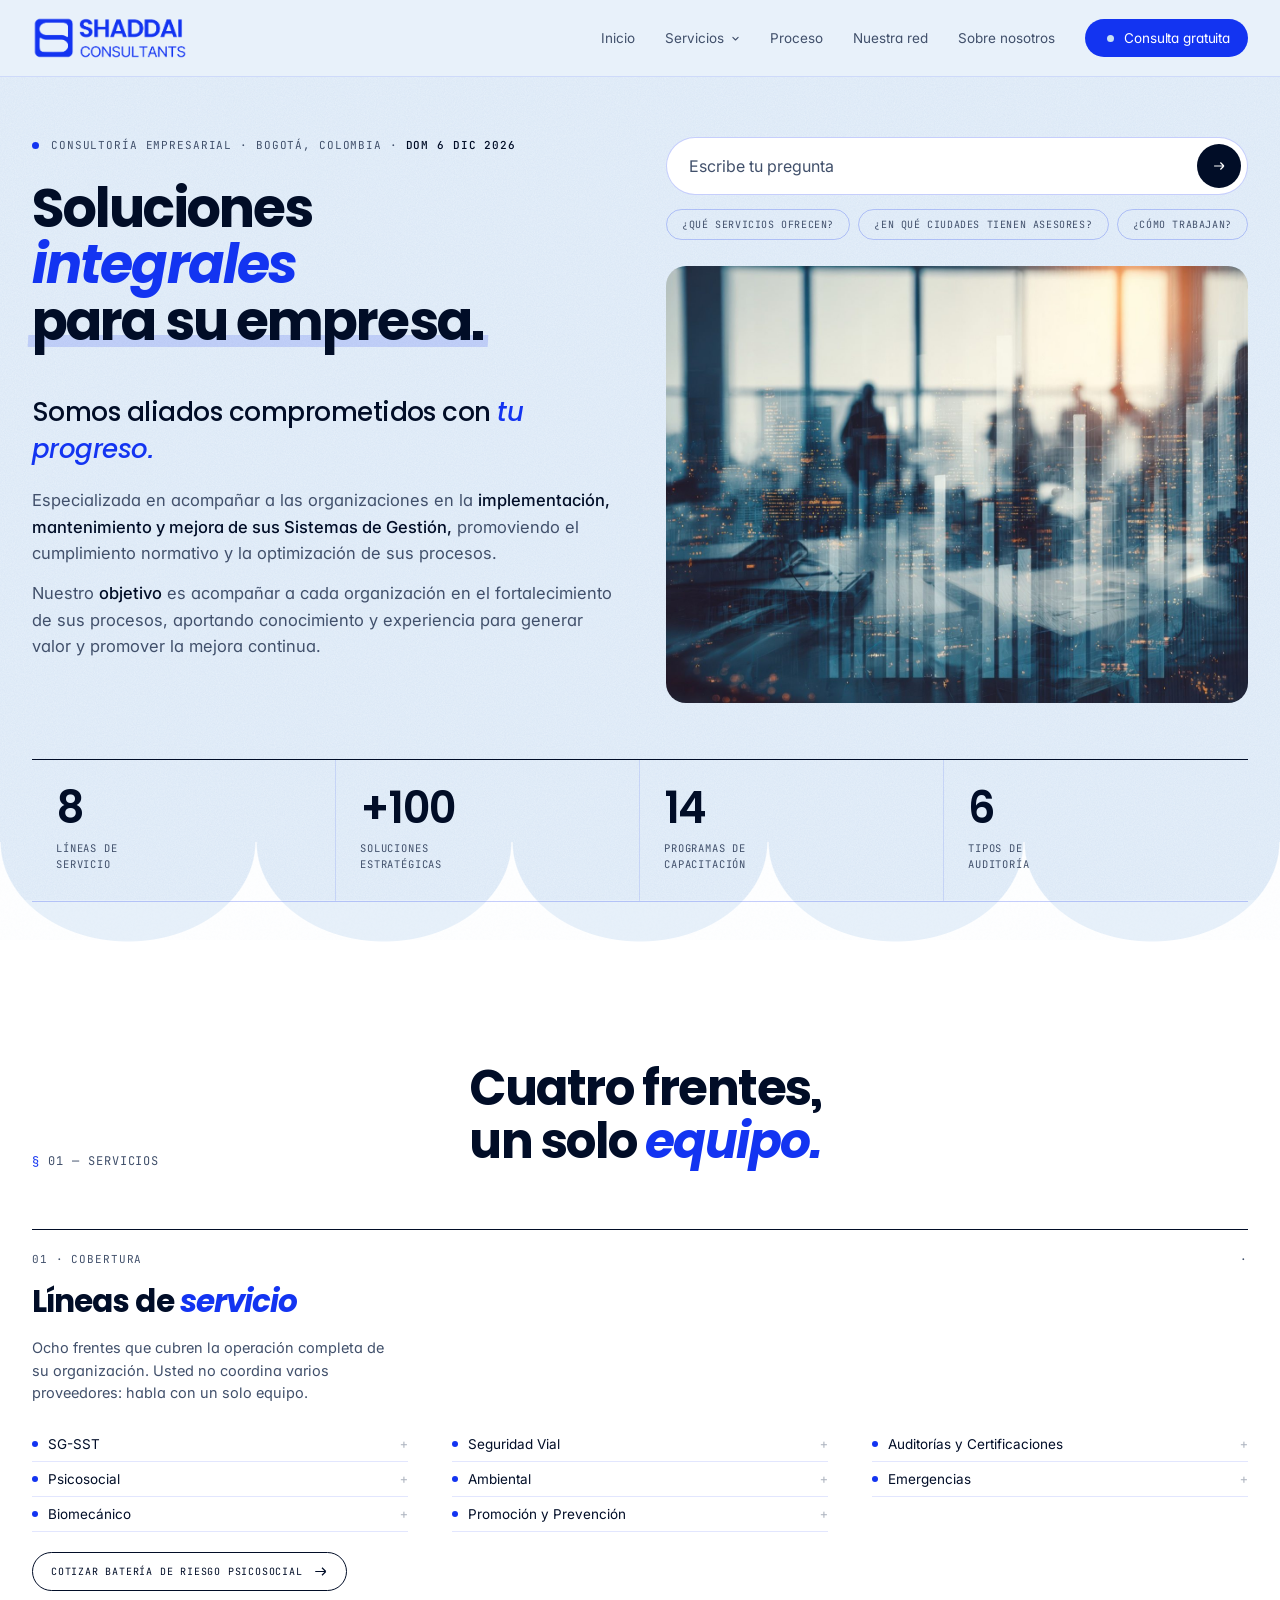
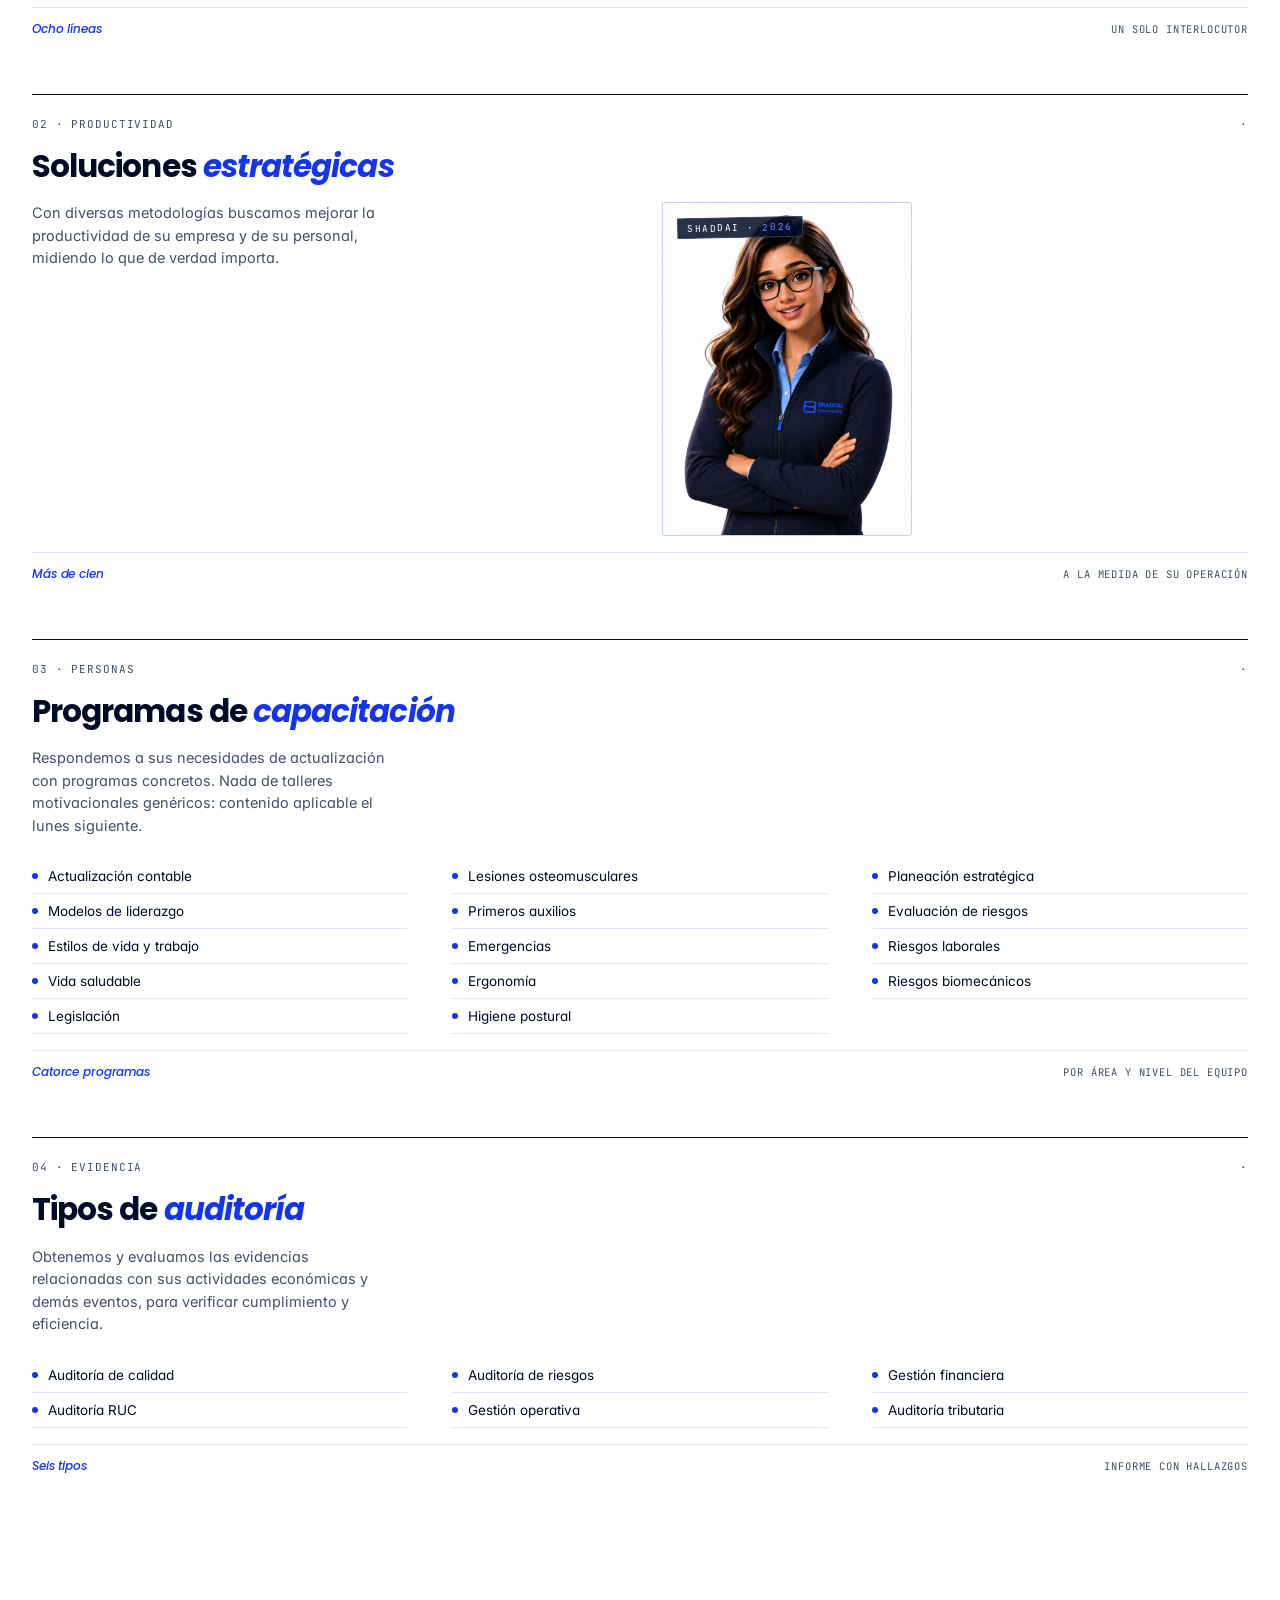
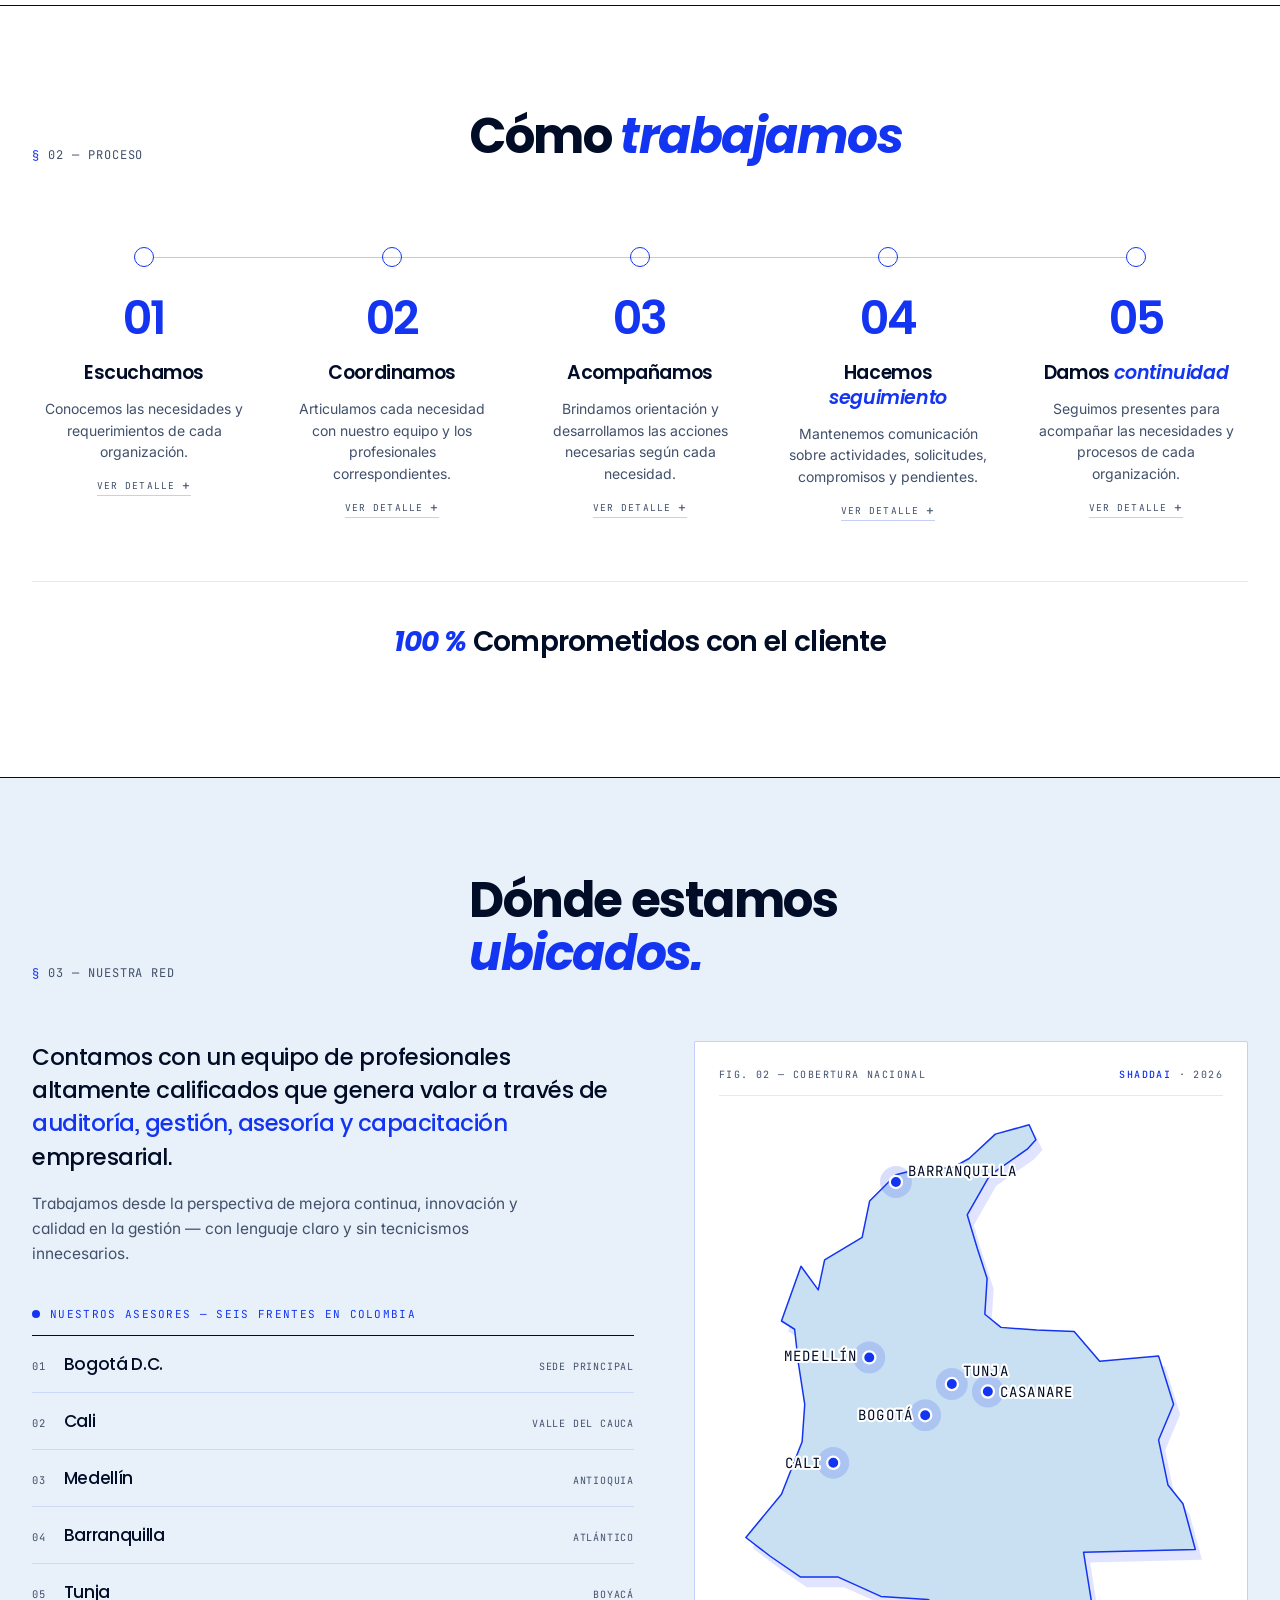
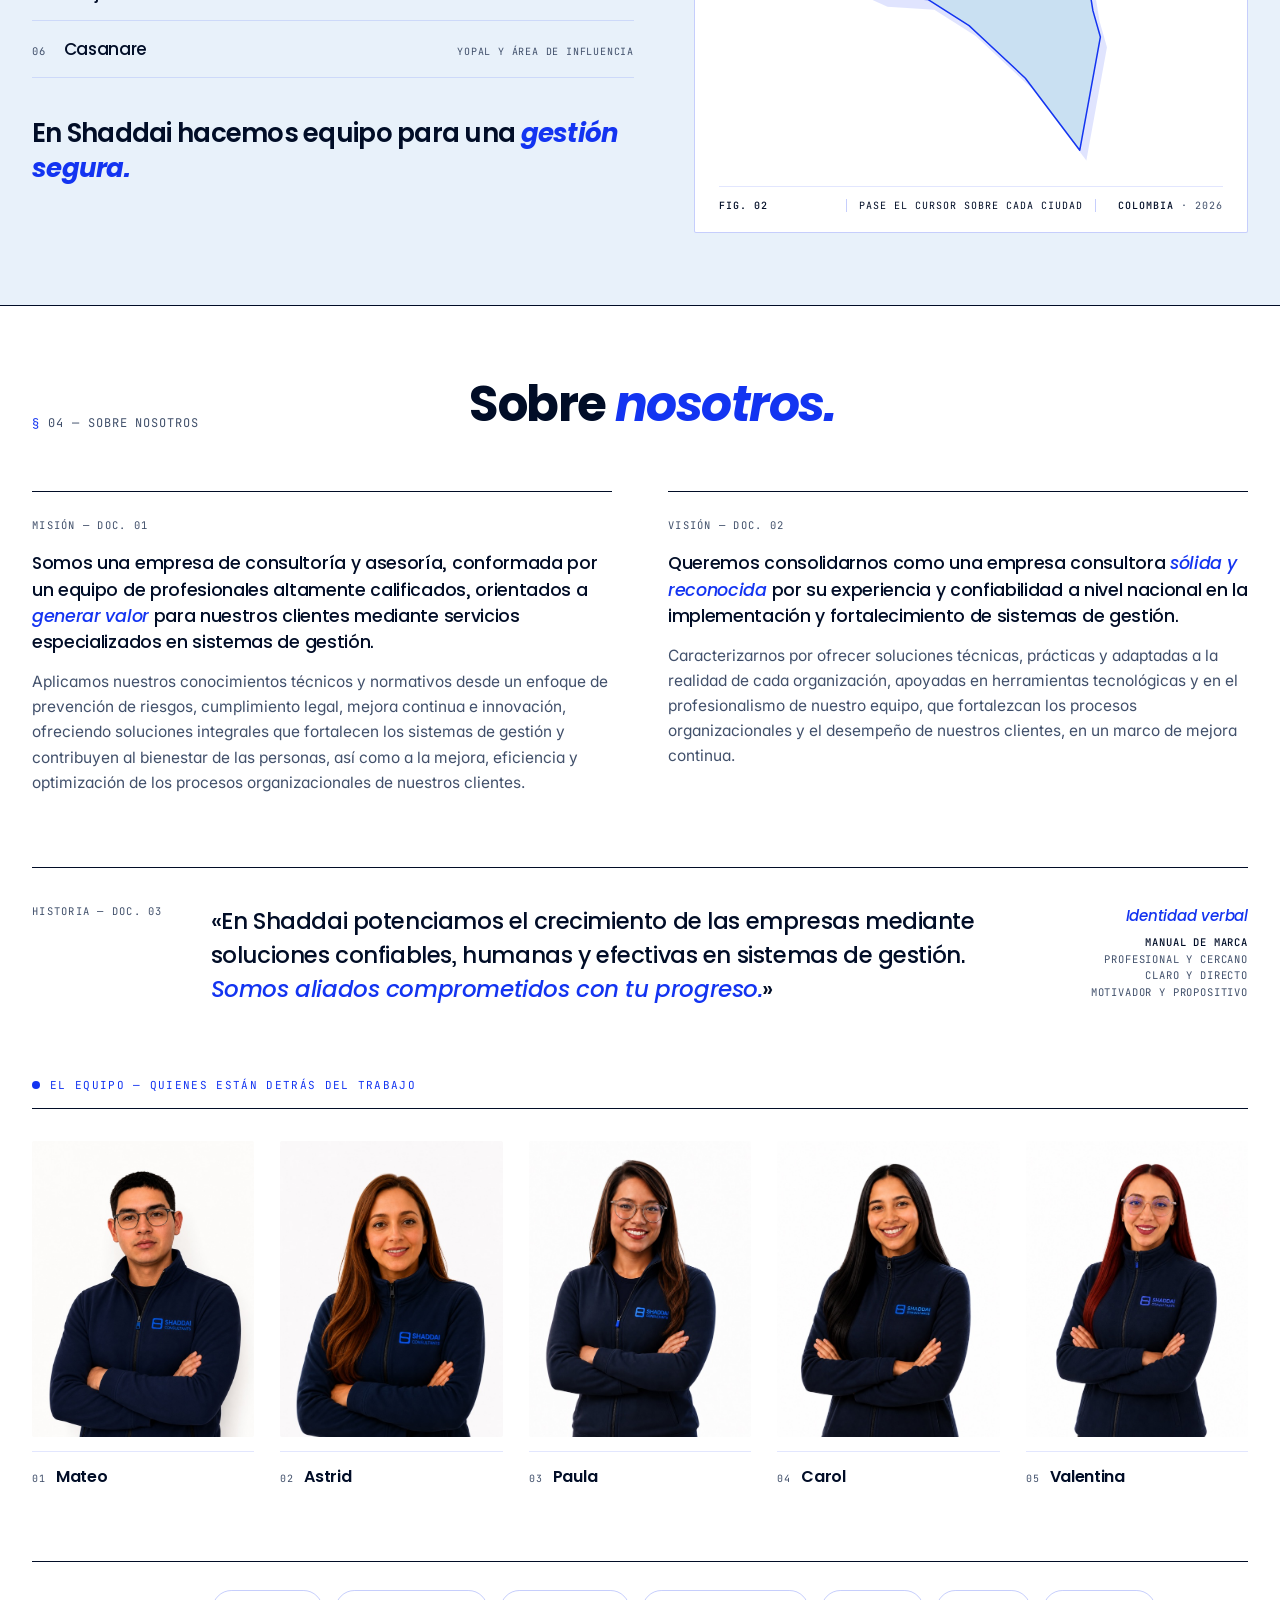
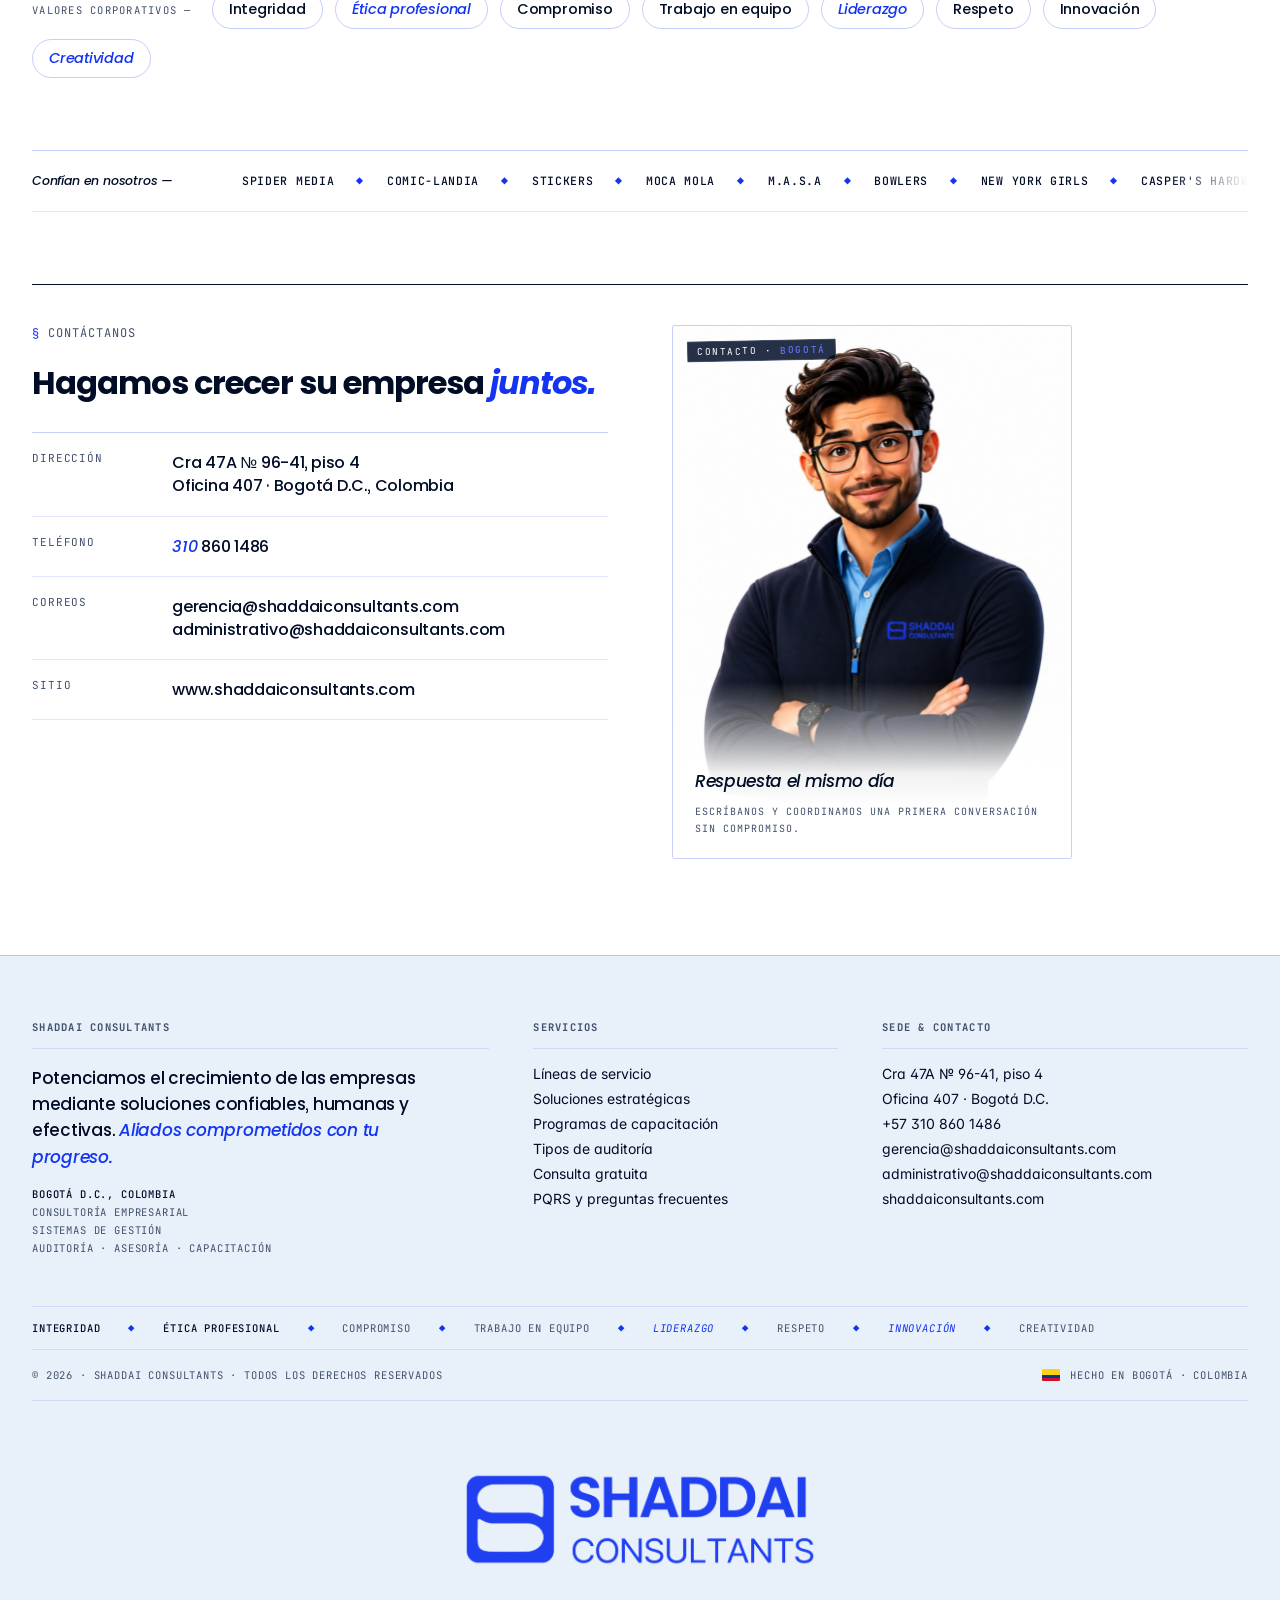
==== commit 9c55e73e: "Deja el 310 860 1486 como único teléfono de contacto Quita el 316 741 5056 de todo el sitio: Contáct" ====
--- a/index.html
+++ b/index.html
@@ -11,7 +11,7 @@
 <link rel="preconnect" href="https://fonts.googleapis.com">
 <link rel="preconnect" href="https://fonts.gstatic.com" crossorigin>
 <link href="https://fonts.googleapis.com/css2?family=Poppins:ital,wght@0,400;0,500;0,600;0,700;1,400;1,500;1,600;1,700&family=Inter:wght@300;400;500;600&family=JetBrains+Mono:wght@400;500&display=swap" rel="stylesheet">
-<link rel="stylesheet" href="./estilos.css?v=3">
+<link rel="stylesheet" href="./estilos.css?v=4">
 <noscript><style>
   .reveal{opacity:1 !important;transform:none !important;filter:none !important}
   h1.head .line{overflow:visible !important}
@@ -51,8 +51,8 @@
       <a href="#nosotros">Sobre nosotros</a>
       <a href="./consulta.html" target="_blank" rel="noopener" class="cta-pill"><span class="dot"></span>Consulta gratuita</a>
     </nav>
-    <a href="tel:+573167415056" class="nav-phone" aria-label="Llamar a Shaddai Consultants">
-      <span class="pulse"></span>316 741 5056
+    <a href="tel:+573108601486" class="nav-phone" aria-label="Llamar a Shaddai Consultants">
+      <span class="pulse"></span>310 860 1486
     </a>
   </div>
 </header>
@@ -532,9 +532,8 @@
           <dl>
             <dt>Dirección</dt>
             <dd>Cra 47A № 96-41, piso 4<br>Oficina 407 · Bogotá D.C., Colombia</dd>
-            <dt>Teléfonos</dt>
+            <dt>Teléfono</dt>
             <dd>
-              <a href="tel:+573167415056"><em>316</em> 741 5056</a><br>
               <a href="tel:+573108601486"><em>310</em> 860 1486</a>
             </dd>
             <dt>Correos</dt>
@@ -594,7 +593,6 @@
         <ul>
           <li>Cra 47A № 96-41, piso 4</li>
           <li>Oficina 407 · Bogotá D.C.</li>
-          <li><a href="tel:+573167415056">+57 316 741 5056</a></li>
           <li><a href="tel:+573108601486">+57 310 860 1486</a></li>
           <li><a href="mailto:gerencia@shaddaiconsultants.com">gerencia@shaddaiconsultants.com</a></li>
           <li><a href="mailto:administrativo@shaddaiconsultants.com">administrativo@shaddaiconsultants.com</a></li>
@@ -629,7 +627,7 @@
     <span class="b">Respuesta hoy · Bogotá</span>
   </div>
   <div class="rhs">
-    <a href="tel:+573167415056" class="tel" aria-label="Llamar +57 316 741 5056">
+    <a href="tel:+573108601486" class="tel" aria-label="Llamar +57 310 860 1486">
       <svg viewBox="0 0 24 24" fill="none" stroke="currentColor" stroke-width="1.8" stroke-linecap="round" stroke-linejoin="round"><path d="M22 16.92v3a2 2 0 0 1-2.18 2 19.79 19.79 0 0 1-8.63-3.07 19.5 19.5 0 0 1-6-6 19.79 19.79 0 0 1-3.07-8.67A2 2 0 0 1 4.11 2h3a2 2 0 0 1 2 1.72c.13.96.37 1.9.72 2.81a2 2 0 0 1-.45 2.11L8.09 9.91a16 16 0 0 0 6 6l1.27-1.27a2 2 0 0 1 2.11-.45c.91.35 1.85.59 2.81.72A2 2 0 0 1 22 16.92z"/></svg>
     </a>
     <a href="./consulta.html" target="_blank" rel="noopener" class="go">Agendar
@@ -694,7 +692,7 @@
           <span class="faq-ico" aria-hidden="true"></span>
         </button>
         <div class="faq-a" hidden>
-          <p>Escríbanos a <a href="mailto:administrativo@shaddaiconsultants.com">administrativo@shaddaiconsultants.com</a> o a <a href="mailto:gerencia@shaddaiconsultants.com">gerencia@shaddaiconsultants.com</a> indicando su nombre, la empresa, un teléfono de contacto y el detalle del caso. También puede llamarnos al <a href="tel:+573167415056">316 741 5056</a> o al <a href="tel:+573108601486">310 860 1486</a>. Le responderemos por el mismo canal por el que nos escriba.</p>
+          <p>Escríbanos a <a href="mailto:administrativo@shaddaiconsultants.com">administrativo@shaddaiconsultants.com</a> o a <a href="mailto:gerencia@shaddaiconsultants.com">gerencia@shaddaiconsultants.com</a> indicando su nombre, la empresa, un teléfono de contacto y el detalle del caso. También puede llamarnos al <a href="tel:+573108601486">310 860 1486</a>. Le responderemos por el mismo canal por el que nos escriba.</p>
         </div>
       </div>
 
@@ -856,7 +854,7 @@
   </div>
 </div>
 
-<script src="./aviso.js?v=1"></script>
+<script src="./aviso.js?v=2"></script>
 <script>
 (function(){
   var prefersReduced = window.matchMedia('(prefers-reduced-motion: reduce)').matches;
--- a/estilos.css
+++ b/estilos.css
@@ -1015,6 +1015,9 @@
     border:1px solid var(--rule-strong);background:#fff;color:var(--ink);cursor:pointer;
     display:inline-flex;align-items:center;justify-content:center;transition:background .2s ease,color .2s ease,border-color .2s ease;
   }
+  /* display:inline-flex de .mdl-close gana sobre el [hidden] del navegador,
+     y en el aviso obligatorio la X debe desaparecer de verdad */
+  .mdl-close[hidden]{display:none}
   .mdl-close:hover{background:var(--ink);color:#fff;border-color:var(--ink)}
   .mdl-close svg{width:15px;height:15px}
 
@@ -1046,6 +1049,14 @@
   /* El botón queda inerte hasta que se marca la casilla */
   #avisoSeguir[disabled]{opacity:.4;cursor:not-allowed}
   #avisoSeguir[disabled]:hover{background:var(--ink)}
+
+  /* El formulario no se puede tocar hasta autorizar el tratamiento de datos */
+  #contactForm.bloqueado{
+    pointer-events:none;user-select:none;
+    filter:blur(2.5px);opacity:.55;
+    transition:filter .4s ease,opacity .4s ease;
+  }
+  @media(prefers-reduced-motion:reduce){#contactForm.bloqueado{transition:none}}
 
   /* ——— PQRS · acordeón de preguntas frecuentes ——— */
   .faq{border-top:1px solid var(--rule)}
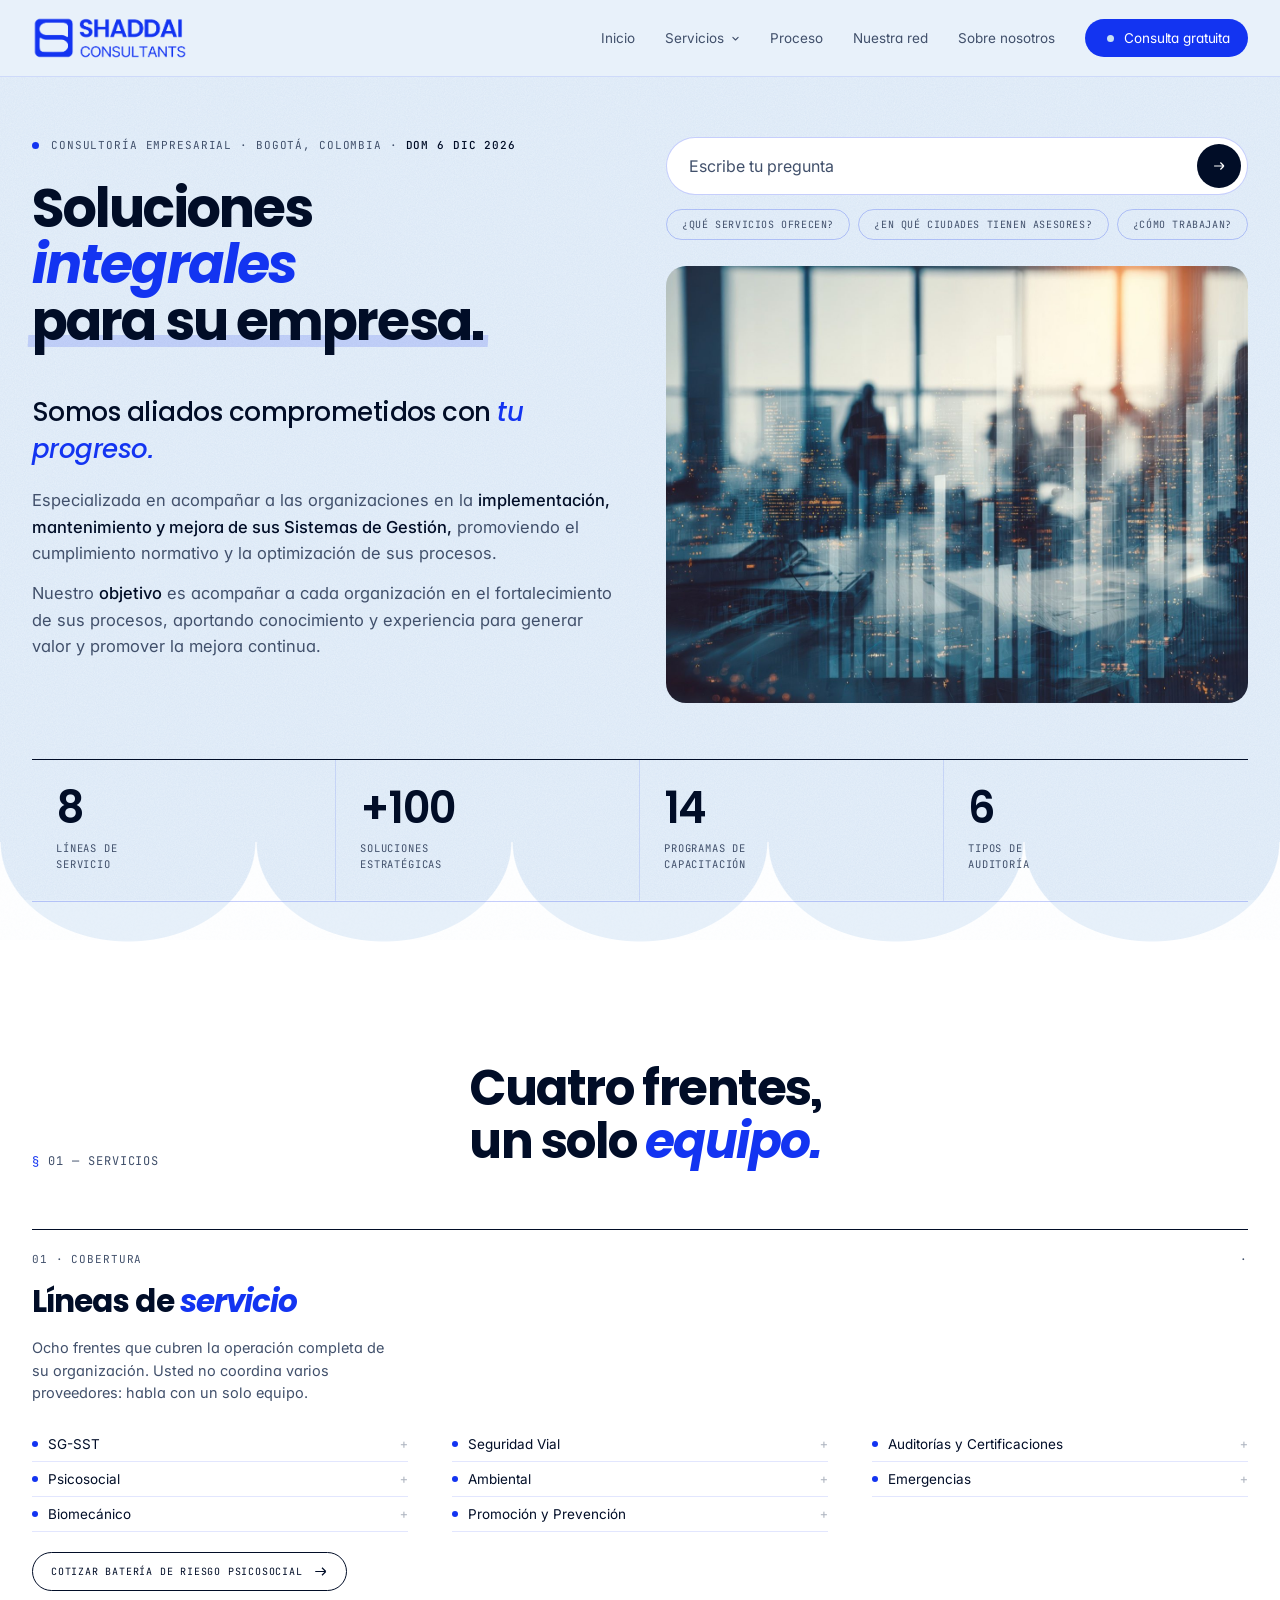
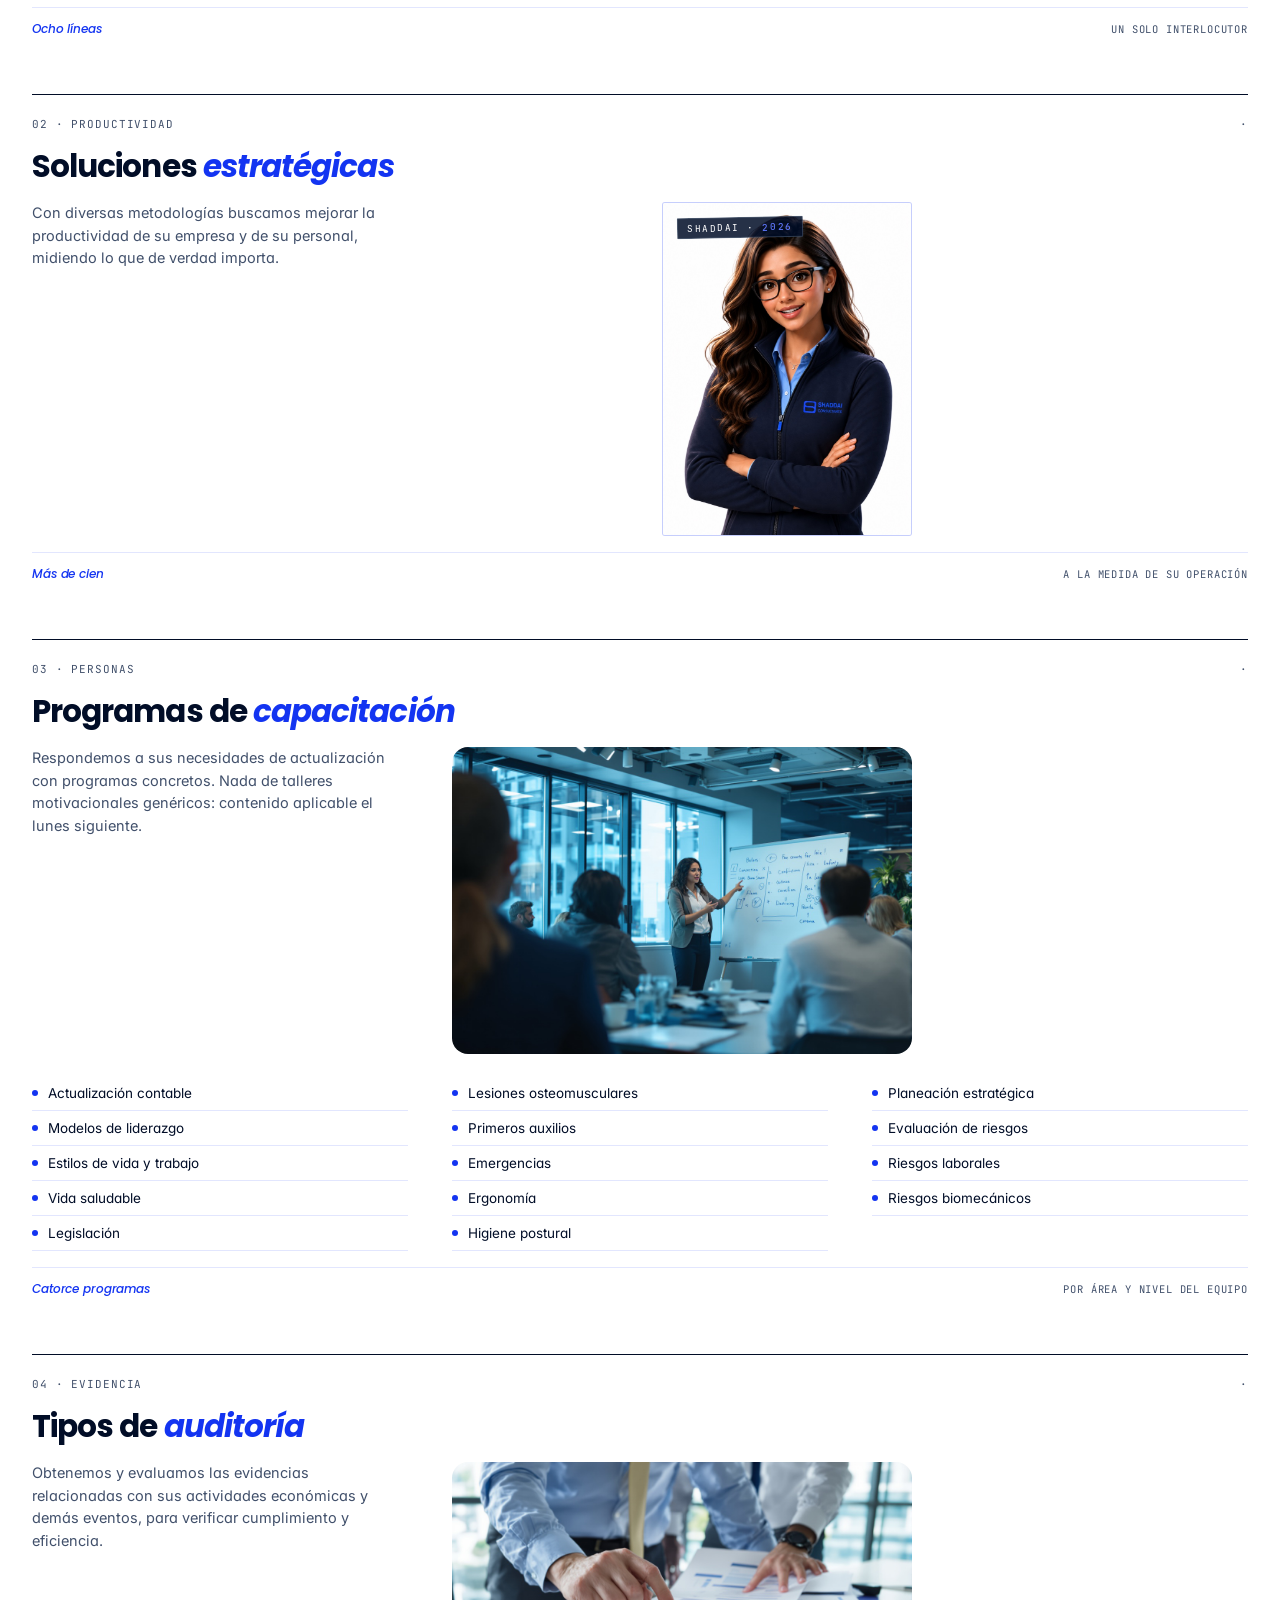
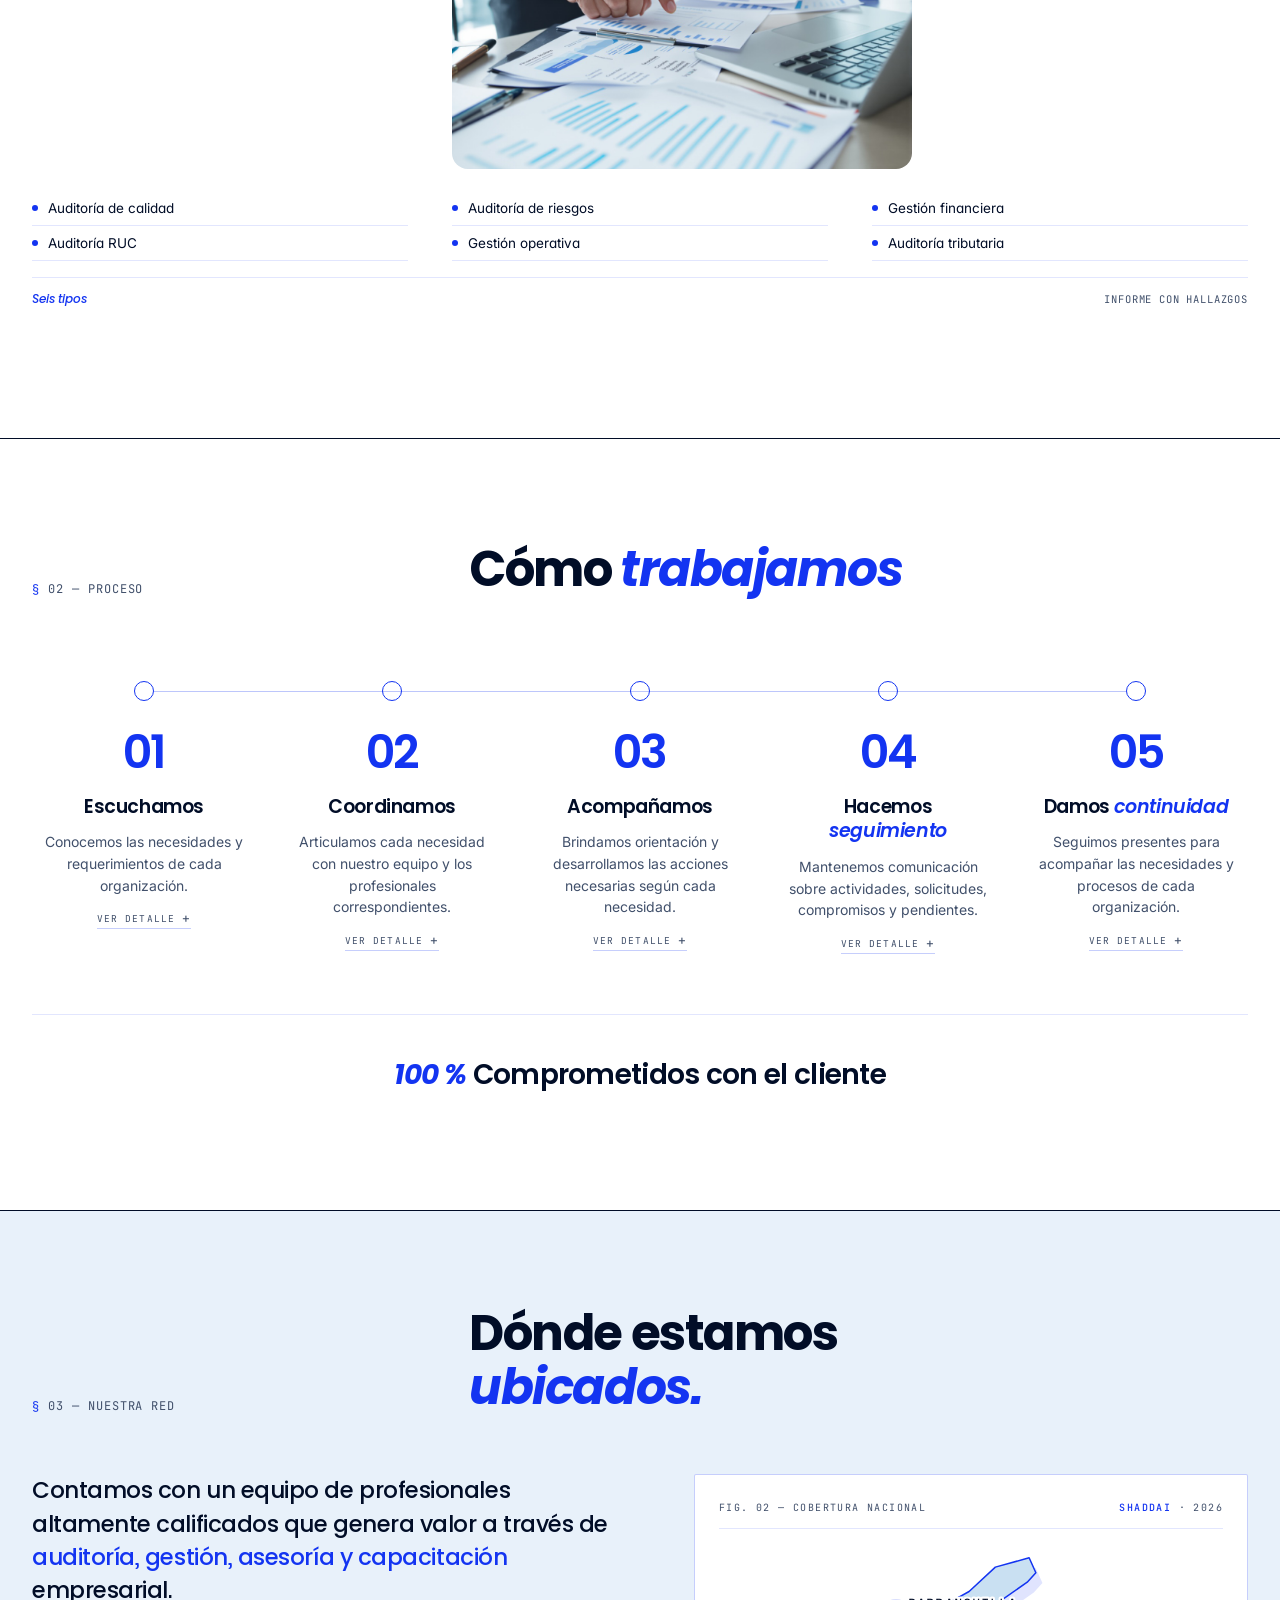
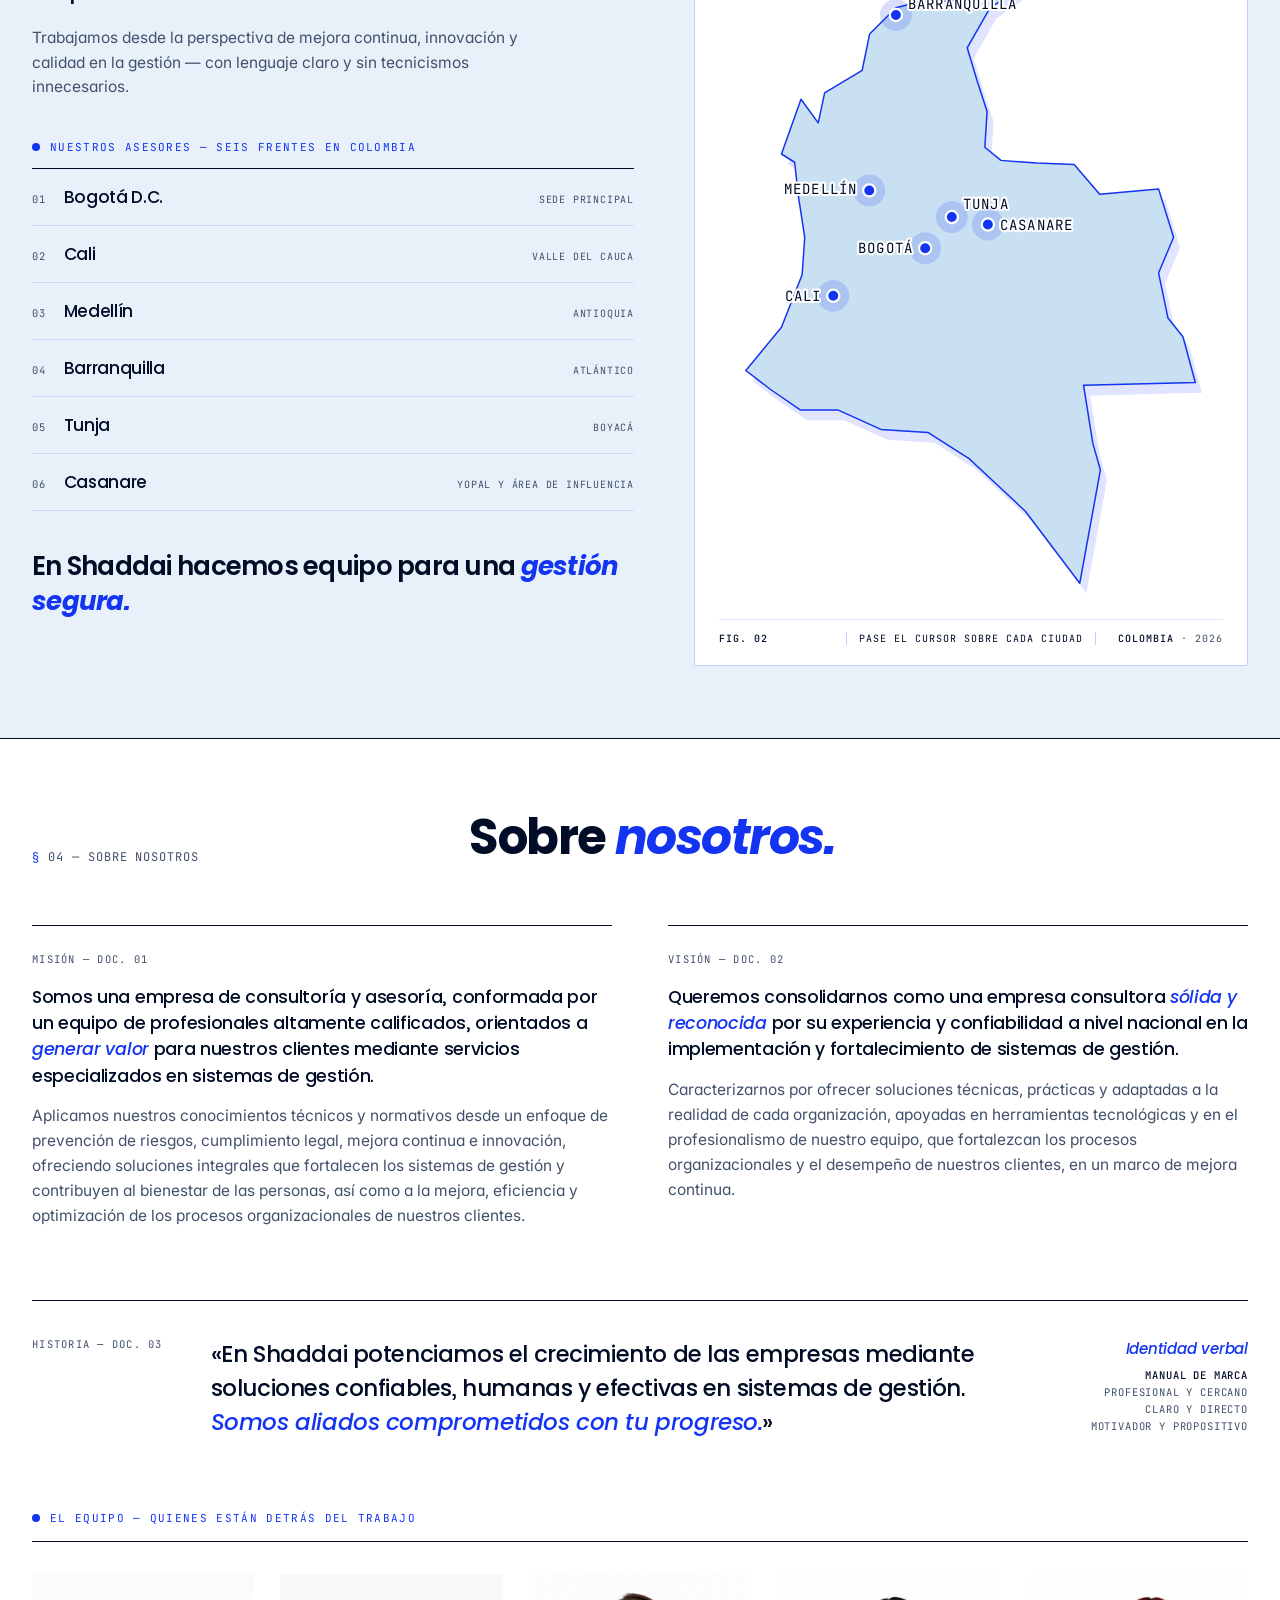
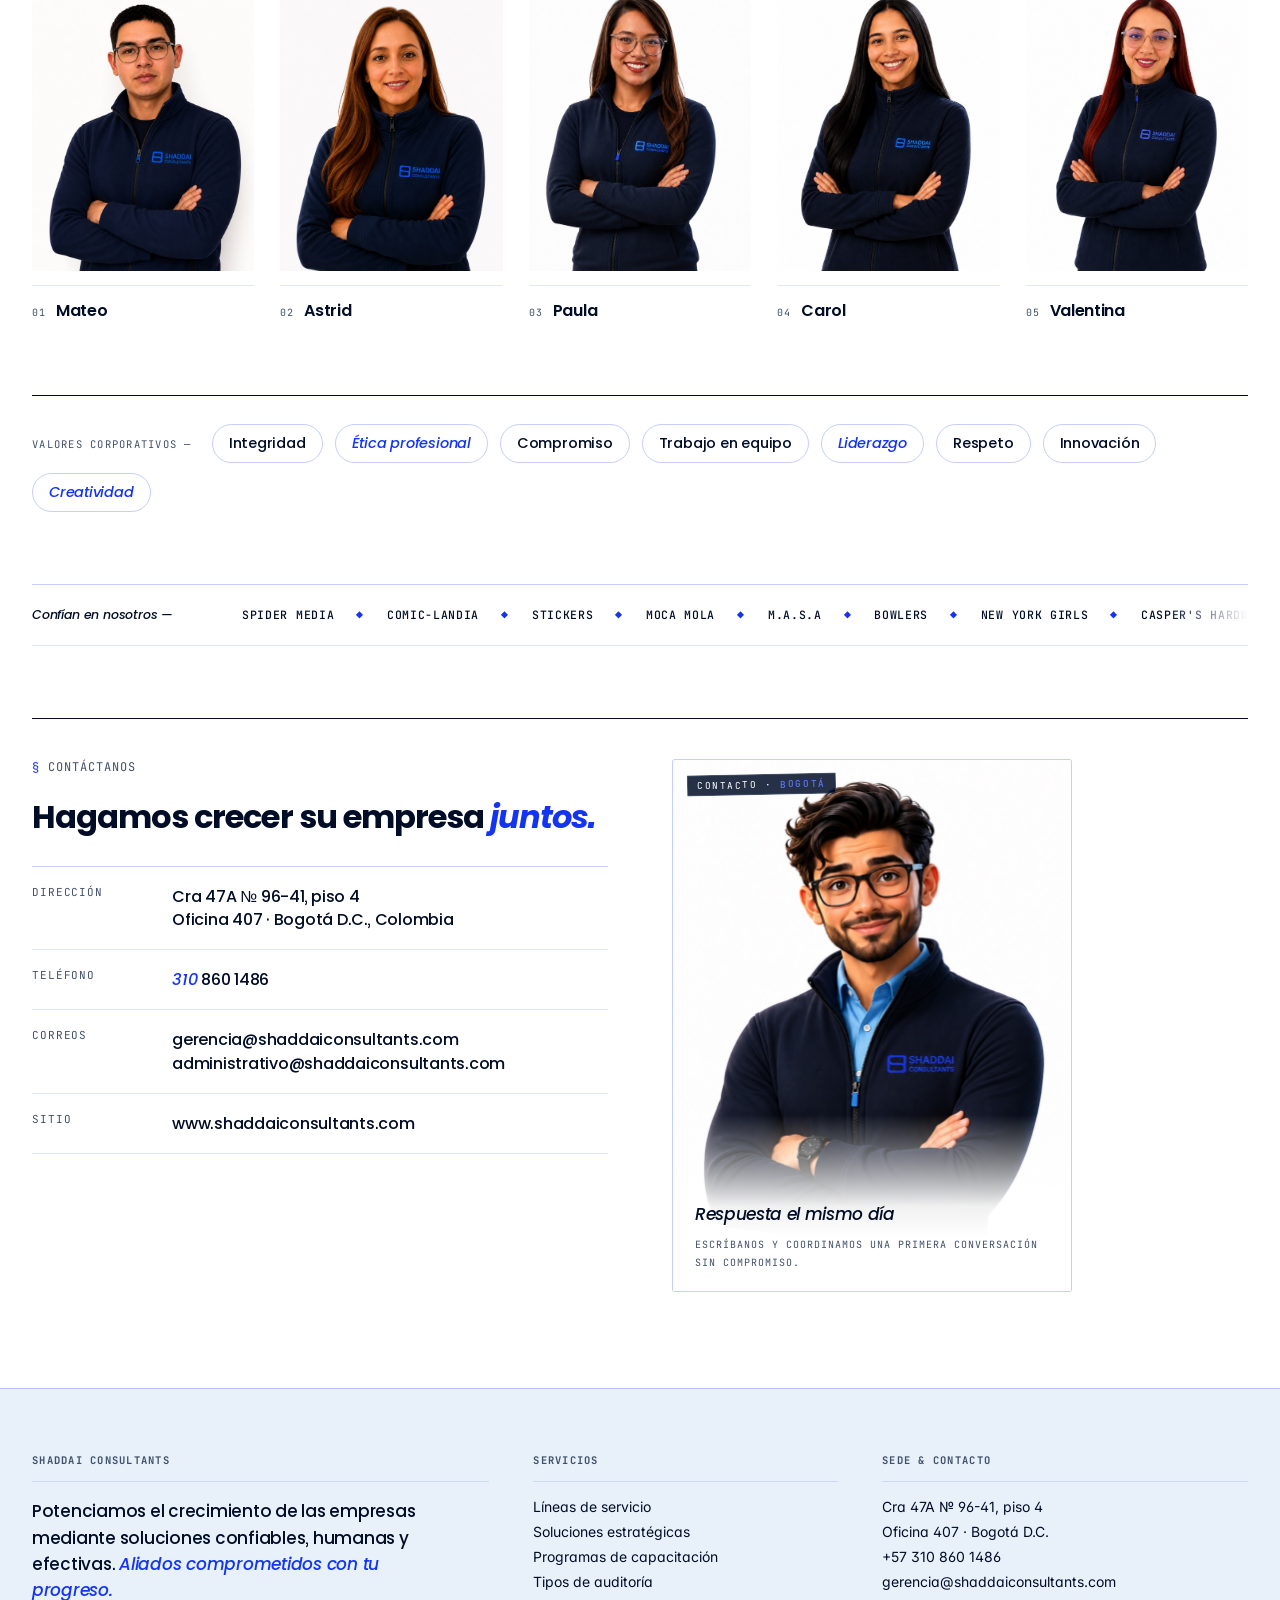
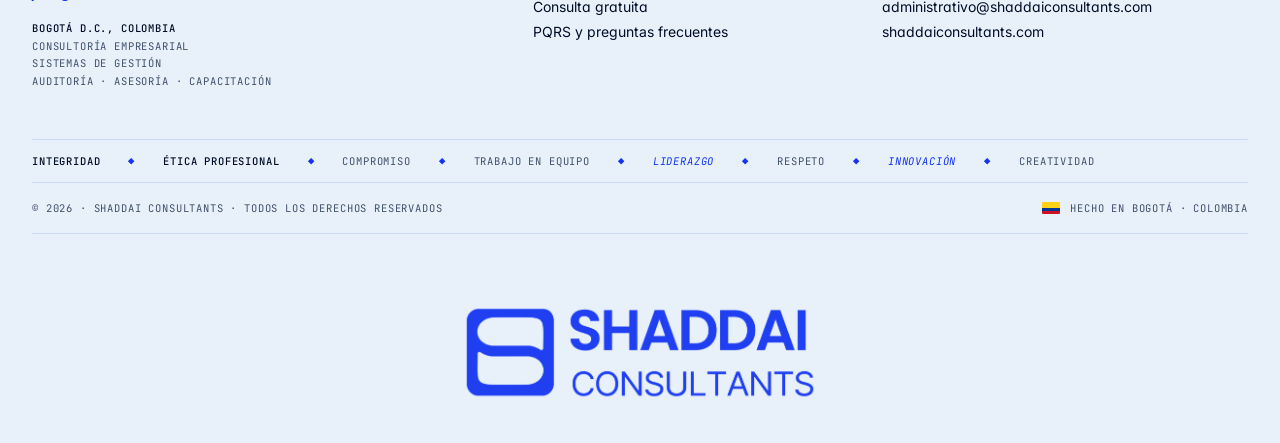
==== commit 2268975d: "Añade fotos a las tarjetas de capacitación y auditoría Co-Authored-By: Claude Opus 5.5 <noreply@anth" ====
--- a/index.html
+++ b/index.html
@@ -11,7 +11,7 @@
 <link rel="preconnect" href="https://fonts.googleapis.com">
 <link rel="preconnect" href="https://fonts.gstatic.com" crossorigin>
 <link href="https://fonts.googleapis.com/css2?family=Poppins:ital,wght@0,400;0,500;0,600;0,700;1,400;1,500;1,600;1,700&family=Inter:wght@300;400;500;600&family=JetBrains+Mono:wght@400;500&display=swap" rel="stylesheet">
-<link rel="stylesheet" href="./estilos.css?v=4">
+<link rel="stylesheet" href="./estilos.css?v=5">
 <noscript><style>
   .reveal{opacity:1 !important;transform:none !important;filter:none !important}
   h1.head .line{overflow:visible !important}
@@ -182,7 +182,12 @@
         <article class="svc reveal">
           <div class="tag"><span>03 · Personas</span><span>·</span></div>
           <h3 class="display">Programas de <em>capacitación</em></h3>
-          <p>Respondemos a sus necesidades de actualización con programas concretos. Nada de talleres motivacionales genéricos: contenido aplicable el lunes siguiente.</p>
+          <div class="svc-split">
+            <p>Respondemos a sus necesidades de actualización con programas concretos. Nada de talleres motivacionales genéricos: contenido aplicable el lunes siguiente.</p>
+            <figure class="svc-photo">
+              <img src="./assets/foto-capacitacion.jpg" alt="Capacitación empresarial — facilitadora con un equipo de trabajo" loading="lazy" width="1200" height="800">
+            </figure>
+          </div>
           <ul class="cols">
             <li>Actualización contable</li>
             <li>Modelos de liderazgo</li>
@@ -205,7 +210,12 @@
         <article class="svc reveal">
           <div class="tag"><span>04 · Evidencia</span><span>·</span></div>
           <h3 class="display">Tipos de <em>auditoría</em></h3>
-          <p>Obtenemos y evaluamos las evidencias relacionadas con sus actividades económicas y demás eventos, para verificar cumplimiento y eficiencia.</p>
+          <div class="svc-split">
+            <p>Obtenemos y evaluamos las evidencias relacionadas con sus actividades económicas y demás eventos, para verificar cumplimiento y eficiencia.</p>
+            <figure class="svc-photo">
+              <img src="./assets/foto-auditoria.jpg" alt="Auditoría — revisión de informes y evidencias" loading="lazy" width="1200" height="800">
+            </figure>
+          </div>
           <ul class="cols">
             <li>Auditoría de calidad</li>
             <li>Auditoría RUC</li>
--- a/estilos.css
+++ b/estilos.css
@@ -423,6 +423,12 @@
   @media(max-width:720px){.svc-split{grid-template-columns:1fr;gap:26px}}
   .svc-avatar{width:250px}
   @media(max-width:720px){.svc-avatar{width:100%;max-width:280px}}
+  /* Foto del servicio al costado del párrafo (capacitación, auditoría) */
+  .svc-split:has(.svc-photo){margin-bottom:22px}
+  .svc-split:has(.svc-photo) p{margin-bottom:0}
+  .svc-photo{width:min(460px,42vw);aspect-ratio:3/2;margin:0;overflow:hidden;border-radius:16px;background:var(--paper-3)}
+  .svc-photo img{display:block;width:100%;height:100%;object-fit:cover}
+  @media(max-width:720px){.svc-photo{width:100%}}
   .svc .tag{display:flex;justify-content:space-between;font-family:"JetBrains Mono",monospace;font-size:11px;letter-spacing:.08em;text-transform:uppercase;color:var(--ink-soft);margin-bottom:18px}
   .svc h3{font-family:"Poppins",sans-serif;font-size:31px;line-height:1.15;letter-spacing:-0.03em;font-weight:700;margin-bottom:18px}
   .svc h3 em{font-style:italic;color:var(--indigo);font-weight:700}
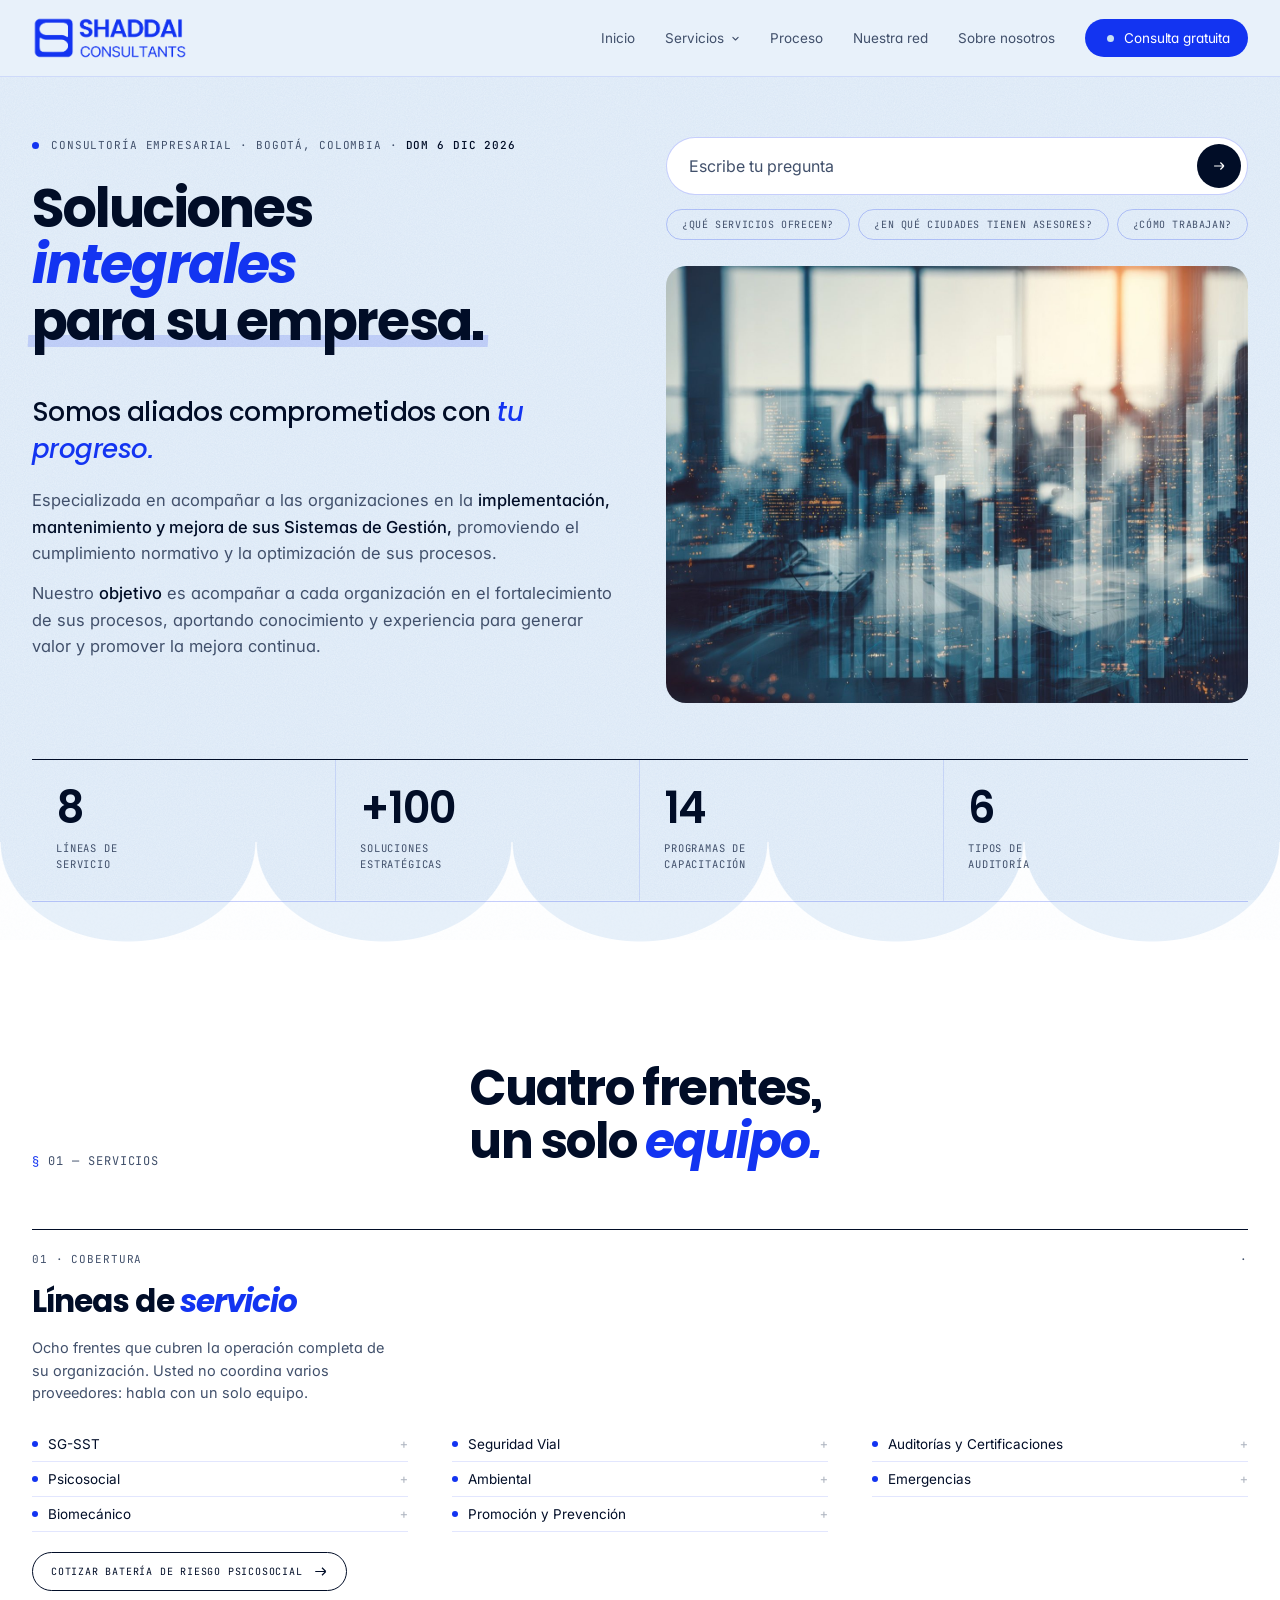
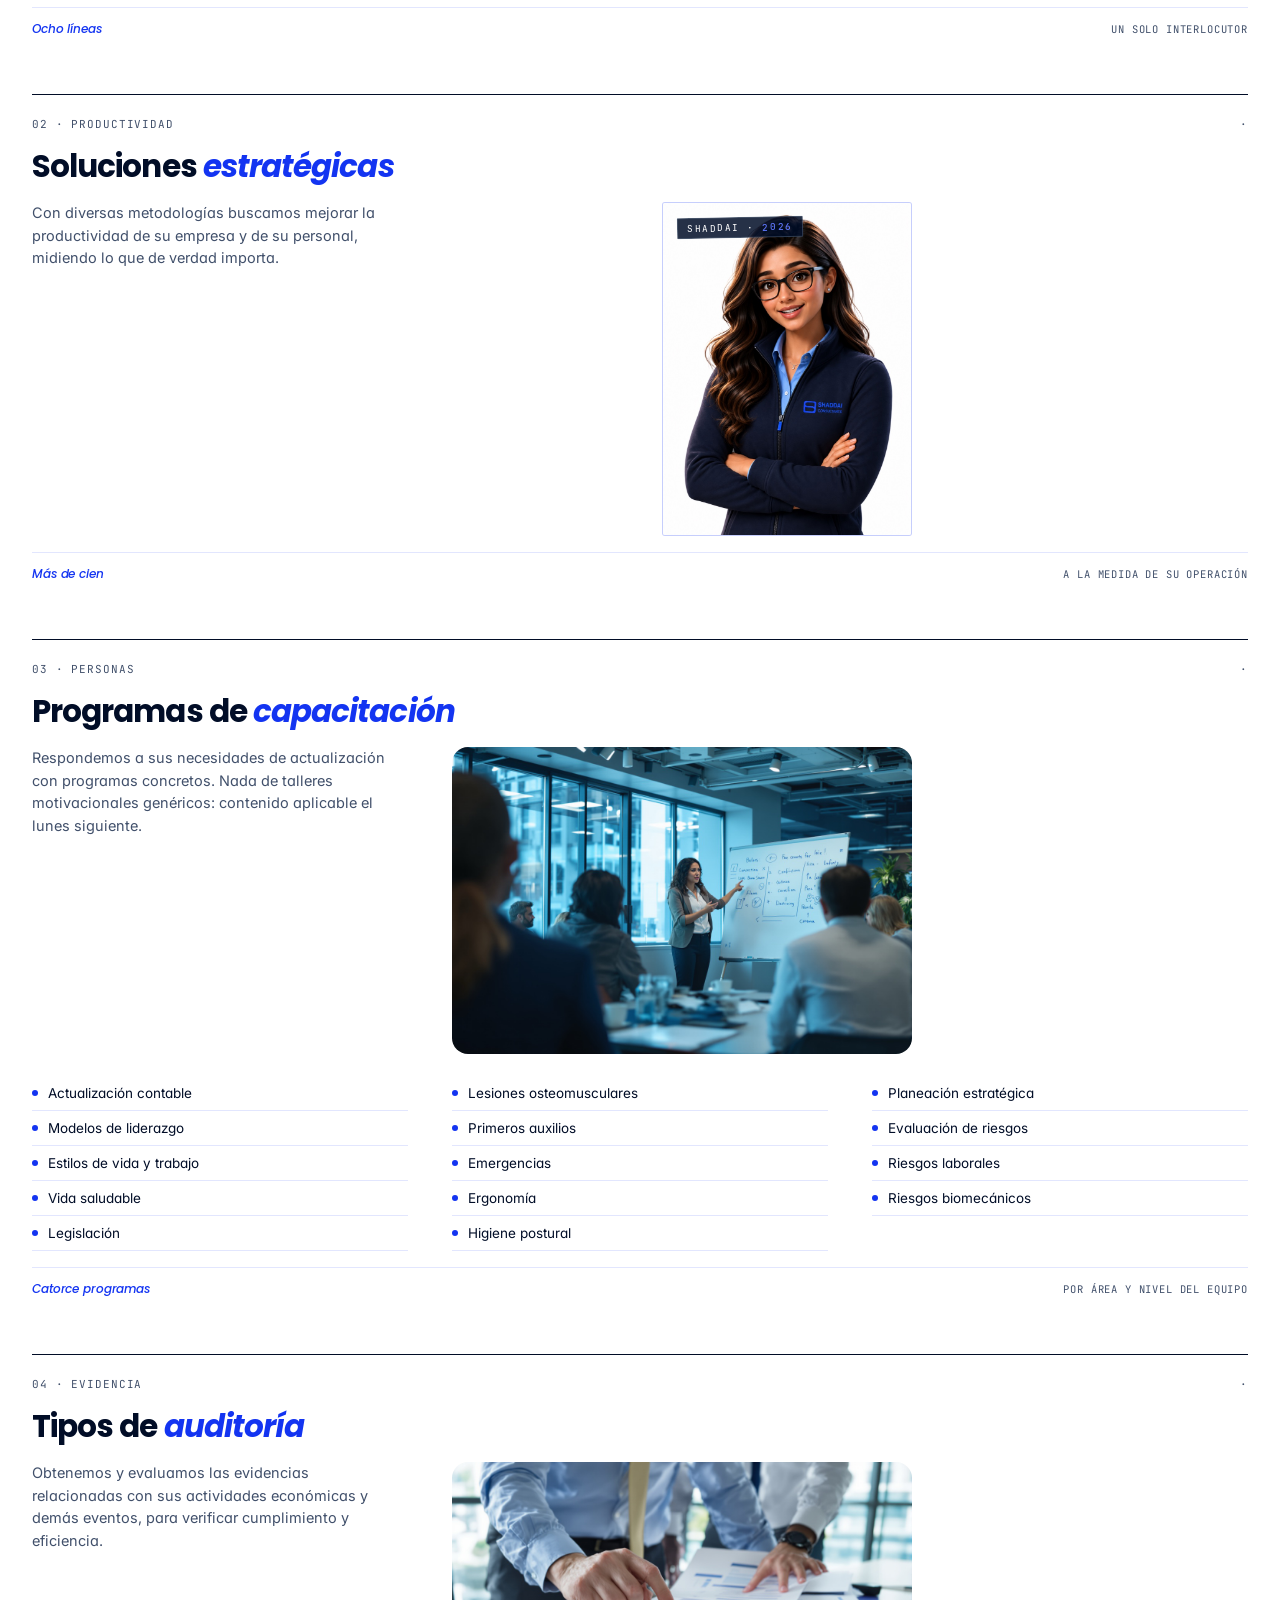
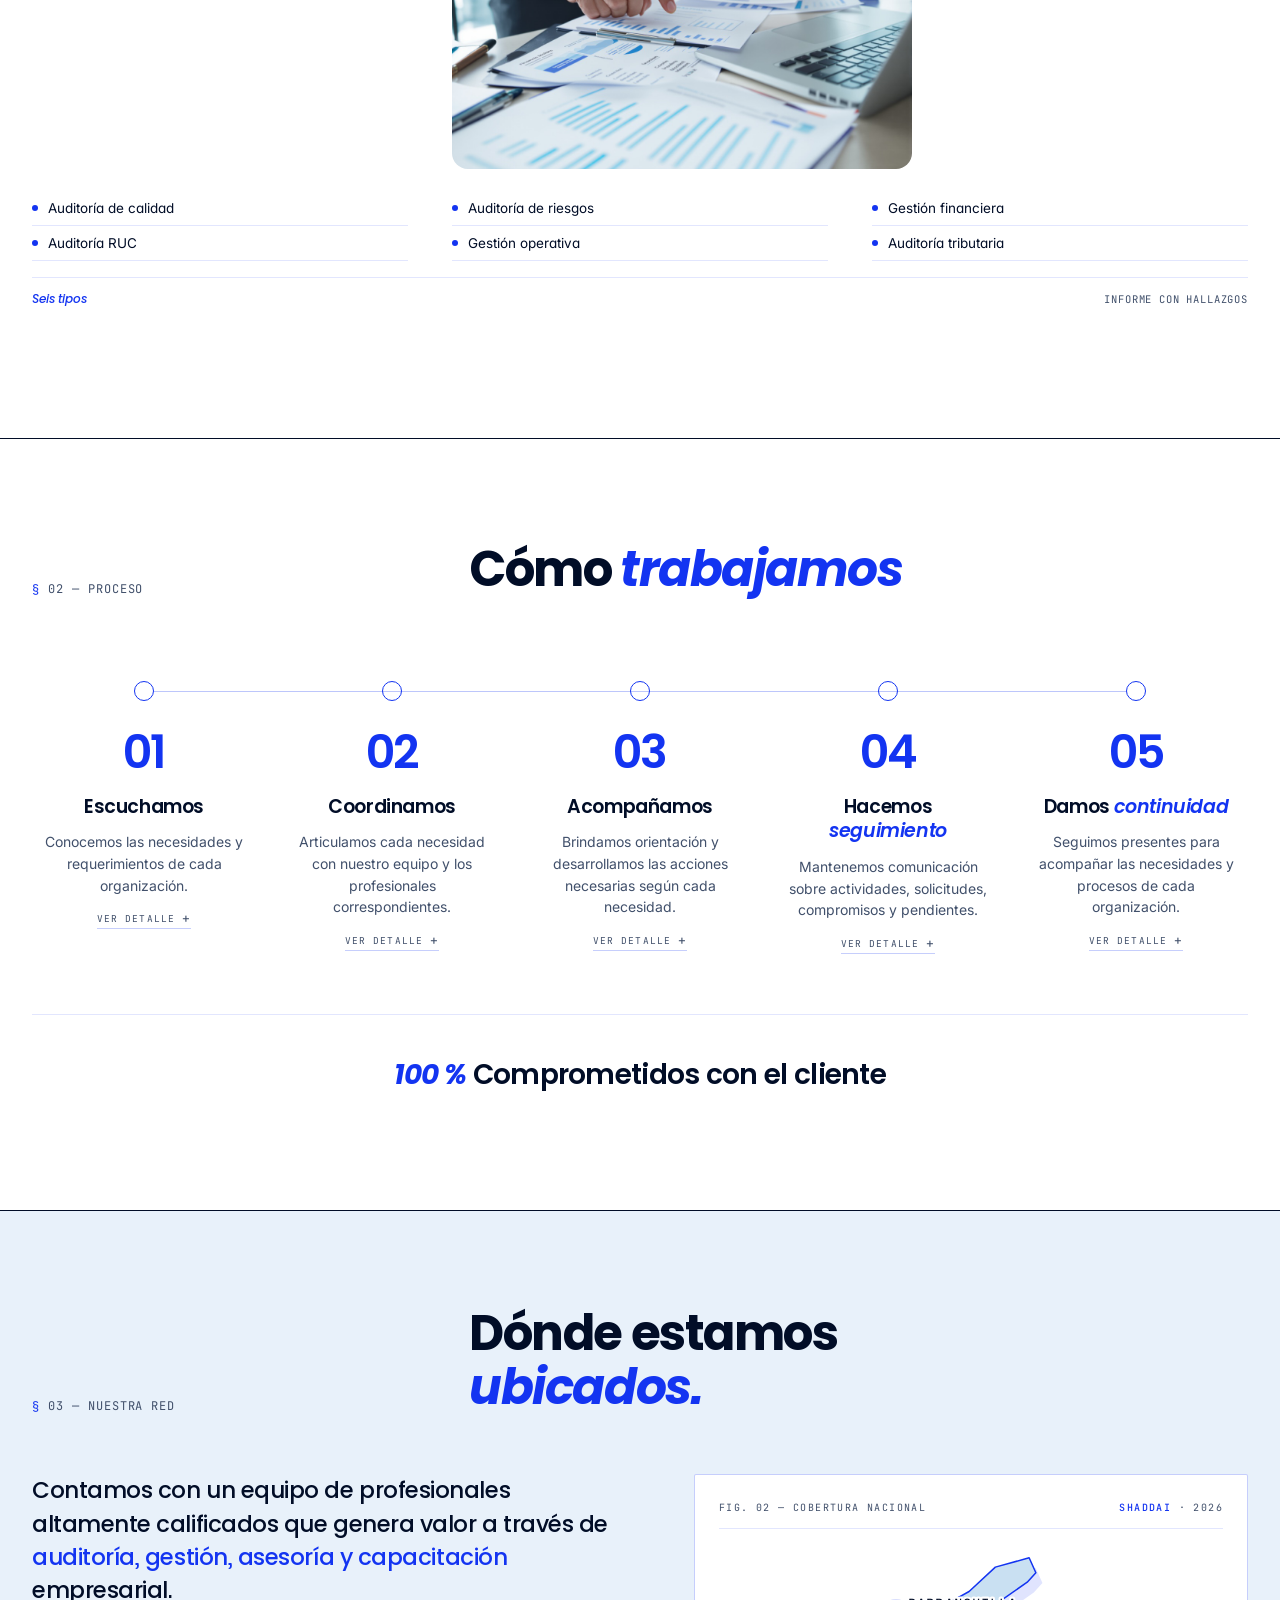
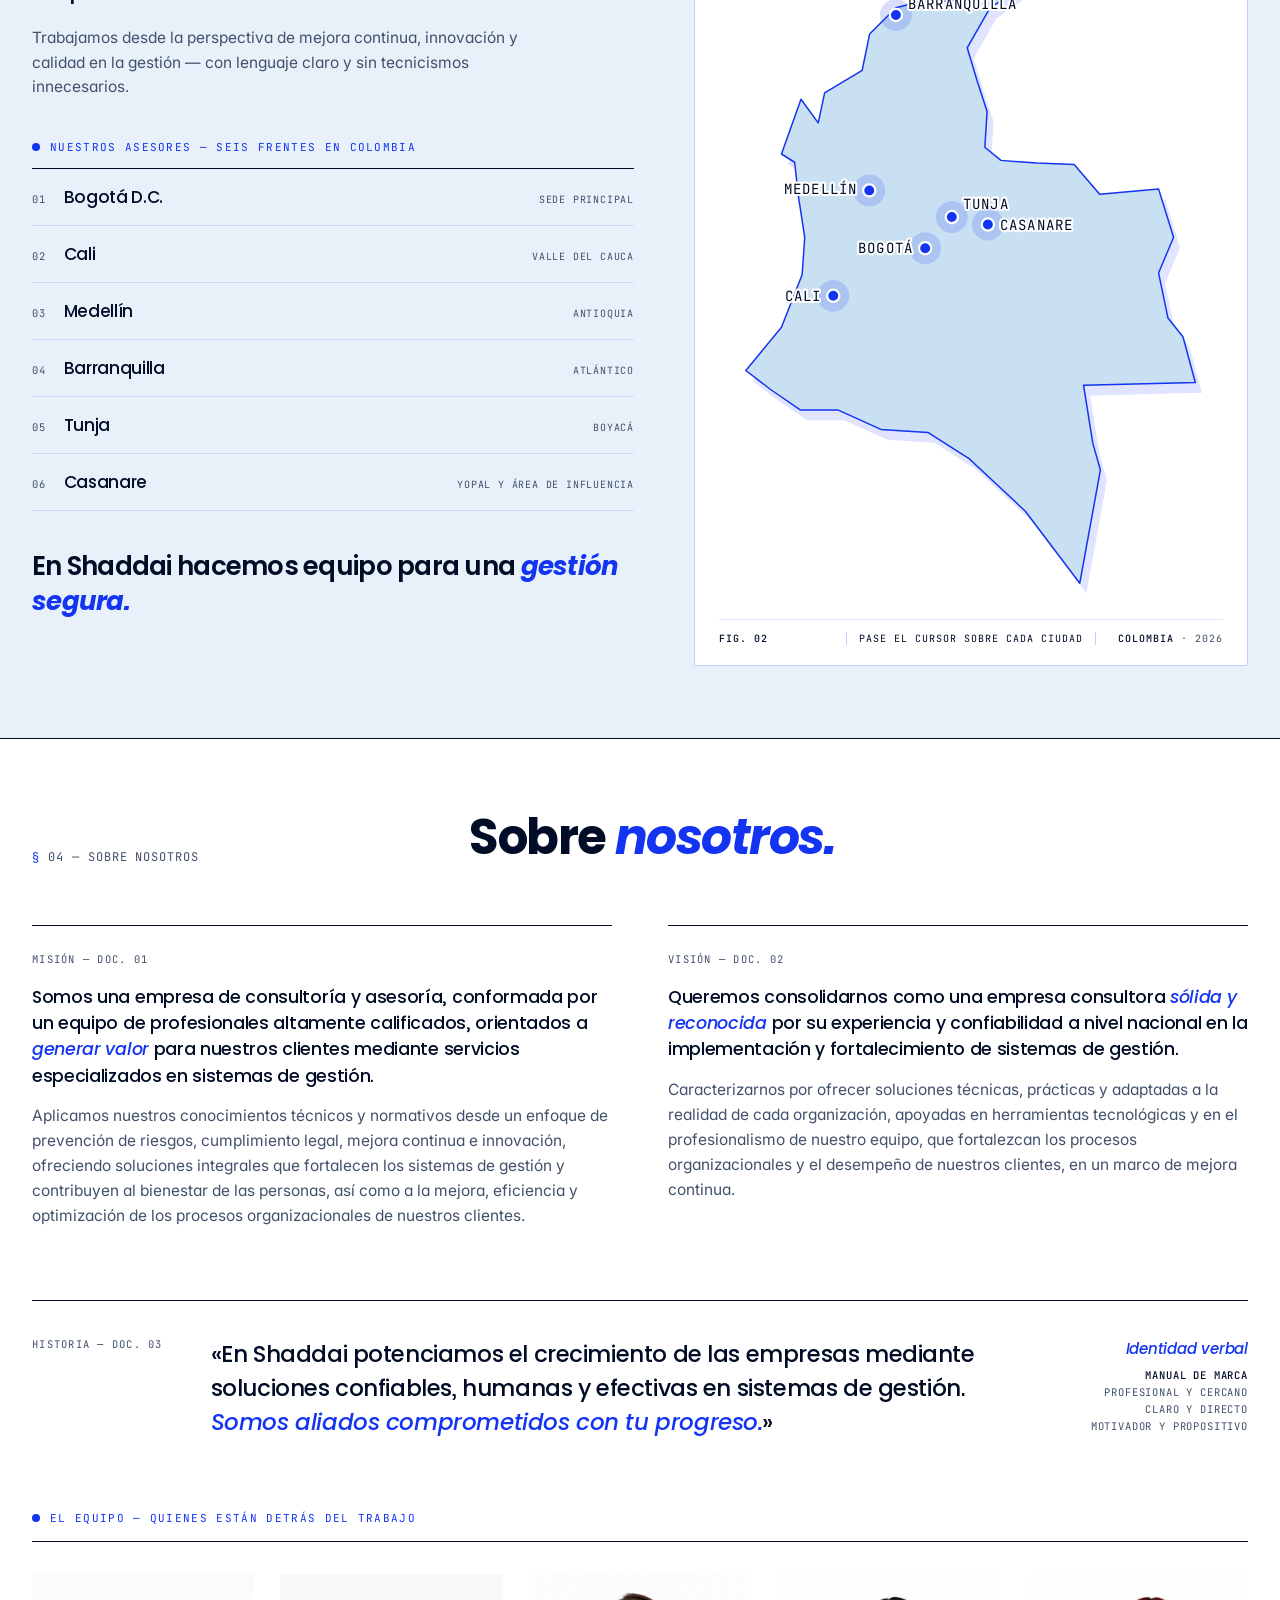
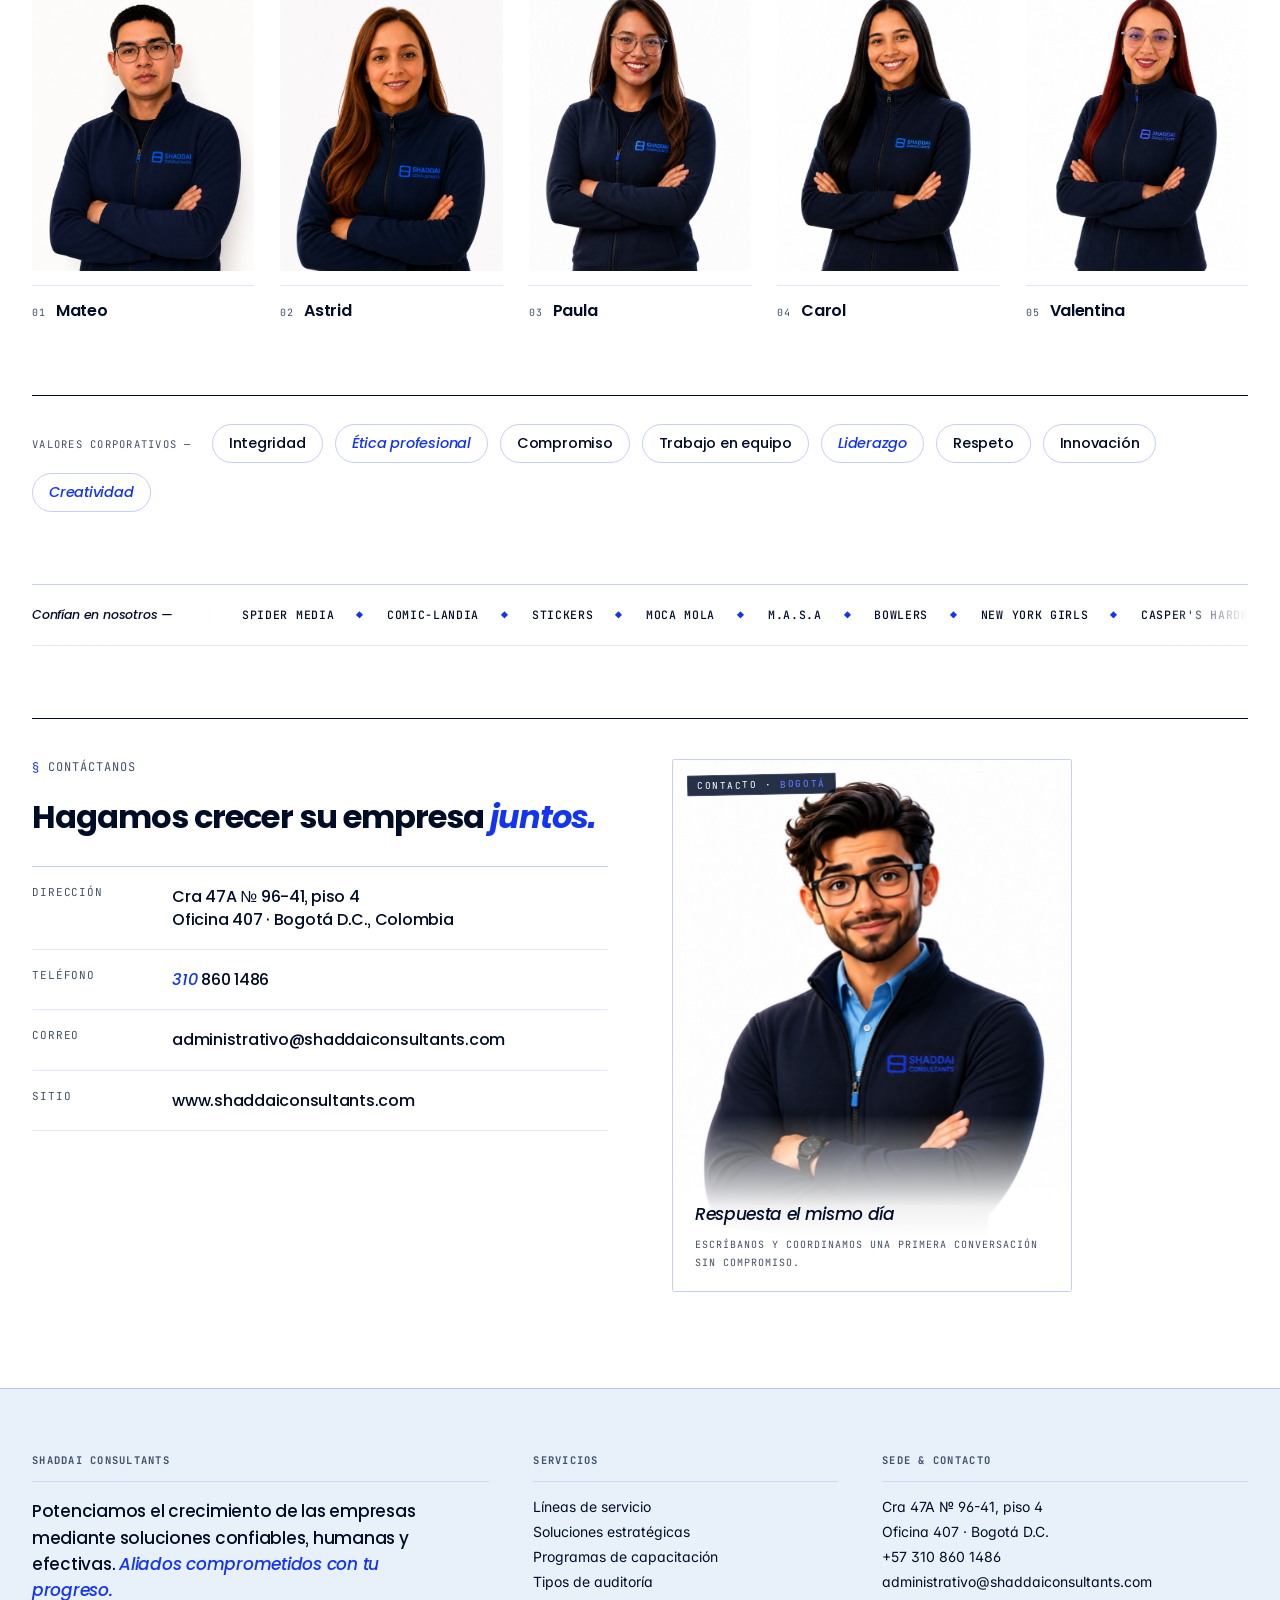
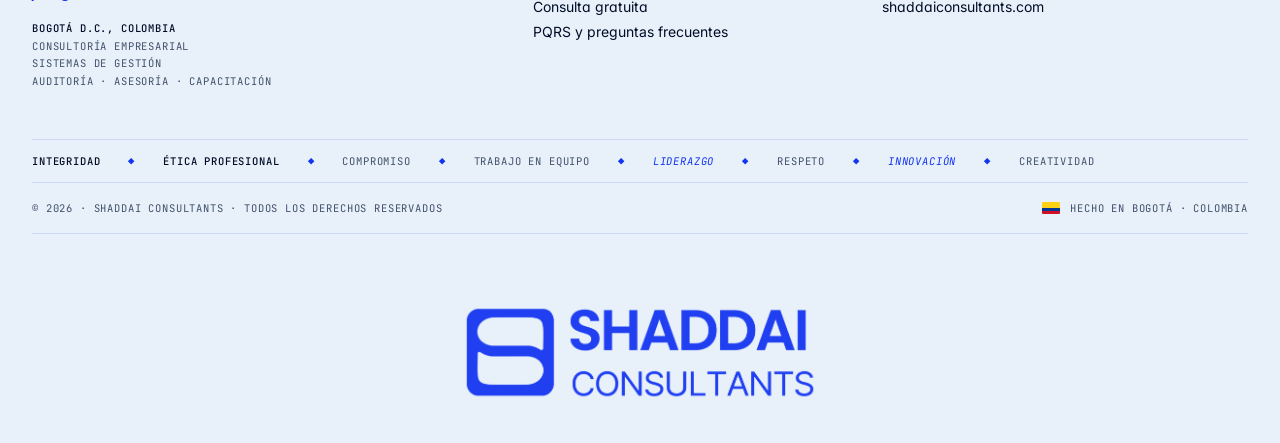
==== commit b04934ba: "Cambia gerencia@ por administrativo@ y arregla la versión móvil - Único correo de contacto: administ" ====
--- a/index.html
+++ b/index.html
@@ -11,7 +11,7 @@
 <link rel="preconnect" href="https://fonts.googleapis.com">
 <link rel="preconnect" href="https://fonts.gstatic.com" crossorigin>
 <link href="https://fonts.googleapis.com/css2?family=Poppins:ital,wght@0,400;0,500;0,600;0,700;1,400;1,500;1,600;1,700&family=Inter:wght@300;400;500;600&family=JetBrains+Mono:wght@400;500&display=swap" rel="stylesheet">
-<link rel="stylesheet" href="./estilos.css?v=5">
+<link rel="stylesheet" href="./estilos.css?v=6">
 <noscript><style>
   .reveal{opacity:1 !important;transform:none !important;filter:none !important}
   h1.head .line{overflow:visible !important}
@@ -28,7 +28,7 @@
 <header class="nav">
   <div class="wrap nav-row">
     <a href="#" aria-label="Shaddai Consultants"><img src="./assets/logo-azul.png" alt="Shaddai Consultants" class="logo"></a>
-    <nav class="nav-links" aria-label="Principal">
+    <nav class="nav-links" id="navPrincipal" aria-label="Principal">
       <a href="#inicio">Inicio</a>
       <div class="nav-item">
         <a href="#servicios">Servicios
@@ -54,6 +54,9 @@
     <a href="tel:+573108601486" class="nav-phone" aria-label="Llamar a Shaddai Consultants">
       <span class="pulse"></span>310 860 1486
     </a>
+    <button type="button" class="nav-toggle" aria-label="Abrir menú" aria-expanded="false" aria-controls="navPrincipal">
+      <span></span><span></span><span></span>
+    </button>
   </div>
 </header>
 
@@ -546,9 +549,8 @@
             <dd>
               <a href="tel:+573108601486"><em>310</em> 860 1486</a>
             </dd>
-            <dt>Correos</dt>
+            <dt>Correo</dt>
             <dd>
-              <a href="mailto:gerencia@shaddaiconsultants.com" style="font-size:16px">gerencia@shaddaiconsultants.com</a><br>
               <a href="mailto:administrativo@shaddaiconsultants.com" style="font-size:16px">administrativo@shaddaiconsultants.com</a>
             </dd>
             <dt>Sitio</dt>
@@ -604,7 +606,6 @@
           <li>Cra 47A № 96-41, piso 4</li>
           <li>Oficina 407 · Bogotá D.C.</li>
           <li><a href="tel:+573108601486">+57 310 860 1486</a></li>
-          <li><a href="mailto:gerencia@shaddaiconsultants.com">gerencia@shaddaiconsultants.com</a></li>
           <li><a href="mailto:administrativo@shaddaiconsultants.com">administrativo@shaddaiconsultants.com</a></li>
           <li><a href="https://www.shaddaiconsultants.com">shaddaiconsultants.com</a></li>
         </ul>
@@ -702,7 +703,7 @@
           <span class="faq-ico" aria-hidden="true"></span>
         </button>
         <div class="faq-a" hidden>
-          <p>Escríbanos a <a href="mailto:administrativo@shaddaiconsultants.com">administrativo@shaddaiconsultants.com</a> o a <a href="mailto:gerencia@shaddaiconsultants.com">gerencia@shaddaiconsultants.com</a> indicando su nombre, la empresa, un teléfono de contacto y el detalle del caso. También puede llamarnos al <a href="tel:+573108601486">310 860 1486</a>. Le responderemos por el mismo canal por el que nos escriba.</p>
+          <p>Escríbanos a <a href="mailto:administrativo@shaddaiconsultants.com">administrativo@shaddaiconsultants.com</a> indicando su nombre, la empresa, un teléfono de contacto y el detalle del caso. También puede llamarnos al <a href="tel:+573108601486">310 860 1486</a>. Le responderemos por el mismo canal por el que nos escriba.</p>
         </div>
       </div>
 
@@ -880,6 +881,20 @@
     }
     upd(); setInterval(upd, 60000);
     var y=document.getElementById('anio'); if(y) y.textContent=new Date().getFullYear();
+  })();
+
+  /* Menú móvil: el botón despliega los enlaces bajo el header */
+  (function(){
+    var hdr=document.querySelector('header.nav'), btn=hdr && hdr.querySelector('.nav-toggle');
+    if(!btn) return;
+    function cerrar(){ hdr.classList.remove('nav-open'); btn.setAttribute('aria-expanded','false'); btn.setAttribute('aria-label','Abrir menú'); }
+    btn.addEventListener('click',function(){
+      var abierto=hdr.classList.toggle('nav-open');
+      btn.setAttribute('aria-expanded',abierto?'true':'false');
+      btn.setAttribute('aria-label',abierto?'Cerrar menú':'Abrir menú');
+    });
+    hdr.querySelectorAll('.nav-links a').forEach(function(a){ a.addEventListener('click',cerrar); });
+    document.addEventListener('keydown',function(e){ if(e.key==='Escape') cerrar(); });
   })();
 
   /* Reveal al hacer scroll */
@@ -1296,7 +1311,7 @@
         'Ciudad y número de sedes: ',
         'Teléfono de contacto: '
       ].join('\n');
-      window.location.href = 'mailto:gerencia@shaddaiconsultants.com'
+      window.location.href = 'mailto:administrativo@shaddaiconsultants.com'
         + '?subject=' + encodeURIComponent('Cotización batería de riesgo psicosocial — ' + n + ' baterías')
         + '&body=' + encodeURIComponent(cuerpo);
      });
@@ -1360,8 +1375,7 @@
         ''
       ].join('\n');
       window.location.href = 'mailto:administrativo@shaddaiconsultants.com'
-        + '?cc=' + encodeURIComponent('gerencia@shaddaiconsultants.com')
-        + '&subject=' + encodeURIComponent('PQRS — Shaddai Consultants')
+        + '?subject=' + encodeURIComponent('PQRS — Shaddai Consultants')
         + '&body=' + encodeURIComponent(cuerpo);
      });
     });
--- a/estilos.css
+++ b/estilos.css
@@ -67,18 +67,45 @@
   .cta-pill .dot{width:7px;height:7px;border-radius:50%;background:var(--polvo);box-shadow:0 0 0 0 var(--polvo);animation:pulse-polvo 1.8s infinite}
 
   .nav-phone{display:none}
+  .nav-toggle{display:none}
   @media(max-width:900px){
-    .nav-links a:not(.cta-pill){display:none}
-    .nav-links .cta-pill{display:none}
-    /* El contenedor del desplegable seguía ocupando sitio: su tarjeta de 296px
-       sobresalía del viewport y provocaba scroll horizontal en todo el sitio */
-    .nav-links .nav-item{display:none}
+    /* Móvil: los enlaces viven en un panel que abre el botón de menú */
+    .nav-links{
+      display:none;position:absolute;top:100%;left:0;right:0;
+      flex-direction:column;align-items:stretch;gap:0;
+      background:var(--paper);border-bottom:1px solid var(--rule-strong);
+      padding:6px 20px 20px;box-shadow:0 18px 30px -18px rgba(5,15,40,.35);
+    }
+    header.nav.nav-open .nav-links{display:flex}
+    .nav-links a{font-size:16px;color:var(--ink);padding:14px 0;border-bottom:1px solid var(--rule)}
+    /* La tarjeta del desplegable (296px) no cabe aquí; la cotización sigue en Servicios */
+    .nav-links .nav-item{display:block}
+    .nav-links .nav-item > a{display:flex}
+    .nav-links .nav-item .caret,.nav-links .nav-drop{display:none}
+    .nav-links .cta-pill{margin-top:18px;justify-content:center;padding:14px 22px;font-size:15px;border-bottom:none}
+    .nav-row{gap:10px}
+    .nav-phone{margin-left:auto}
+    .nav-toggle{
+      display:inline-flex;flex-direction:column;justify-content:center;gap:4px;
+      width:42px;height:42px;padding:0 11px;border:1px solid var(--rule-strong);border-radius:50%;
+      background:transparent;cursor:pointer;flex:0 0 42px;
+    }
+    .nav-toggle span{display:block;height:1.6px;background:var(--ink);border-radius:2px;transition:transform .2s ease,opacity .2s ease}
+    header.nav.nav-open .nav-toggle span:nth-child(1){transform:translateY(5.6px) rotate(45deg)}
+    header.nav.nav-open .nav-toggle span:nth-child(2){opacity:0}
+    header.nav.nav-open .nav-toggle span:nth-child(3){transform:translateY(-5.6px) rotate(-45deg)}
     .nav-phone{
       display:inline-flex;align-items:center;gap:8px;
       font-family:"JetBrains Mono",monospace;font-size:11.5px;letter-spacing:.06em;
       color:var(--ink);padding:9px 13px;border:1px solid var(--rule-strong);border-radius:999px;
     }
     .nav-phone .pulse{width:7px;height:7px;border-radius:50%;background:var(--indigo);box-shadow:0 0 0 0 var(--indigo);animation:pulse 1.8s infinite}
+  }
+  @media(max-width:400px){
+    /* A 320px la píldora partía el número en dos líneas y desbordaba la página;
+       la barra fija de abajo ya tiene el botón de llamar */
+    .nav-phone{display:none}
+    .nav-toggle{margin-left:auto}
   }
 
   @keyframes pulse{0%{box-shadow:0 0 0 0 rgba(19,52,241,.5)}70%{box-shadow:0 0 0 9px rgba(19,52,241,0)}100%{box-shadow:0 0 0 0 rgba(19,52,241,0)}}
@@ -567,7 +594,8 @@
   .co-pin:hover .co-halo,.co-pin.active .co-halo{opacity:.32}
 
   /* ——— Nosotros: equipo e identidad ——— */
-  .quotes{display:grid;grid-template-columns:1fr;gap:72px}
+  /* minmax(0,1fr): con 1fr la columna crecía al ancho del correo y desbordaba a 320px */
+  .quotes{display:grid;grid-template-columns:minmax(0,1fr);gap:72px}
 
   .team-kicker{
     padding-bottom:16px;margin-bottom:32px;border-bottom:1px solid var(--ink);
@@ -651,6 +679,7 @@
 
   /* Contáctanos, ya dentro de Sobre nosotros */
   .about-contact{border-top:1px solid var(--ink);padding-top:40px}
+  .about-contact a[href^="mailto:"]{overflow-wrap:anywhere}
   .about-contact .contact-info h3{font-size:clamp(24px,2.6vw,32px)}
 
   /* ——— Contacto ——— */
@@ -735,12 +764,13 @@
 
   /* ——— Consulta gratuita ——— */
   .consulta-grid{display:grid;grid-template-columns:.85fr 1.15fr;gap:56px;align-items:start}
-  @media(max-width:880px){.consulta-grid{grid-template-columns:1fr;gap:38px}}
+  @media(max-width:880px){.consulta-grid{grid-template-columns:minmax(0,1fr);gap:38px}}
 
   /* ——— Footer ——— */
   footer{padding:64px 0 0;border-top:1px solid var(--rule-strong);background:var(--paper)}
   .colofon{display:grid;grid-template-columns:1.5fr 1fr 1.2fr;gap:44px;padding-bottom:48px}
   @media(max-width:880px){.colofon{grid-template-columns:1fr 1fr;gap:28px}}
+  @media(max-width:560px){.colofon{grid-template-columns:1fr;gap:36px}}
   .colofon h5{
     font-family:"JetBrains Mono",monospace;font-size:10.5px;letter-spacing:.12em;text-transform:uppercase;color:var(--ink-soft);
     padding-bottom:14px;margin-bottom:16px;border-bottom:1px solid var(--rule);
@@ -836,19 +866,21 @@
   /* ═══════ MOBILE ═══════ */
   @media(max-width:780px){
     section{padding:64px 0}
-    section#servicios{padding:72px 0 80px;margin-top:-72px;padding-top:calc(72px + 72px);
+    /* Festón más bajo y hero con aire debajo: el borde de 72px sobre un hero de
+       26px de fondo tapaba la última fila de la banda de cifras */
+    section#servicios{padding:72px 0 80px;margin-top:-40px;padding-top:calc(72px + 40px);
       -webkit-mask:
-        radial-gradient(ellipse 50% 100% at 50% 0,transparent 99%,#000 100%) 0 0/20% 72px repeat-x,
-        linear-gradient(#000 0%,#000 100%) 0 72px/100% calc(100% - 72px) no-repeat;
+        radial-gradient(ellipse 50% 100% at 50% 0,transparent 99%,#000 100%) 0 0/20% 40px repeat-x,
+        linear-gradient(#000 0%,#000 100%) 0 40px/100% calc(100% - 40px) no-repeat;
       mask:
-        radial-gradient(ellipse 50% 100% at 50% 0,transparent 99%,#000 100%) 0 0/20% 72px repeat-x,
-        linear-gradient(#000 0%,#000 100%) 0 72px/100% calc(100% - 72px) no-repeat;
+        radial-gradient(ellipse 50% 100% at 50% 0,transparent 99%,#000 100%) 0 0/20% 40px repeat-x,
+        linear-gradient(#000 0%,#000 100%) 0 40px/100% calc(100% - 40px) no-repeat;
     }
     section#proceso{padding:64px 0 72px}
     section#nosotros{padding-top:52px}
     section#red{padding-bottom:56px}
 
-    .hero{padding:36px 0 26px}
+    .hero{padding:36px 0 72px}
     .eyebrow{margin-bottom:18px}
     .hero-lead{font-size:18px;margin-bottom:16px}
     .hero-copy p{font-size:15.5px}
@@ -921,17 +953,17 @@
 
   @media(max-width:480px){
     section{padding:52px 0}
-    section#servicios{padding:60px 0 68px;padding-top:calc(60px + 64px);margin-top:-64px;
+    section#servicios{padding:60px 0 68px;padding-top:calc(60px + 36px);margin-top:-36px;
       -webkit-mask:
-        radial-gradient(ellipse 50% 100% at 50% 0,transparent 99%,#000 100%) 0 0/20% 64px repeat-x,
-        linear-gradient(#000 0%,#000 100%) 0 64px/100% calc(100% - 64px) no-repeat;
+        radial-gradient(ellipse 50% 100% at 50% 0,transparent 99%,#000 100%) 0 0/20% 36px repeat-x,
+        linear-gradient(#000 0%,#000 100%) 0 36px/100% calc(100% - 36px) no-repeat;
       mask:
-        radial-gradient(ellipse 50% 100% at 50% 0,transparent 99%,#000 100%) 0 0/20% 64px repeat-x,
-        linear-gradient(#000 0%,#000 100%) 0 64px/100% calc(100% - 64px) no-repeat;
+        radial-gradient(ellipse 50% 100% at 50% 0,transparent 99%,#000 100%) 0 0/20% 36px repeat-x,
+        linear-gradient(#000 0%,#000 100%) 0 36px/100% calc(100% - 36px) no-repeat;
     }
     section#proceso{padding:52px 0 60px}
     section#red{padding-bottom:40px}
-    .hero{padding:26px 0 18px}
+    .hero{padding:26px 0 64px}
     .hero-lead{font-size:17.5px}
     .sec-head{margin-bottom:22px}
     .svc h3{font-size:25px}
